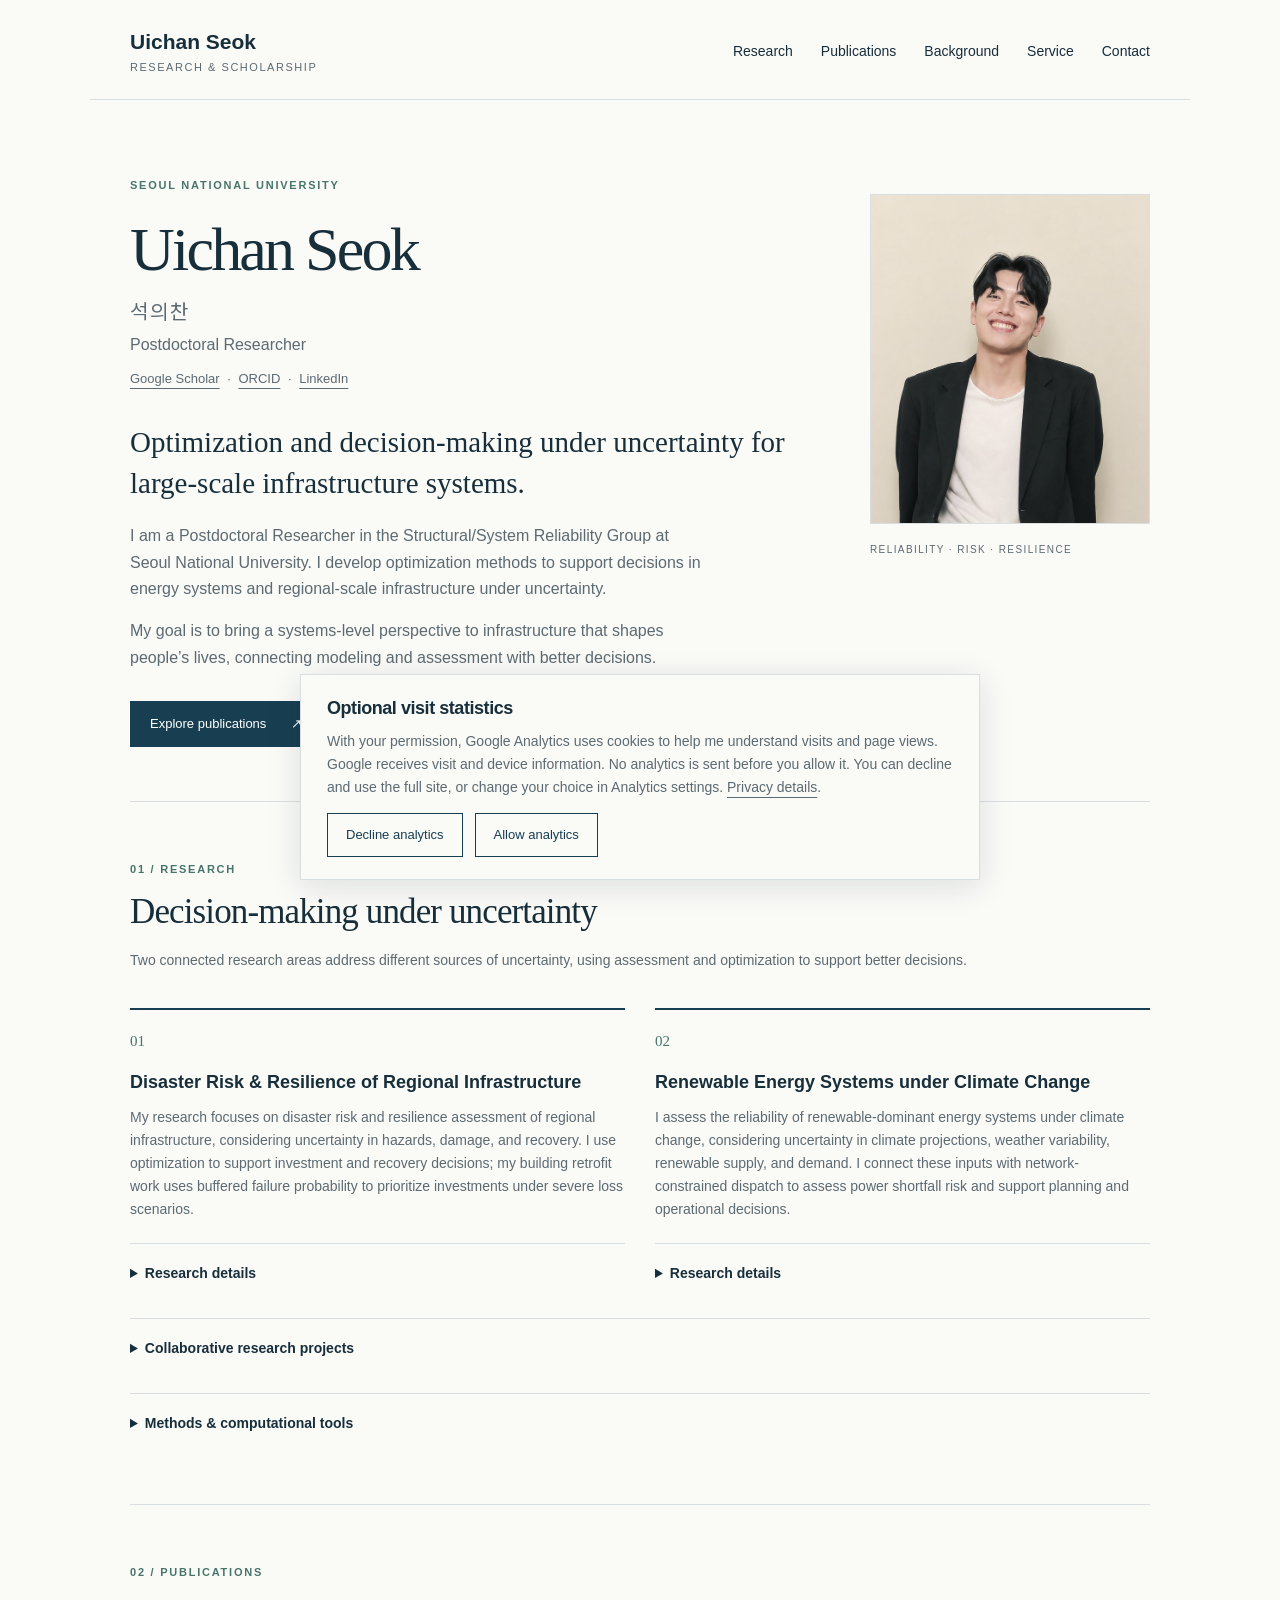
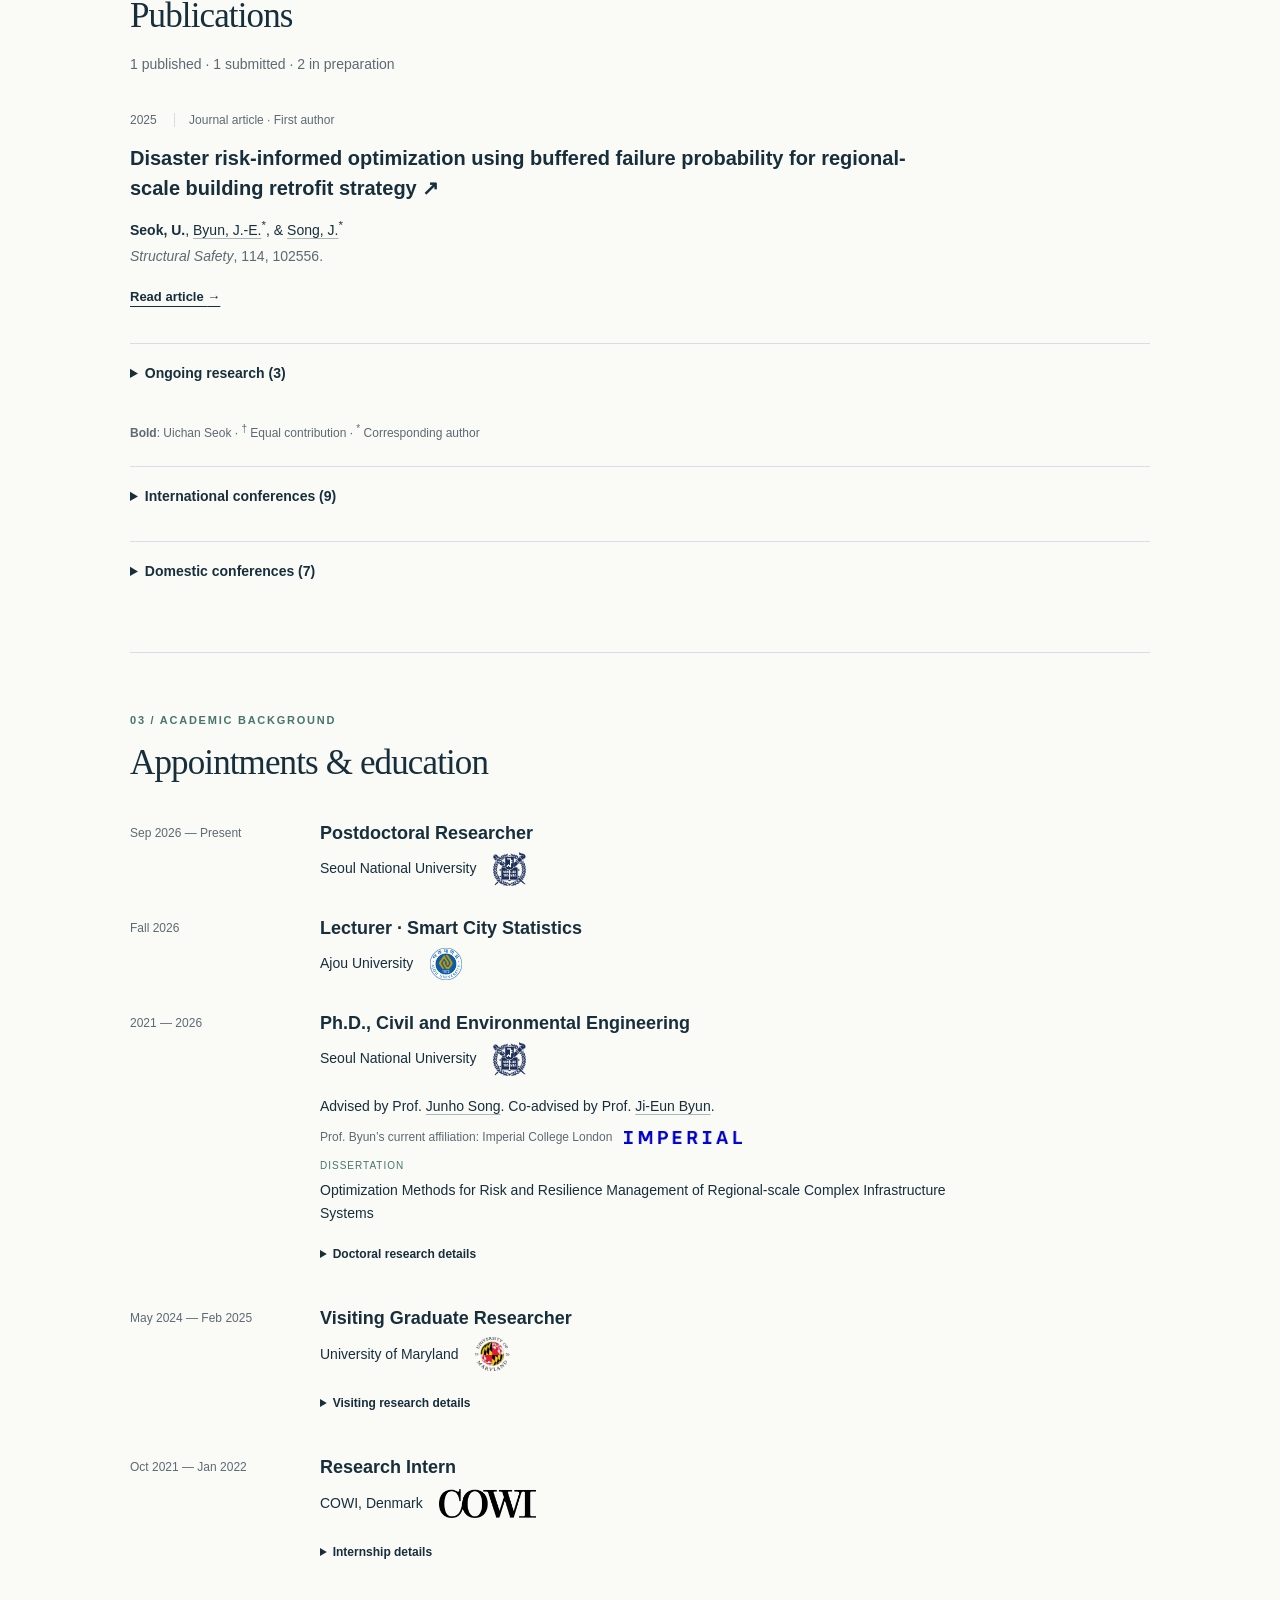
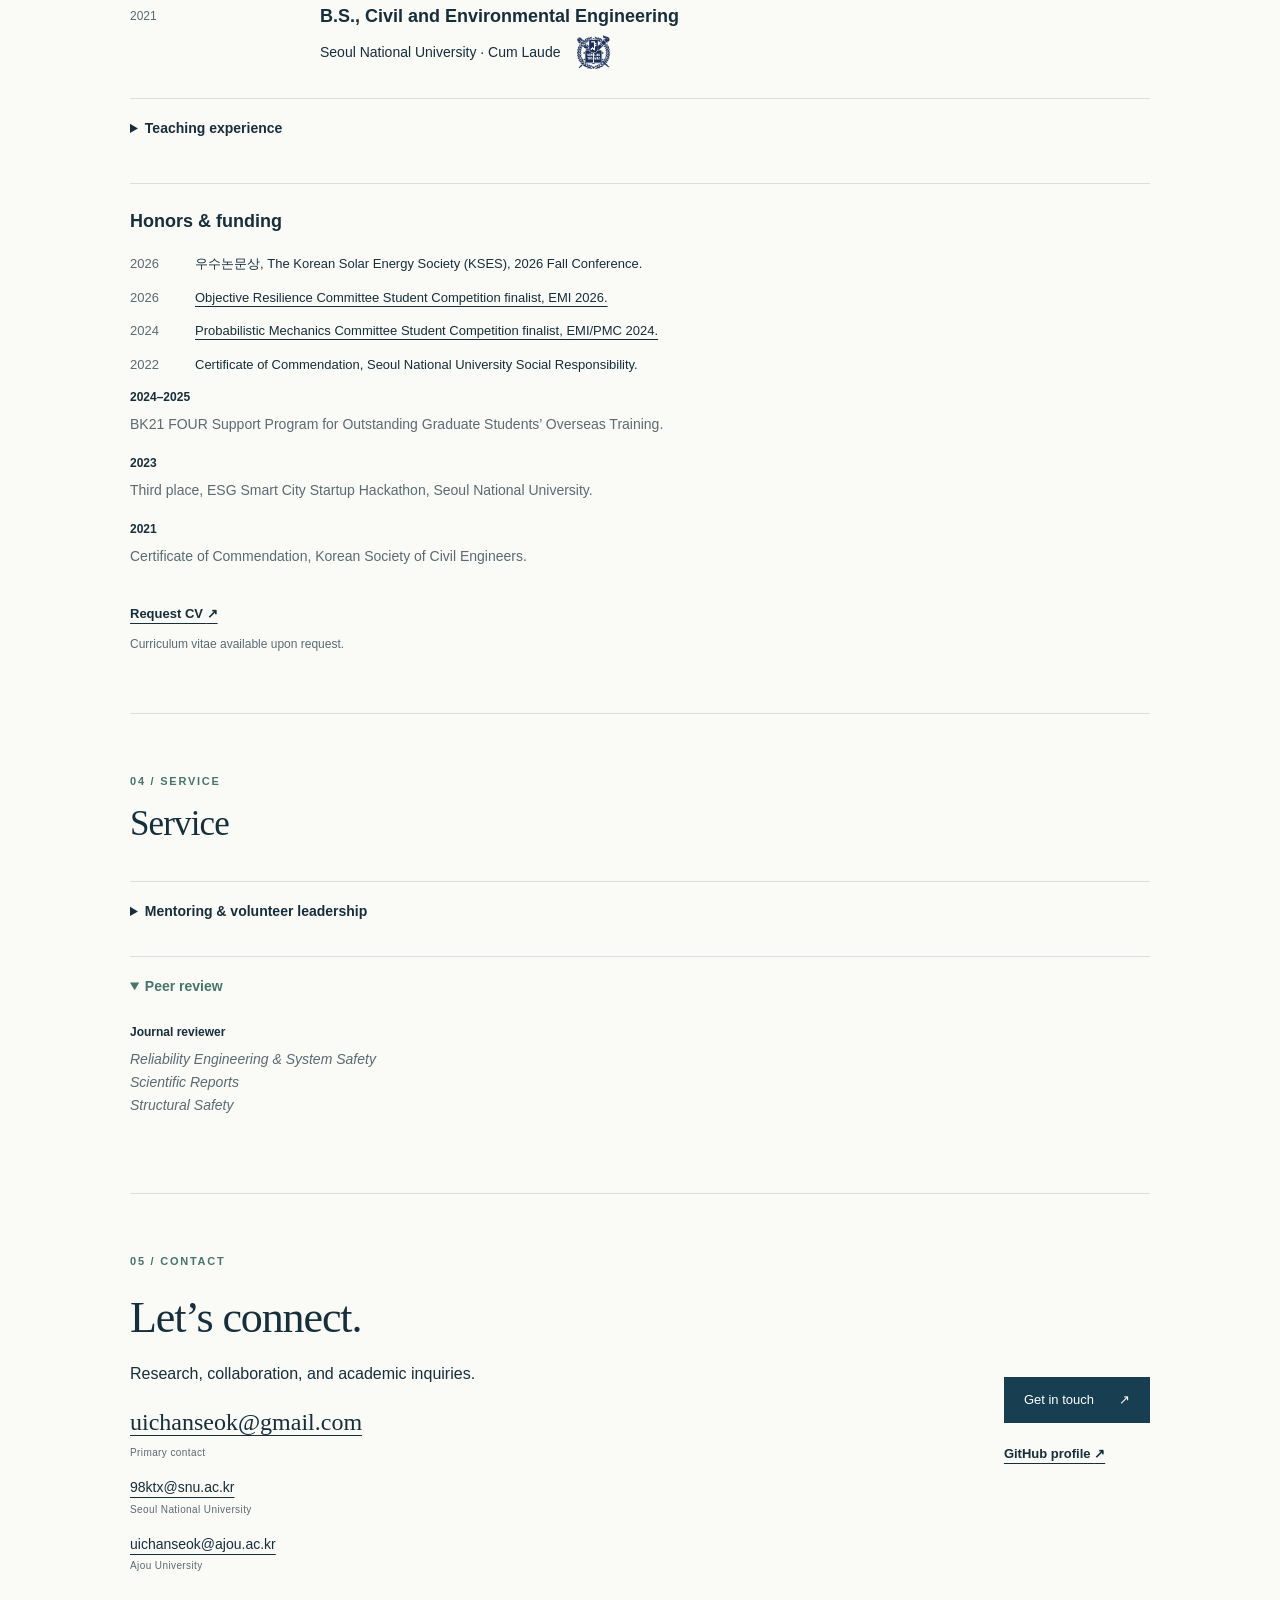
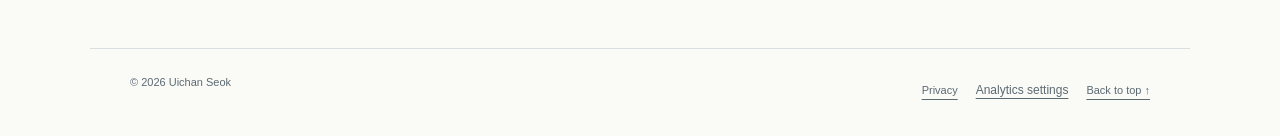
==== index.html @ c1a461fc "Show all honors and simplify recent conference locations" ====
<!doctype html>
<html lang="en">
<head>
  <meta charset="utf-8">
  <meta name="viewport" content="width=device-width, initial-scale=1">
  <meta name="description" content="Uichan Seok — research in structural reliability, disaster risk, and energy systems.">
  <meta name="theme-color" content="#183e52">
  <title>Uichan Seok | Postdoctoral Researcher</title>
  <link rel="preload" href="assets/fonts/PretendardVariable.woff2" as="font" type="font/woff2" crossorigin>
  <link rel="stylesheet" href="assets/style.css?v=20261007">
  <link rel="stylesheet" href="assets/privacy.css">
  <script defer src="assets/analytics.js"></script>
</head>
<body>
<a class="skip" href="#main">Skip to content</a>
<header class="header"><a class="brand" href="#about">Uichan Seok<span>Research &amp; scholarship</span></a><nav aria-label="Main navigation"><a href="#research">Research</a><a href="#publications">Publications</a><a href="#cv">Background</a><a href="#service">Service</a><a href="#contact">Contact</a></nav></header>
<main id="main">
<section id="about" class="hero">
  <div><p class="eyebrow">Seoul National University</p><h1>Uichan Seok<span lang="ko">석의찬</span></h1><p class="role">Postdoctoral Researcher</p><p class="profile-links" aria-label="Professional profiles"><a href="https://scholar.google.co.kr/citations?user=_xDyJpkAAAAJ&amp;hl=ko">Google Scholar</a><span aria-hidden="true"> · </span><a href="https://orcid.org/0009-0008-8930-8509">ORCID</a><span aria-hidden="true"> · </span><a href="https://www.linkedin.com/in/uichan-seok/">LinkedIn</a></p><p class="intro">Optimization and decision-making under uncertainty for large-scale infrastructure systems.</p><p class="bio">I am a Postdoctoral Researcher in the Structural/System Reliability Group at Seoul National University. I develop optimization methods to support decisions in energy systems and regional-scale infrastructure under uncertainty.</p><p class="bio vision">My goal is to bring a systems-level perspective to infrastructure that shapes people’s lives, connecting modeling and assessment with better decisions.</p><div class="actions"><a class="button" href="#publications">Explore publications <span aria-hidden="true">↗</span></a><a class="text-link" href="#cv">Academic background <span aria-hidden="true">→</span></a></div></div>
  <figure class="portrait"><div class="portrait-frame"><img src="assets/portrait.jpg?v=20261007" alt="Portrait of Uichan Seok" width="840" height="1120"></div><figcaption>Reliability · Risk · Resilience</figcaption></figure>
</section>
<section id="research" class="section"><div class="section-heading"><p class="eyebrow">01 / Research</p><h2>Decision-making under uncertainty</h2><p class="section-intro">Two connected research areas address different sources of uncertainty, using assessment and optimization to support better decisions.</p></div><div class="research-grid"><article><span class="number">01</span><h3>Disaster Risk &amp; Resilience of Regional Infrastructure</h3><p>My research focuses on disaster risk and resilience assessment of regional infrastructure, considering uncertainty in hazards, damage, and recovery. I use optimization to support investment and recovery decisions; my building retrofit work uses buffered failure probability to prioritize investments under severe loss scenarios.</p><details class="disclosure"><summary>Research details</summary><p>I formulated a mixed-integer regional retrofit model and led its numerical analysis and first-author manuscript preparation, linking probabilistic risk assessment to resilience-oriented decisions.</p></details></article><article><span class="number">02</span><h3>Renewable Energy Systems under Climate Change</h3><p>I assess the reliability of renewable-dominant energy systems under climate change, considering uncertainty in climate projections, weather variability, renewable supply, and demand. I connect these inputs with network-constrained dispatch to assess power shortfall risk and support planning and operational decisions.</p><details class="disclosure"><summary>Research details</summary><p>Climate-to-grid assessment integrates network-constrained DC-OPF for a reduced Great Britain transmission network, measuring daily shortfall probability and severity. Exploratory grid-planning research considers inherited storage conditions and investment decisions.</p></details></article></div><details class="disclosure"><summary>Collaborative research projects</summary><p class="muted">Seoul National University: doctoral research from March 2021, followed by postdoctoral research from September 2026.</p><ul class="detail-list"><li><strong>From 2026</strong>Translational Technologies for AI-driven Risk Intelligence of Infrastructures.</li><li><strong>From 2026</strong>Identification of PSHA Overestimation Mechanisms in South Korea and Development of Hierarchical Bayesian Ground Motion Simulation Models.</li><li><strong>From 2025</strong>GIS-based platform Utilized for seismic Resilience of Urban communities (GURU).</li><li><strong>From 2023</strong>Multi-purpose coastal floating infrastructure technology.</li><li><strong>From 2021</strong>Core technologies for risk intelligence of infrastructures.</li></ul></details><details class="disclosure"><summary>Methods &amp; computational tools</summary><p>Probabilistic system reliability; uncertainty propagation; Monte Carlo simulation; buffered failure probability and CVaR; mixed-integer optimization; network-constrained DC-OPF; climate-data processing; exploratory deep reinforcement learning.</p><p>Python, MATLAB, PyPSA, CPLEX, and HiGHS.</p></details></section>
<section id="publications" class="section"><div class="section-heading"><p class="eyebrow">02 / Publications</p><h2>Publications</h2><p class="section-intro">1 published · 1 submitted · 2 in preparation</p></div><ol class="publications"><li><div class="pub-meta">2025 <span>Journal article · First author</span></div><h3><a href="https://doi.org/10.1016/j.strusafe.2024.102556">Disaster risk-informed optimization using buffered failure probability for regional-scale building retrofit strategy <span aria-hidden="true">↗</span></a></h3><p><strong>Seok, U.</strong>, <a class="person-link" href="https://jieunbyun.github.io/jieunbyun.html">Byun, J.-E.</a><sup>*</sup>, &amp; <a class="person-link" href="https://systemreliability.wordpress.com/junhosong/">Song, J.</a><sup>*</sup></p><p class="venue"><em>Structural Safety</em>, 114, 102556.</p><a class="text-link" href="https://doi.org/10.1016/j.strusafe.2024.102556">Read article <span aria-hidden="true">→</span></a></li></ol><details class="disclosure ongoing-research"><summary>Ongoing research (3)</summary><ol class="publications"><li class="manuscript"><div class="pub-meta">Submitted <span>Manuscript · First author</span></div><h3>Climate-informed adequacy stress testing of renewable-dominant power systems using daily reliability dispatch across projection ensembles</h3><p><strong>Seok, U.</strong>, <a class="person-link" href="https://hcbloomfield19.github.io/">Bloomfield, H.</a>, <a class="person-link" href="https://jieunbyun.github.io/jieunbyun.html">Byun, J.-E.</a><sup>*</sup>, &amp; <a class="person-link" href="https://systemreliability.wordpress.com/junhosong/">Song, J.</a><sup>*</sup></p></li><li class="manuscript"><div class="pub-meta">In preparation <span>Manuscript · Co-first author</span></div><h3>Confidence ellipses and adaptive sample allocation for reliability–redundancy analysis</h3><p><strong>Seok, U.</strong><sup>†</sup>, <a class="person-link" href="https://systemreliability.wordpress.com/people/">Lim, S.</a><sup>†</sup>, &amp; <a class="person-link" href="https://systemreliability.wordpress.com/junhosong/">Song, J.</a><sup>*</sup></p></li><li class="manuscript"><div class="pub-meta">In preparation <span>Manuscript · First author</span></div><h3>Dynamic operational risk assessment of renewable-dominated power systems under climate uncertainty via diffusion-based spatiotemporal scenario generation</h3><p><strong>Seok, U.</strong>, <a class="person-link" href="https://jieunbyun.github.io/jieunbyun.html">Byun, J.-E.</a><sup>*</sup>, &amp; <a class="person-link" href="https://systemreliability.wordpress.com/junhosong/">Song, J.</a><sup>*</sup></p></li></ol></details><p class="authorship-note"><strong>Bold</strong>: Uichan Seok · <sup>†</sup> Equal contribution · <sup>*</sup> Corresponding author</p><details class="disclosure conference-details"><summary>International conferences (9)</summary><ol class="conference-list"><li>Seok, U., <a class="person-link" href="https://jieunbyun.github.io/jieunbyun.html">Byun, J.-E.</a>, and <a class="person-link" href="https://systemreliability.wordpress.com/junhosong/">Song, J.</a> (2026). Probabilistic stress testing of national-scale power grids under climate change with physically and operationally consistent dispatch. EMI 2026, Boulder, Colorado. Objective Resilience Committee Student Competition finalist.</li><li>Seok, U., <a class="person-link" href="https://jieunbyun.github.io/jieunbyun.html">Byun, J.-E.</a>, and <a class="person-link" href="https://systemreliability.wordpress.com/junhosong/">Song, J.</a> (2025). Assessing power shortfall risks in Great Britain under higher renewables and climate change. CECAR 10, Jeju, South Korea.</li><li>Seok, U., <a class="person-link" href="https://jieunbyun.github.io/jieunbyun.html">Byun, J.-E.</a>, and <a class="person-link" href="https://systemreliability.wordpress.com/junhosong/">Song, J.</a> (2025). Probabilistic weather modelling and system optimization for reliable renewable energy supply: A case study in Great Britain. ICOSSAR 2025, Los Angeles, California.</li><li>Seok, U., Mohammadi, A., <a class="person-link" href="https://eng.umd.edu/clark/faculty/802">Bensi, M.</a>, and <a class="person-link" href="https://systemreliability.wordpress.com/junhosong/">Song, J.</a> (2024). Uncertainty analysis of hurricane prediction models used in risk assessments: The role of surface roughness and impact on social vulnerability. AGU24, Washington, D.C.</li><li>Seok, U., <a class="person-link" href="https://jieunbyun.github.io/jieunbyun.html">Byun, J.-E.</a>, <a class="person-link" href="https://sae.usc.edu/directory/faculty/profile/?fname=Johannes&amp;lname=Royset">Royset, J. O.</a>, and <a class="person-link" href="https://systemreliability.wordpress.com/junhosong/">Song, J.</a> (2024). Risk-informed strategic power network planning for renewable energy transitions with DC-OPF. IFIP WG 7.5, Berkeley, California.</li><li>Seok, U., <a class="person-link" href="https://jieunbyun.github.io/jieunbyun.html">Byun, J.-E.</a>, and <a class="person-link" href="https://systemreliability.wordpress.com/junhosong/">Song, J.</a> (2024). Reliability-based optimization of regional building retrofit subsidy support strategy using buffered failure probability. ECCOMAS Congress, Lisbon, Portugal.</li><li>Seok, U., <a class="person-link" href="https://jieunbyun.github.io/jieunbyun.html">Byun, J.-E.</a>, and <a class="person-link" href="https://systemreliability.wordpress.com/junhosong/">Song, J.</a> (2024). Reliability-based optimization of regional building retrofit strategy using buffered failure probability. EMI/PMC 2024, Chicago, Illinois. Probabilistic Mechanics Committee Student Competition finalist.</li><li>Seok, U., <a class="person-link" href="https://dongkyu-lee.info/">Lee, D.</a>, and <a class="person-link" href="https://systemreliability.wordpress.com/junhosong/">Song, J.</a> (2024). Hierarchical matrix-based system reliability method for large-scale systems. SIAM Conference on Uncertainty Quantification, Trieste, Italy.</li><li>Seok, U., <a class="person-link" href="https://jieunbyun.github.io/jieunbyun.html">Byun, J.-E.</a>, and <a class="person-link" href="https://systemreliability.wordpress.com/junhosong/">Song, J.</a> (2023). Comparing conventional and buffered failure probability from the perspective of risk-based decision-making. ICASP14, Dublin, Ireland.</li></ol></details><details class="disclosure conference-details"><summary>Domestic conferences (7)</summary><ol class="conference-list"><li>Seok, U., Park, J., Jeong, J., and <a class="person-link" href="https://systemreliability.wordpress.com/junhosong/">Song, J.</a> (2026). Development of System-Reliability-based Disaster Resilience Assessment Framework for Urban Communities. KSCE 2026 Convention, Jeongseon, South Korea.</li><li>Seok, U., <a class="person-link" href="https://jieunbyun.github.io/jieunbyun.html">Byun, J.-E.</a>, and <a class="person-link" href="https://systemreliability.wordpress.com/junhosong/">Song, J.</a> (2026). Climate-informed Adequacy Stress Testing of Renewable-dominant Power Systems using Daily Reliability Dispatch across Projection Ensembles. 2026 Fall Conference, The Korean Solar Energy Society (KSES), Boryeong, South Korea.</li><li>Seok, U., <a class="person-link" href="https://jieunbyun.github.io/jieunbyun.html">Byun, J.-E.</a>, and <a class="person-link" href="https://systemreliability.wordpress.com/junhosong/">Song, J.</a> (2025). Disaster risk-informed optimization for regional-scale building retrofit strategy using buffered failure probability. KSCE 2025 Convention, Cheongju.</li><li>Seok, U., <a class="person-link" href="https://jieunbyun.github.io/jieunbyun.html">Byun, J.-E.</a>, and <a class="person-link" href="https://systemreliability.wordpress.com/junhosong/">Song, J.</a> (2024). Reliability-based optimization of regional building seismic retrofit strategy using buffered failure probability. Earthquake Engineering Society of Korea, Gyeongju.</li><li>Seok, U., <a class="person-link" href="https://dongkyu-lee.info/">Lee, D.</a>, and <a class="person-link" href="https://systemreliability.wordpress.com/junhosong/">Song, J.</a> (2023). Hierarchical matrix-based system reliability method for large-scale complex systems. KSCE 2023 Convention, Yeosu.</li><li>Seok, U., <a class="person-link" href="https://jieunbyun.github.io/jieunbyun.html">Byun, J.-E.</a>, and <a class="person-link" href="https://systemreliability.wordpress.com/junhosong/">Song, J.</a> (2022). Reliability-based optimization of complex systems using Bayesian network. KSCE 2022 Convention, Busan.</li><li>Seok, U., and <a class="person-link" href="https://systemreliability.wordpress.com/junhosong/">Song, J.</a> (2022). Fragility curve of power transmission tower using artificial seismic waves in Korea and application to reliability analysis of power systems. CSEIK Annual Conference, Jeju.</li></ol></details></section>
<section id="cv" class="section"><div class="section-heading"><p class="eyebrow">03 / Academic background</p><h2>Appointments &amp; education</h2></div><div class="timeline"><article><p class="date">Sep 2026 — Present</p><div><h3>Postdoctoral Researcher</h3><p class="institution"><span>Seoul National University</span><a class="institution-logo snu" href="https://www.snu.ac.kr/" aria-label="Seoul National University official website"><img src="assets/logos/snu.png" alt="" loading="lazy"></a></p></div></article><article><p class="date">Fall 2026</p><div><h3>Lecturer · Smart City Statistics</h3><p class="institution"><span>Ajou University</span><a class="institution-logo ajou" href="https://www.ajou.ac.kr/" aria-label="Ajou University official website"><img src="assets/logos/ajou.png" alt="" loading="lazy"></a></p></div></article><article><p class="date">2021 — 2026</p><div><h3>Ph.D., Civil and Environmental Engineering</h3><p class="institution"><span>Seoul National University</span><a class="institution-logo snu" href="https://www.snu.ac.kr/" aria-label="Seoul National University official website"><img src="assets/logos/snu.png" alt="" loading="lazy"></a></p><div class="doctoral-context"><p>Advised by Prof. <a class="person-link" href="https://systemreliability.wordpress.com/junhosong/">Junho Song</a>. Co-advised by Prof. <a class="person-link" href="https://jieunbyun.github.io/jieunbyun.html">Ji-Eun Byun</a>.</p><p class="byun-affiliation"><span>Prof. Byun’s current affiliation: Imperial College London</span><a class="imperial-logo" href="https://www.imperial.ac.uk/" aria-label="Imperial College London official website"><img src="assets/logos/imperial.png" alt="" loading="lazy"></a></p><p class="dissertation"><span>Dissertation</span>Optimization Methods for Risk and Resilience Management of Regional-scale Complex Infrastructure Systems</p></div><details class="disclosure compact"><summary>Doctoral research details</summary><p>Specialization: Structural and System Reliability Engineering.</p></details></div></article><article><p class="date">May 2024 — Feb 2025</p><div><h3>Visiting Graduate Researcher</h3><p class="institution"><span>University of Maryland</span><a class="institution-logo umd" href="https://umd.edu/" aria-label="University of Maryland official website"><img src="assets/logos/umd.png" alt="" loading="lazy"></a></p><details class="disclosure compact"><summary>Visiting research details</summary><p>Advisor: Prof. <a class="person-link" href="https://eng.umd.edu/clark/faculty/802">Michelle T. Bensi</a>.</p><p>BK21 FOUR overseas training support.</p></details></div></article><article><p class="date">Oct 2021 — Jan 2022</p><div><h3>Research Intern</h3><p class="institution"><span>COWI, Denmark</span><a class="institution-logo cowi" href="https://www.cowi.com/" aria-label="COWI, Denmark official website"><img src="assets/logos/cowi.png" alt="" loading="lazy"></a></p><details class="disclosure compact"><summary>Internship details</summary><p class="mentor-affiliation"><span>Mentor: Prof. <a class="person-link" href="https://www.liberty.edu/engineering/faculty/hyun-joong-kim/">Hyunjoong Kim</a> (currently at Liberty University).</span><a class="liberty-logo" href="https://www.liberty.edu/" aria-label="Liberty University official website"><img src="assets/logos/liberty.svg" alt="Liberty University" width="85" height="73" loading="lazy"></a></p><p>Online research internship (WTP), supported by the Ministry of Trade, Industry and Energy, Korea.</p></details></div></article><article><p class="date">2021</p><div><h3>B.S., Civil and Environmental Engineering</h3><p class="institution"><span>Seoul National University · Cum Laude</span><a class="institution-logo snu" href="https://www.snu.ac.kr/" aria-label="Seoul National University official website"><img src="assets/logos/snu.png" alt="" loading="lazy"></a></p></div></article></div><details class="disclosure"><summary>Teaching experience</summary><ul class="detail-list"><li><strong>Fall 2026 · Lecturer</strong>Smart City Statistics, Ajou University.</li><li><strong>December 2023 &amp; December 2022 · Teaching Assistant</strong>Statistical Analysis Techniques using R short courses, Seoul National University.</li><li><strong>Spring 2022 · Teaching Assistant</strong>Digital Design in Civil and Environmental Engineering, Seoul National University.</li><li><strong>Spring 2021 · Teaching Assistant</strong>Digital Computer Concept and Practice, Seoul National University.</li></ul></details><div class="honors"><h3>Honors &amp; funding</h3><ul><li><span>2026</span>우수논문상, The Korean Solar Energy Society (KSES), 2026 Fall Conference.</li><li><span>2026</span><span class="finalist-text">Objective Resilience Committee Student Competition finalist, EMI 2026.</span></li><li><span>2024</span><span class="finalist-text">Probabilistic Mechanics Committee Student Competition finalist, EMI/PMC 2024.</span></li><li><span>2022</span>Certificate of Commendation, Seoul National University Social Responsibility.</li></ul><ul class="detail-list"><li><strong>2024–2025</strong>BK21 FOUR Support Program for Outstanding Graduate Students’ Overseas Training.</li><li><strong>2023</strong>Third place, ESG Smart City Startup Hackathon, Seoul National University.</li><li><strong>2021</strong>Certificate of Commendation, Korean Society of Civil Engineers.</li></ul></div><div class="cv-request"><a class="text-link" href="mailto:uichanseok@gmail.com?subject=CV%20Request">Request CV <span aria-hidden="true">↗</span></a><p class="muted">Curriculum vitae available upon request.</p></div></section>
<section id="service" class="section service"><div class="section-heading"><p class="eyebrow">04 / Service</p><h2>Service</h2></div><details class="disclosure"><summary>Mentoring &amp; volunteer leadership</summary><div class="service-summary"><div><h3>Shanum Leaders Club · Gold Level</h3><p class="muted">Seoul National University Social Responsibility</p></div><a class="text-link" href="https://snusr.snu.ac.kr/network/leaders-club/gold">Official service profile <span aria-hidden="true">↗</span></a></div><ul class="detail-list"><li><strong>Winter 2021</strong>Activity team leader, Digital SNU online volunteering in Vietnam.</li><li><strong>Winter 2019</strong>Activity team leader, visiting mentoring in Ulsan.</li><li><strong>2020 &amp; 2021</strong>SNU Mentoring.</li></ul><p class="muted">2022 Certificate of Commendation, Seoul National University Social Responsibility.</p></details><details class="disclosure" open><summary>Peer review</summary><ul class="detail-list"><li><strong>Journal reviewer</strong><em>Reliability Engineering &amp; System Safety</em><br><em>Scientific Reports</em><br><em>Structural Safety</em></li></ul></details></section>
<section id="contact" class="section contact"><div><p class="eyebrow">05 / Contact</p><h2>Let’s connect.</h2><p>Research, collaboration, and academic inquiries.</p><div class="contact-emails"><a class="email" href="mailto:uichanseok@gmail.com">uichanseok@gmail.com</a><span class="contact-label">Primary contact</span><a href="mailto:98ktx@snu.ac.kr">98ktx@snu.ac.kr</a><span class="contact-label">Seoul National University</span><a href="mailto:uichanseok@ajou.ac.kr">uichanseok@ajou.ac.kr</a><span class="contact-label">Ajou University</span></div></div><div class="contact-actions"><a class="button" href="mailto:uichanseok@gmail.com">Get in touch <span aria-hidden="true">↗</span></a><a class="text-link" href="https://github.com/Uichan-Seok">GitHub profile <span aria-hidden="true">↗</span></a></div></section>
</main><footer><p>© 2026 Uichan Seok</p><div class="privacy-controls"><a href="privacy.html">Privacy</a><button id="analytics-settings" type="button">Analytics settings</button><a href="#about">Back to top ↑</a></div></footer>

<section id="analytics-consent" class="analytics-consent" aria-labelledby="analytics-consent-title" hidden>
  <h2 id="analytics-consent-title">Optional visit statistics</h2>
  <p>With your permission, Google Analytics uses cookies to help me understand visits and page views. Google receives visit and device information. No analytics is sent before you allow it. You can decline and use the full site, or change your choice in Analytics settings. <a href="privacy.html">Privacy details</a>.</p>
  <div class="consent-actions"><button id="analytics-decline" type="button">Decline analytics</button><button id="analytics-accept" type="button">Allow analytics</button></div>
</section>
<p id="analytics-status" class="visually-hidden" role="status"></p>
</body>
</html>
---- assets/style.css ----
:root{--ink:#172e3b;--blue:#183e52;--muted:#5c6a72;--line:#d9dfe1;--paper:#fafaf7;--accent:#48756b}*{box-sizing:border-box}html{scroll-behavior:smooth;scroll-padding-top:30px}body{margin:0;background:var(--paper);color:var(--ink);font-family:Arial,Helvetica,sans-serif;font-size:16px;line-height:1.65}a{color:inherit;text-decoration-thickness:1px;text-underline-offset:5px}a:hover{color:var(--accent)}a:focus-visible{outline:3px solid var(--accent);outline-offset:6px}.header,main,footer{max-width:1100px;margin:auto;padding-left:40px;padding-right:40px}.header{display:flex;justify-content:space-between;align-items:center;padding-top:28px;padding-bottom:24px;border-bottom:1px solid var(--line)}.brand{font-size:21px;font-weight:700;text-decoration:none;line-height:1.3}.brand span{display:block;font-size:11px;letter-spacing:.14em;text-transform:uppercase;color:var(--muted);font-weight:400;margin-top:5px}nav{display:flex;gap:28px}nav a{font-size:14px;text-decoration:none}h1,h2,h3,p{margin-top:0}h1,h2,.intro{font-family:Georgia,'Times New Roman',serif;font-weight:400}h1{font-size:62px;letter-spacing:-.045em;line-height:1.15;margin-bottom:8px}h1 span{display:block;font-family:Arial,sans-serif;font-size:21px;letter-spacing:.1em;margin-top:15px;color:var(--muted)}h2{font-size:35px;letter-spacing:-.025em;line-height:1.25;margin-bottom:0}h3{font-size:18px;line-height:1.5;font-weight:600}.eyebrow{font-size:11px;font-weight:700;letter-spacing:.16em;text-transform:uppercase;color:var(--accent);margin-bottom:20px}.hero{padding:76px 0 82px;display:grid;grid-template-columns:1fr 280px;gap:82px;align-items:center}.role{font-size:16px;color:var(--muted);margin-bottom:32px}.intro{font-size:29px;line-height:1.4;margin-bottom:20px}.bio{color:var(--muted);max-width:580px;font-size:16px}.portrait{margin:0;align-self:start;margin-top:18px}.portrait img{width:100%;height:330px;object-fit:cover;object-position:center 30%;display:block;border:1px solid var(--line);background:#fff}.portrait figcaption{font-size:10px;letter-spacing:.14em;text-transform:uppercase;margin-top:18px;color:var(--muted)}.actions{display:flex;align-items:center;gap:25px;margin-top:30px}.button{display:inline-flex;gap:25px;align-items:center;background:var(--blue);color:white;padding:12px 20px;font-size:13px;text-decoration:none}.button:hover{background:var(--accent);color:#fff}.text-link{font-size:13px;font-weight:600}.section{padding:58px 0;border-top:1px solid var(--line)}.section-heading{margin-bottom:35px}.section-heading .eyebrow{margin-bottom:12px}.research-grid{display:grid;grid-template-columns:repeat(3,1fr);gap:30px}.research-grid article{border-top:2px solid var(--blue);padding-top:18px}.number{font-family:Georgia,serif;color:var(--accent);font-size:15px}.research-grid h3{margin:15px 0 10px}.research-grid p{font-size:14px;color:var(--muted)}.status{display:inline-block;font-size:10px;letter-spacing:.1em;text-transform:uppercase;color:var(--accent)}.publications{padding:0;list-style:none;margin:0}.publications li{padding:0 0 12px}.pub-meta{font-size:12px;color:var(--muted);margin-bottom:12px}.pub-meta span{border-left:1px solid var(--line);padding-left:14px;margin-left:14px}.publications h3{max-width:820px;font-size:20px;margin-bottom:12px}.publications h3 a{text-decoration:none}.publications p{font-size:14px;margin-bottom:3px}.venue{color:var(--muted)}.publications .text-link{display:inline-block;margin-top:15px}.timeline article{display:grid;grid-template-columns:190px 1fr;margin-bottom:26px}.timeline h3{margin-bottom:2px}.timeline p{margin-bottom:0;font-size:14px}.timeline .date{color:var(--muted);padding-top:4px;font-size:12px}.muted{color:var(--muted)}.contact{display:flex;align-items:center;justify-content:space-between}.contact h2{font-size:44px;margin-bottom:16px}.contact p:last-child{color:var(--muted);font-size:14px}footer{display:flex;justify-content:space-between;padding-top:24px;padding-bottom:28px;border-top:1px solid var(--line);color:var(--muted);font-size:11px}footer p{margin:0}.skip{position:absolute;top:-80px;background:white;padding:10px;z-index:10}.skip:focus{top:10px}@media(max-width:760px){.header,main,footer{padding-left:24px;padding-right:24px}.header{align-items:flex-start;gap:25px}.brand{font-size:18px}.brand span{font-size:9px}nav{gap:12px;flex-wrap:wrap;justify-content:flex-end;max-width:180px}nav a{font-size:12px}.hero{grid-template-columns:1fr;gap:34px;padding:45px 0}h1{font-size:48px}.intro{font-size:26px}.portrait{grid-row:1;width:170px;margin-top:0}.portrait img{height:205px}.portrait figcaption{font-size:8px;letter-spacing:.07em;margin-top:10px}.hero .eyebrow{margin-bottom:16px}.actions{flex-wrap:wrap;gap:16px}.research-grid{grid-template-columns:1fr;gap:25px}.section{padding:40px 0}h2{font-size:30px}.timeline article{grid-template-columns:1fr;gap:6px}.contact{display:block}.contact .button{margin-top:10px}.publications h3{font-size:18px}}@media(prefers-reduced-motion:reduce){html{scroll-behavior:auto}}@media print{nav,.actions,.skip{display:none}.hero{padding:25px 0}.section{padding:20px 0}.button{background:none;color:var(--ink);padding:0}body{background:white}}

.manuscript{margin-top:32px;border-top:1px solid var(--line);padding-top:26px!important}.talks{margin-top:28px;font-size:14px}.talks summary{cursor:pointer;font-weight:600;padding:10px 0}.talks li{margin-bottom:16px;color:var(--muted)}.email{font-family:Georgia,serif;font-size:22px}

.portrait-frame{height:330px;overflow:hidden;border:1px solid var(--line)}.portrait-frame img{height:100%;border:0;transform:scale(1.3);transform-origin:50% 40%;object-position:50% 40%}@media(max-width:760px){.portrait-frame{height:205px}.portrait-frame img{height:100%}}

@font-face{font-family:"Pretendard Variable";src:url("fonts/PretendardVariable.woff2") format("woff2");font-weight:45 920;font-style:normal;font-display:swap}:lang(ko){font-family:"Pretendard Variable",Arial,sans-serif!important}.finalist-feature{display:grid;grid-template-columns:1.15fr 1fr 1fr;gap:30px;background:#edf2ef;padding:28px 30px;margin-bottom:54px;border-left:3px solid var(--accent)}.finalist-feature .eyebrow{margin-bottom:10px}.finalist-feature h2{font-size:23px;line-height:1.35}.feature-year{font-family:Georgia,serif;font-size:25px;color:var(--accent)}.feature-item h3{font-size:14px;margin:4px 0}.feature-item p{font-size:12px;color:var(--muted);margin:0}.institution{display:flex;align-items:center;gap:15px;min-height:40px}.institution-logo{display:flex;align-items:center;justify-content:center;width:94px;flex:0 0 94px;background:white;padding:5px}.institution-logo img{max-width:100%;height:auto;max-height:35px;object-fit:contain;display:block}.institution-logo.snu{width:45px;flex-basis:45px}.institution-logo.snu img{max-height:40px}.honors{border-top:1px solid var(--line);padding-top:24px;margin:32px 0}.honors ul{list-style:none;padding:0;font-size:13px}.honors li{display:grid;grid-template-columns:65px 1fr;margin-bottom:12px}.honors li span{color:var(--muted)}.service-grid{display:grid;grid-template-columns:1.1fr 1fr;gap:65px}.values-intro{font-family:Georgia,serif;font-size:22px;line-height:1.55}.service blockquote{margin:25px 0;padding-left:22px;border-left:2px solid var(--accent)}.service blockquote p:lang(ko){font-size:25px;letter-spacing:-.03em;margin-bottom:5px}.service blockquote p:last-child{font-size:13px;color:var(--muted)}.service .muted{font-size:14px}.service-record{border-top:2px solid #a68a4c;padding-top:20px}.service-record .eyebrow{font-size:10px;margin-bottom:12px}.service-record h3{font-size:20px;margin-bottom:4px}.gold-label{font-size:12px;color:#826b35}.service-record ul{padding:0;list-style:none;font-size:13px;color:var(--muted)}.service-record li{margin-bottom:15px}.service-record strong{display:block;color:var(--ink);font-weight:600;font-size:12px}.contact-emails{display:flex;flex-direction:column;align-items:flex-start;gap:0}.contact-label{font-size:10px;color:var(--muted);margin:2px 0 15px;letter-spacing:.04em}.contact-emails a:not(.email){font-size:14px}.contact-actions{display:flex;flex-direction:column;align-items:flex-start;gap:20px}.contact .contact-emails .email{font-size:24px}.hero{padding-bottom:54px}@media(max-width:900px){.hero{gap:35px;grid-template-columns:1fr 240px}.actions{flex-wrap:wrap;gap:16px}.header{gap:24px}nav{gap:18px;flex-wrap:wrap;justify-content:flex-end}.service-grid{gap:30px}.finalist-feature{gap:20px}.institution{flex-wrap:wrap;gap:8px}}@media(max-width:760px){.hero{grid-template-columns:1fr;gap:34px}.finalist-feature{grid-template-columns:1fr;padding:22px;margin-bottom:35px;gap:22px}.finalist-feature h2 br{display:none}.service-grid{grid-template-columns:1fr;gap:26px}.institution{flex-wrap:nowrap}.contact-emails{max-width:100%}.contact .contact-emails .email{font-size:22px}.contact-actions{margin-top:15px}nav{gap:12px}.values-intro{font-size:20px}}

.cv-request p{font-size:12px;margin-top:9px;margin-bottom:0}

.honors li .finalist-text{color:var(--ink);text-decoration:underline;text-decoration-thickness:1px;text-underline-offset:4px}

.institution-logo,.institution-logo.snu{width:35px;flex-basis:35px;height:35px;padding:0;background:transparent}.institution-logo img,.institution-logo.snu img{max-width:35px;max-height:35px}.institution-logo.cowi{width:75px;flex-basis:75px;height:25px}.institution-logo.cowi img{max-width:75px;max-height:25px}

.research-grid{grid-template-columns:repeat(2,minmax(0,1fr))}.section-intro{color:var(--muted);font-size:14px;margin:16px 0 0}.disclosure{font-size:14px;border-top:1px solid var(--line);margin-top:22px;padding-top:8px}.disclosure summary{cursor:pointer;font-weight:600;min-height:44px;padding:10px 0;line-height:1.6}.disclosure summary:focus-visible{outline:3px solid var(--accent);outline-offset:3px}.disclosure[open]>summary{color:var(--accent);margin-bottom:8px}.disclosure p{font-size:14px;color:var(--muted)}.disclosure.compact{margin-top:10px;border-top:0;padding-top:0}.disclosure.compact summary{font-size:12px}.timeline .disclosure p{font-size:13px;margin-bottom:8px}.detail-list{padding:0;list-style:none}.detail-list li{margin:0 0 18px;color:var(--muted);font-size:14px}.detail-list strong{display:block;color:var(--ink);font-size:12px;font-weight:600;margin-bottom:5px}.honors .detail-list li{display:block}.conference-list{padding-left:24px;color:var(--muted)}.conference-list li{margin-bottom:18px;line-height:1.7;padding-left:5px}.pipeline-note{color:var(--muted);font-size:13px;margin:20px 0 26px}.service-purpose{font-family:Georgia,'Times New Roman',serif;font-size:24px;line-height:1.55;max-width:780px;margin-bottom:30px}.service-summary{display:flex;justify-content:space-between;align-items:center;gap:25px;border-top:2px solid #a68a4c;padding-top:20px}.service-summary h3{font-size:18px;margin:0 0 6px}.service-summary p{font-size:13px;margin:0}@media(max-width:760px){.research-grid{grid-template-columns:1fr}.service-summary{align-items:flex-start;flex-direction:column;gap:15px}.service-purpose{font-size:21px}.conference-list{padding-left:20px}.section-heading h2{overflow-wrap:break-word}}

.ongoing-research .publications{margin-top:24px}.ongoing-research .publications>li:first-child{margin-top:0;border-top:0;padding-top:0!important}

.authorship-note{font-size:12px;color:var(--muted);margin-top:24px;line-height:1.7}

.person-link{text-decoration-color:#aab8bc;text-decoration-thickness:1px;text-underline-offset:3px}

.institution-logo,.institution-logo.snu{width:36px;flex-basis:36px;height:38px}.institution-logo img,.institution-logo.snu img{width:auto;height:32px;max-width:36px;max-height:none}.institution-logo.snu img{height:34px}.institution-logo.cowi{width:100px;flex-basis:100px;height:38px}.institution-logo.cowi img{width:auto;height:29px;max-width:100px;max-height:none}

.institution-logo.umd img{height:34px;max-width:38px}.institution-logo.umd{width:38px;flex-basis:38px}

.doctoral-context{margin-top:16px;max-width:660px}.timeline .doctoral-context p{margin-bottom:10px}.doctoral-context .byun-affiliation{font-size:12px;color:var(--muted)}.dissertation span{display:block;font-size:10px;letter-spacing:.1em;text-transform:uppercase;color:var(--accent);margin-bottom:5px}.byun-affiliation{display:flex;align-items:center;gap:12px;flex-wrap:wrap}

.imperial-logo{display:inline-flex;align-items:center;flex:0 0 auto}.imperial-logo img{width:118px;height:auto;display:block}

.hero .role{margin-bottom:8px}.profile-links{font-size:13px;color:var(--muted);margin-bottom:32px;line-height:1.8}.profile-links a{white-space:nowrap}.profile-links span{padding:0 4px}

/* Mentor’s current affiliation: subordinate to the COWI appointment. */
.mentor-affiliation{display:flex;align-items:center;flex-wrap:wrap;gap:8px 12px}.mentor-affiliation>span{flex:0 1 auto;min-width:0}.liberty-logo{display:inline-flex;align-items:center;justify-content:center;flex:0 0 auto;padding:5px 7px;background:#001c48;border-radius:2px;line-height:0}.liberty-logo img{display:block;width:23px;height:auto;max-width:100%}
---- assets/privacy.css ----
[hidden]{display:none!important}.privacy-controls{display:flex;gap:18px;align-items:center;flex-wrap:wrap}.privacy-controls button{font:inherit;font-size:12px;color:var(--muted);border:0;background:none;padding:8px 0;text-decoration:underline;text-underline-offset:4px;cursor:pointer}.analytics-consent{position:fixed;z-index:10;left:20px;right:20px;bottom:20px;max-width:680px;margin:0 auto;padding:22px 26px;border:1px solid var(--line);background:var(--paper);box-shadow:0 6px 30px #172e3b20;font-size:14px}.analytics-consent h2{font-family:Arial,Helvetica,sans-serif;font-size:18px;font-weight:600;margin-bottom:10px}.analytics-consent p{margin-bottom:14px;color:var(--muted)}.consent-actions{display:flex;gap:12px;flex-wrap:wrap}.consent-actions button{font:inherit;font-size:13px;min-height:44px;padding:10px 18px;border:1px solid var(--blue);background:transparent;color:var(--blue);cursor:pointer}.consent-actions button:hover{background:#edf2ef}.privacy-controls button:focus-visible,.consent-actions button:focus-visible{outline:3px solid var(--accent);outline-offset:3px}.privacy-document{max-width:760px;padding-top:50px;padding-bottom:60px}.privacy-document h1{font-size:42px}.privacy-document h2{font-size:26px;margin:32px 0 12px}.privacy-document p{font-size:15px}.privacy-document li{margin-bottom:10px}.visually-hidden{position:absolute;width:1px;height:1px;padding:0;margin:-1px;overflow:hidden;clip:rect(0,0,0,0);white-space:nowrap;border:0}@media(max-width:760px){.analytics-consent{left:12px;right:12px;bottom:12px;padding:18px;max-height:calc(100vh - 24px);overflow:auto}.privacy-document h1{font-size:34px}}
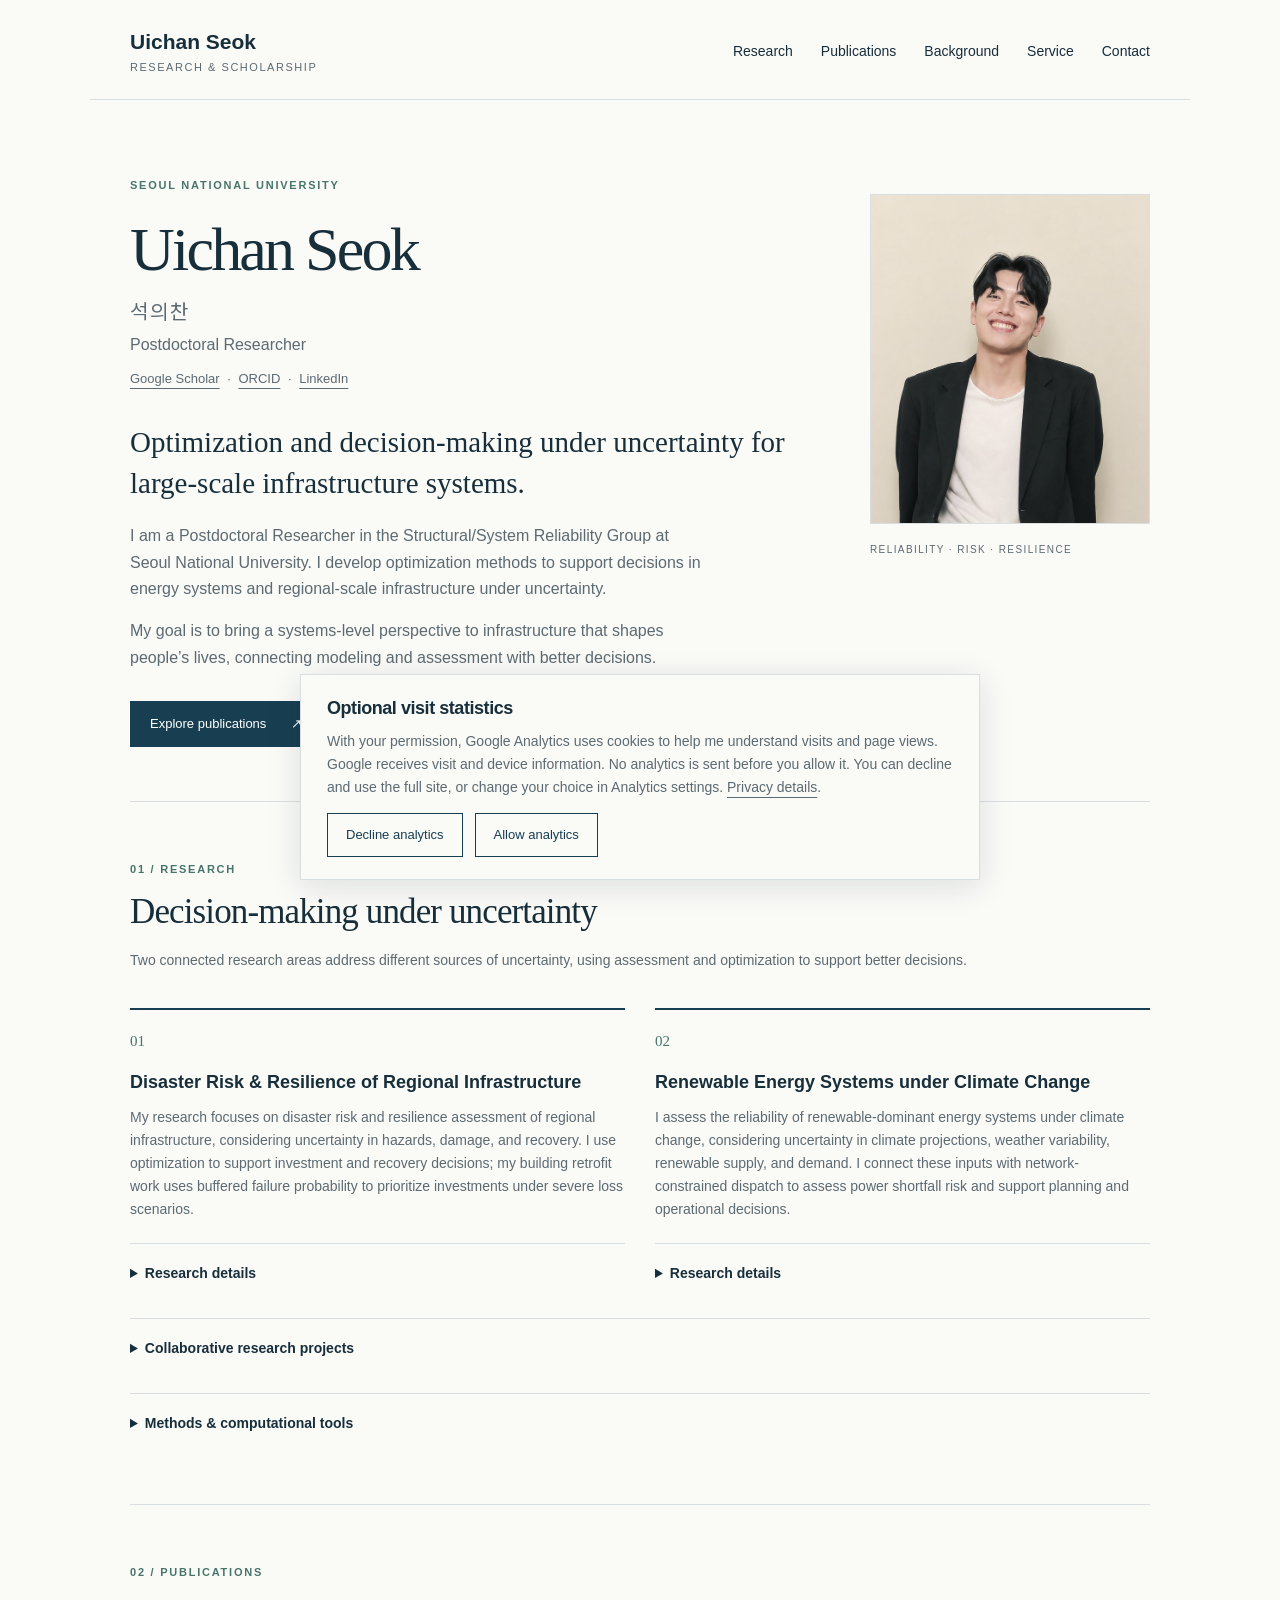
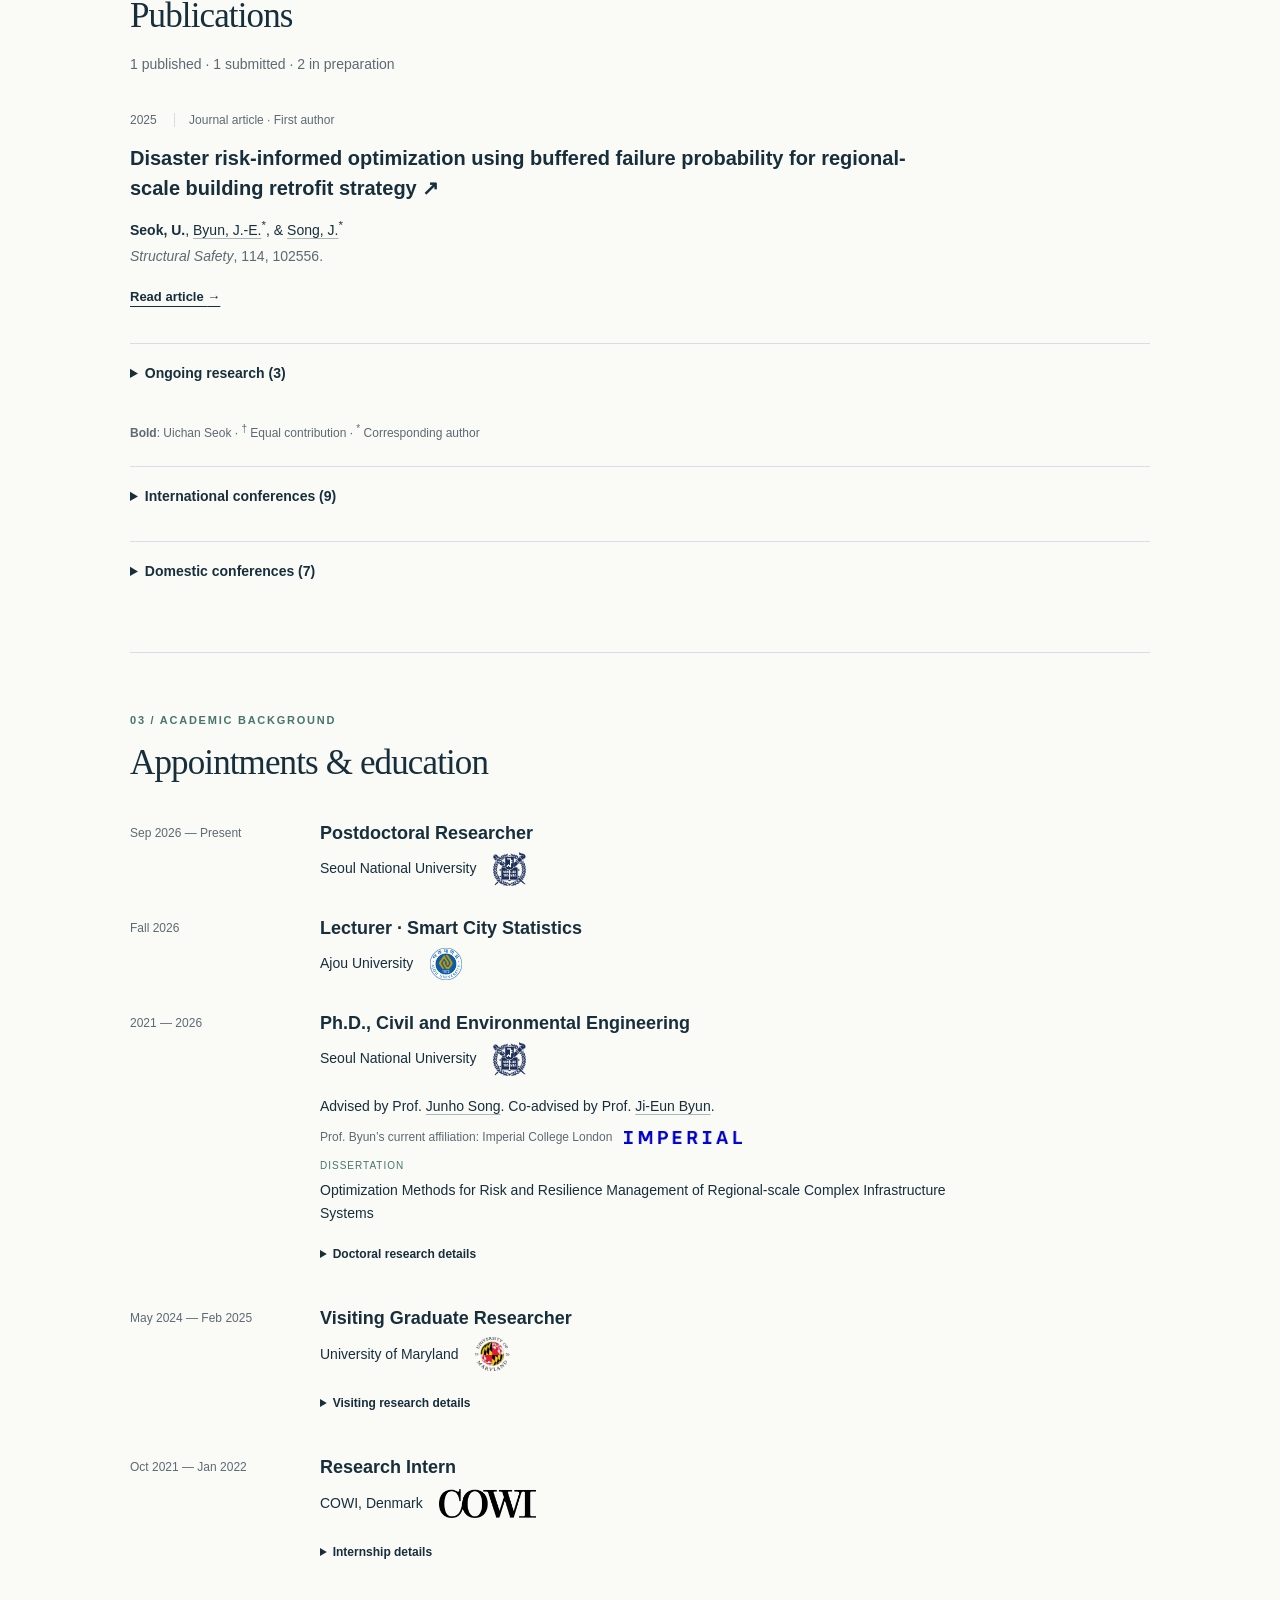
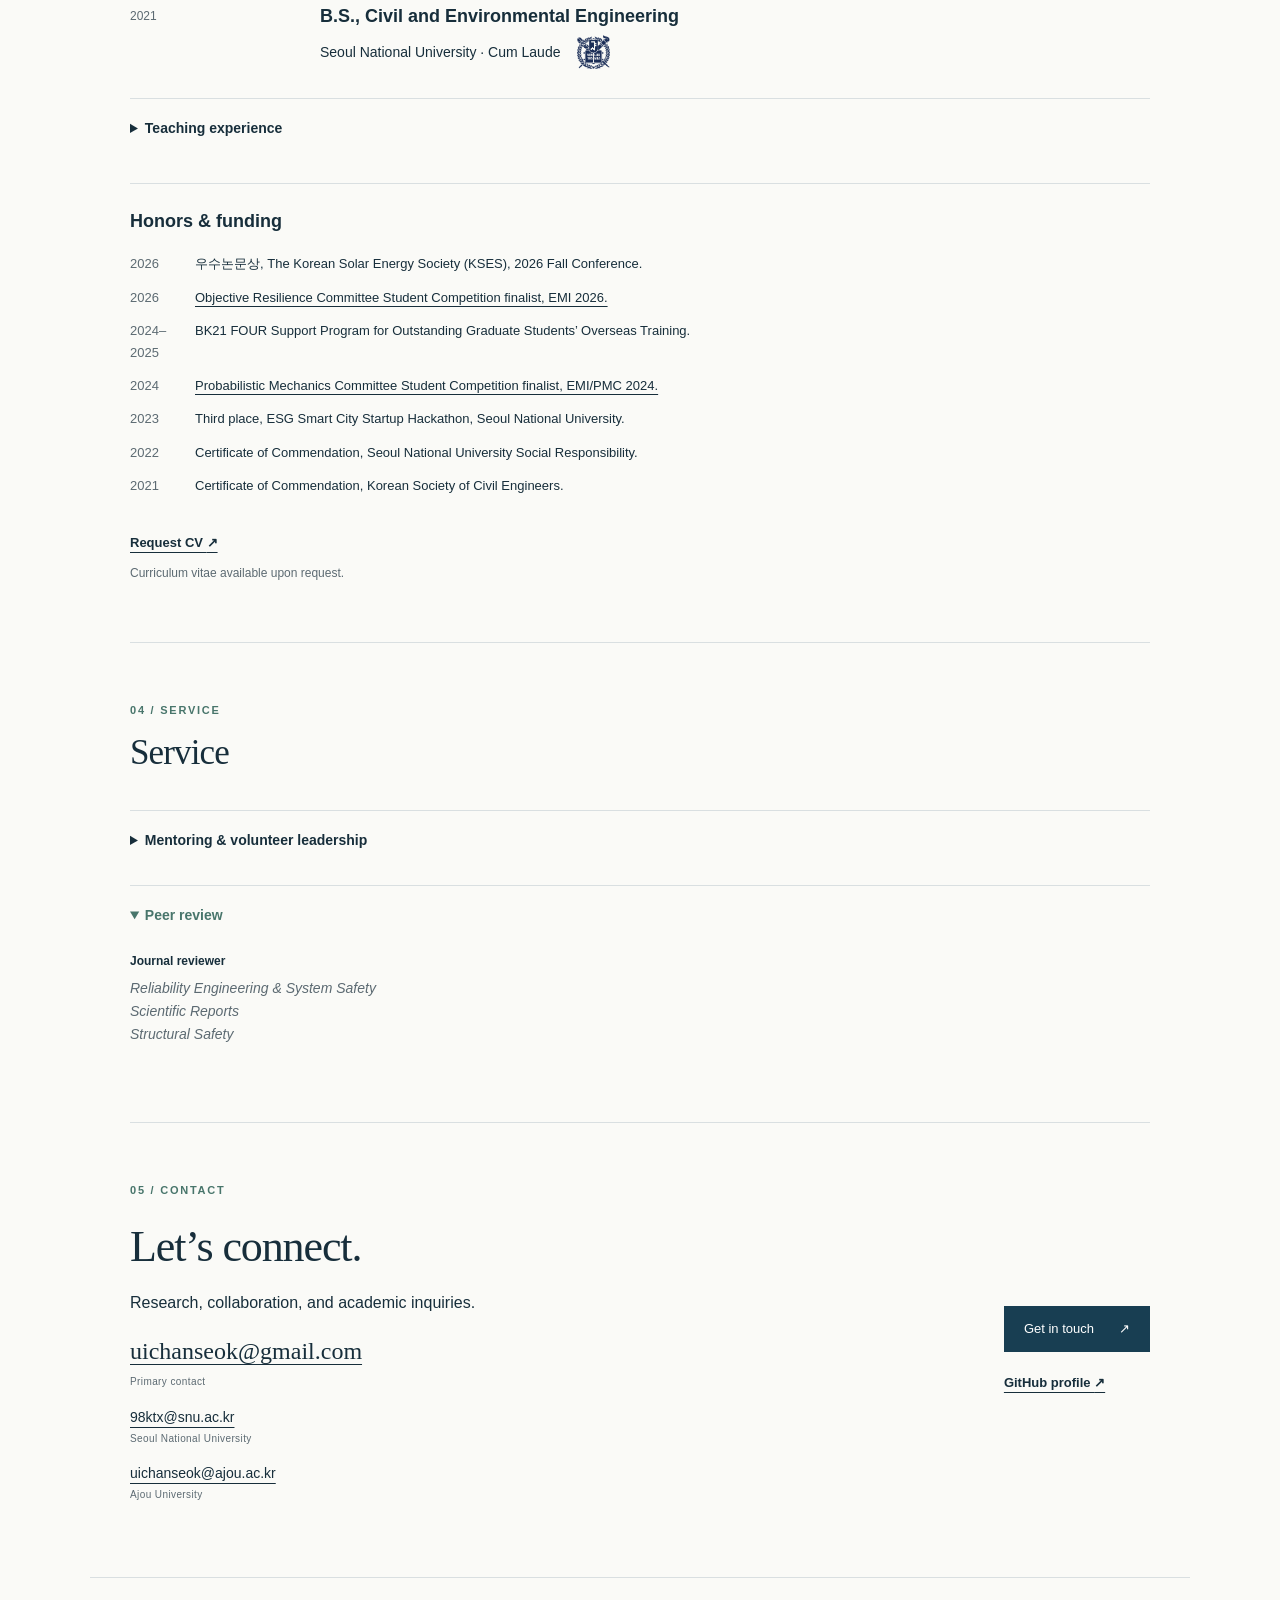
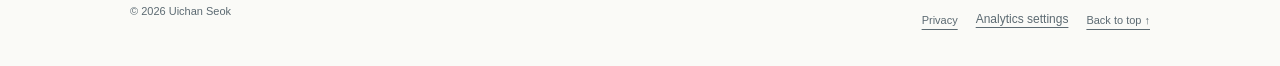
==== commit 7b0640a5: "Unify honors rows in reverse chronology and correct COSEIK acronym" ====
--- a/index.html
+++ b/index.html
@@ -20,8 +20,8 @@
   <figure class="portrait"><div class="portrait-frame"><img src="assets/portrait.jpg?v=20261007" alt="Portrait of Uichan Seok" width="840" height="1120"></div><figcaption>Reliability · Risk · Resilience</figcaption></figure>
 </section>
 <section id="research" class="section"><div class="section-heading"><p class="eyebrow">01 / Research</p><h2>Decision-making under uncertainty</h2><p class="section-intro">Two connected research areas address different sources of uncertainty, using assessment and optimization to support better decisions.</p></div><div class="research-grid"><article><span class="number">01</span><h3>Disaster Risk &amp; Resilience of Regional Infrastructure</h3><p>My research focuses on disaster risk and resilience assessment of regional infrastructure, considering uncertainty in hazards, damage, and recovery. I use optimization to support investment and recovery decisions; my building retrofit work uses buffered failure probability to prioritize investments under severe loss scenarios.</p><details class="disclosure"><summary>Research details</summary><p>I formulated a mixed-integer regional retrofit model and led its numerical analysis and first-author manuscript preparation, linking probabilistic risk assessment to resilience-oriented decisions.</p></details></article><article><span class="number">02</span><h3>Renewable Energy Systems under Climate Change</h3><p>I assess the reliability of renewable-dominant energy systems under climate change, considering uncertainty in climate projections, weather variability, renewable supply, and demand. I connect these inputs with network-constrained dispatch to assess power shortfall risk and support planning and operational decisions.</p><details class="disclosure"><summary>Research details</summary><p>Climate-to-grid assessment integrates network-constrained DC-OPF for a reduced Great Britain transmission network, measuring daily shortfall probability and severity. Exploratory grid-planning research considers inherited storage conditions and investment decisions.</p></details></article></div><details class="disclosure"><summary>Collaborative research projects</summary><p class="muted">Seoul National University: doctoral research from March 2021, followed by postdoctoral research from September 2026.</p><ul class="detail-list"><li><strong>From 2026</strong>Translational Technologies for AI-driven Risk Intelligence of Infrastructures.</li><li><strong>From 2026</strong>Identification of PSHA Overestimation Mechanisms in South Korea and Development of Hierarchical Bayesian Ground Motion Simulation Models.</li><li><strong>From 2025</strong>GIS-based platform Utilized for seismic Resilience of Urban communities (GURU).</li><li><strong>From 2023</strong>Multi-purpose coastal floating infrastructure technology.</li><li><strong>From 2021</strong>Core technologies for risk intelligence of infrastructures.</li></ul></details><details class="disclosure"><summary>Methods &amp; computational tools</summary><p>Probabilistic system reliability; uncertainty propagation; Monte Carlo simulation; buffered failure probability and CVaR; mixed-integer optimization; network-constrained DC-OPF; climate-data processing; exploratory deep reinforcement learning.</p><p>Python, MATLAB, PyPSA, CPLEX, and HiGHS.</p></details></section>
-<section id="publications" class="section"><div class="section-heading"><p class="eyebrow">02 / Publications</p><h2>Publications</h2><p class="section-intro">1 published · 1 submitted · 2 in preparation</p></div><ol class="publications"><li><div class="pub-meta">2025 <span>Journal article · First author</span></div><h3><a href="https://doi.org/10.1016/j.strusafe.2024.102556">Disaster risk-informed optimization using buffered failure probability for regional-scale building retrofit strategy <span aria-hidden="true">↗</span></a></h3><p><strong>Seok, U.</strong>, <a class="person-link" href="https://jieunbyun.github.io/jieunbyun.html">Byun, J.-E.</a><sup>*</sup>, &amp; <a class="person-link" href="https://systemreliability.wordpress.com/junhosong/">Song, J.</a><sup>*</sup></p><p class="venue"><em>Structural Safety</em>, 114, 102556.</p><a class="text-link" href="https://doi.org/10.1016/j.strusafe.2024.102556">Read article <span aria-hidden="true">→</span></a></li></ol><details class="disclosure ongoing-research"><summary>Ongoing research (3)</summary><ol class="publications"><li class="manuscript"><div class="pub-meta">Submitted <span>Manuscript · First author</span></div><h3>Climate-informed adequacy stress testing of renewable-dominant power systems using daily reliability dispatch across projection ensembles</h3><p><strong>Seok, U.</strong>, <a class="person-link" href="https://hcbloomfield19.github.io/">Bloomfield, H.</a>, <a class="person-link" href="https://jieunbyun.github.io/jieunbyun.html">Byun, J.-E.</a><sup>*</sup>, &amp; <a class="person-link" href="https://systemreliability.wordpress.com/junhosong/">Song, J.</a><sup>*</sup></p></li><li class="manuscript"><div class="pub-meta">In preparation <span>Manuscript · Co-first author</span></div><h3>Confidence ellipses and adaptive sample allocation for reliability–redundancy analysis</h3><p><strong>Seok, U.</strong><sup>†</sup>, <a class="person-link" href="https://systemreliability.wordpress.com/people/">Lim, S.</a><sup>†</sup>, &amp; <a class="person-link" href="https://systemreliability.wordpress.com/junhosong/">Song, J.</a><sup>*</sup></p></li><li class="manuscript"><div class="pub-meta">In preparation <span>Manuscript · First author</span></div><h3>Dynamic operational risk assessment of renewable-dominated power systems under climate uncertainty via diffusion-based spatiotemporal scenario generation</h3><p><strong>Seok, U.</strong>, <a class="person-link" href="https://jieunbyun.github.io/jieunbyun.html">Byun, J.-E.</a><sup>*</sup>, &amp; <a class="person-link" href="https://systemreliability.wordpress.com/junhosong/">Song, J.</a><sup>*</sup></p></li></ol></details><p class="authorship-note"><strong>Bold</strong>: Uichan Seok · <sup>†</sup> Equal contribution · <sup>*</sup> Corresponding author</p><details class="disclosure conference-details"><summary>International conferences (9)</summary><ol class="conference-list"><li>Seok, U., <a class="person-link" href="https://jieunbyun.github.io/jieunbyun.html">Byun, J.-E.</a>, and <a class="person-link" href="https://systemreliability.wordpress.com/junhosong/">Song, J.</a> (2026). Probabilistic stress testing of national-scale power grids under climate change with physically and operationally consistent dispatch. EMI 2026, Boulder, Colorado. Objective Resilience Committee Student Competition finalist.</li><li>Seok, U., <a class="person-link" href="https://jieunbyun.github.io/jieunbyun.html">Byun, J.-E.</a>, and <a class="person-link" href="https://systemreliability.wordpress.com/junhosong/">Song, J.</a> (2025). Assessing power shortfall risks in Great Britain under higher renewables and climate change. CECAR 10, Jeju, South Korea.</li><li>Seok, U., <a class="person-link" href="https://jieunbyun.github.io/jieunbyun.html">Byun, J.-E.</a>, and <a class="person-link" href="https://systemreliability.wordpress.com/junhosong/">Song, J.</a> (2025). Probabilistic weather modelling and system optimization for reliable renewable energy supply: A case study in Great Britain. ICOSSAR 2025, Los Angeles, California.</li><li>Seok, U., Mohammadi, A., <a class="person-link" href="https://eng.umd.edu/clark/faculty/802">Bensi, M.</a>, and <a class="person-link" href="https://systemreliability.wordpress.com/junhosong/">Song, J.</a> (2024). Uncertainty analysis of hurricane prediction models used in risk assessments: The role of surface roughness and impact on social vulnerability. AGU24, Washington, D.C.</li><li>Seok, U., <a class="person-link" href="https://jieunbyun.github.io/jieunbyun.html">Byun, J.-E.</a>, <a class="person-link" href="https://sae.usc.edu/directory/faculty/profile/?fname=Johannes&amp;lname=Royset">Royset, J. O.</a>, and <a class="person-link" href="https://systemreliability.wordpress.com/junhosong/">Song, J.</a> (2024). Risk-informed strategic power network planning for renewable energy transitions with DC-OPF. IFIP WG 7.5, Berkeley, California.</li><li>Seok, U., <a class="person-link" href="https://jieunbyun.github.io/jieunbyun.html">Byun, J.-E.</a>, and <a class="person-link" href="https://systemreliability.wordpress.com/junhosong/">Song, J.</a> (2024). Reliability-based optimization of regional building retrofit subsidy support strategy using buffered failure probability. ECCOMAS Congress, Lisbon, Portugal.</li><li>Seok, U., <a class="person-link" href="https://jieunbyun.github.io/jieunbyun.html">Byun, J.-E.</a>, and <a class="person-link" href="https://systemreliability.wordpress.com/junhosong/">Song, J.</a> (2024). Reliability-based optimization of regional building retrofit strategy using buffered failure probability. EMI/PMC 2024, Chicago, Illinois. Probabilistic Mechanics Committee Student Competition finalist.</li><li>Seok, U., <a class="person-link" href="https://dongkyu-lee.info/">Lee, D.</a>, and <a class="person-link" href="https://systemreliability.wordpress.com/junhosong/">Song, J.</a> (2024). Hierarchical matrix-based system reliability method for large-scale systems. SIAM Conference on Uncertainty Quantification, Trieste, Italy.</li><li>Seok, U., <a class="person-link" href="https://jieunbyun.github.io/jieunbyun.html">Byun, J.-E.</a>, and <a class="person-link" href="https://systemreliability.wordpress.com/junhosong/">Song, J.</a> (2023). Comparing conventional and buffered failure probability from the perspective of risk-based decision-making. ICASP14, Dublin, Ireland.</li></ol></details><details class="disclosure conference-details"><summary>Domestic conferences (7)</summary><ol class="conference-list"><li>Seok, U., Park, J., Jeong, J., and <a class="person-link" href="https://systemreliability.wordpress.com/junhosong/">Song, J.</a> (2026). Development of System-Reliability-based Disaster Resilience Assessment Framework for Urban Communities. KSCE 2026 Convention, Jeongseon, South Korea.</li><li>Seok, U., <a class="person-link" href="https://jieunbyun.github.io/jieunbyun.html">Byun, J.-E.</a>, and <a class="person-link" href="https://systemreliability.wordpress.com/junhosong/">Song, J.</a> (2026). Climate-informed Adequacy Stress Testing of Renewable-dominant Power Systems using Daily Reliability Dispatch across Projection Ensembles. 2026 Fall Conference, The Korean Solar Energy Society (KSES), Boryeong, South Korea.</li><li>Seok, U., <a class="person-link" href="https://jieunbyun.github.io/jieunbyun.html">Byun, J.-E.</a>, and <a class="person-link" href="https://systemreliability.wordpress.com/junhosong/">Song, J.</a> (2025). Disaster risk-informed optimization for regional-scale building retrofit strategy using buffered failure probability. KSCE 2025 Convention, Cheongju.</li><li>Seok, U., <a class="person-link" href="https://jieunbyun.github.io/jieunbyun.html">Byun, J.-E.</a>, and <a class="person-link" href="https://systemreliability.wordpress.com/junhosong/">Song, J.</a> (2024). Reliability-based optimization of regional building seismic retrofit strategy using buffered failure probability. Earthquake Engineering Society of Korea, Gyeongju.</li><li>Seok, U., <a class="person-link" href="https://dongkyu-lee.info/">Lee, D.</a>, and <a class="person-link" href="https://systemreliability.wordpress.com/junhosong/">Song, J.</a> (2023). Hierarchical matrix-based system reliability method for large-scale complex systems. KSCE 2023 Convention, Yeosu.</li><li>Seok, U., <a class="person-link" href="https://jieunbyun.github.io/jieunbyun.html">Byun, J.-E.</a>, and <a class="person-link" href="https://systemreliability.wordpress.com/junhosong/">Song, J.</a> (2022). Reliability-based optimization of complex systems using Bayesian network. KSCE 2022 Convention, Busan.</li><li>Seok, U., and <a class="person-link" href="https://systemreliability.wordpress.com/junhosong/">Song, J.</a> (2022). Fragility curve of power transmission tower using artificial seismic waves in Korea and application to reliability analysis of power systems. CSEIK Annual Conference, Jeju.</li></ol></details></section>
-<section id="cv" class="section"><div class="section-heading"><p class="eyebrow">03 / Academic background</p><h2>Appointments &amp; education</h2></div><div class="timeline"><article><p class="date">Sep 2026 — Present</p><div><h3>Postdoctoral Researcher</h3><p class="institution"><span>Seoul National University</span><a class="institution-logo snu" href="https://www.snu.ac.kr/" aria-label="Seoul National University official website"><img src="assets/logos/snu.png" alt="" loading="lazy"></a></p></div></article><article><p class="date">Fall 2026</p><div><h3>Lecturer · Smart City Statistics</h3><p class="institution"><span>Ajou University</span><a class="institution-logo ajou" href="https://www.ajou.ac.kr/" aria-label="Ajou University official website"><img src="assets/logos/ajou.png" alt="" loading="lazy"></a></p></div></article><article><p class="date">2021 — 2026</p><div><h3>Ph.D., Civil and Environmental Engineering</h3><p class="institution"><span>Seoul National University</span><a class="institution-logo snu" href="https://www.snu.ac.kr/" aria-label="Seoul National University official website"><img src="assets/logos/snu.png" alt="" loading="lazy"></a></p><div class="doctoral-context"><p>Advised by Prof. <a class="person-link" href="https://systemreliability.wordpress.com/junhosong/">Junho Song</a>. Co-advised by Prof. <a class="person-link" href="https://jieunbyun.github.io/jieunbyun.html">Ji-Eun Byun</a>.</p><p class="byun-affiliation"><span>Prof. Byun’s current affiliation: Imperial College London</span><a class="imperial-logo" href="https://www.imperial.ac.uk/" aria-label="Imperial College London official website"><img src="assets/logos/imperial.png" alt="" loading="lazy"></a></p><p class="dissertation"><span>Dissertation</span>Optimization Methods for Risk and Resilience Management of Regional-scale Complex Infrastructure Systems</p></div><details class="disclosure compact"><summary>Doctoral research details</summary><p>Specialization: Structural and System Reliability Engineering.</p></details></div></article><article><p class="date">May 2024 — Feb 2025</p><div><h3>Visiting Graduate Researcher</h3><p class="institution"><span>University of Maryland</span><a class="institution-logo umd" href="https://umd.edu/" aria-label="University of Maryland official website"><img src="assets/logos/umd.png" alt="" loading="lazy"></a></p><details class="disclosure compact"><summary>Visiting research details</summary><p>Advisor: Prof. <a class="person-link" href="https://eng.umd.edu/clark/faculty/802">Michelle T. Bensi</a>.</p><p>BK21 FOUR overseas training support.</p></details></div></article><article><p class="date">Oct 2021 — Jan 2022</p><div><h3>Research Intern</h3><p class="institution"><span>COWI, Denmark</span><a class="institution-logo cowi" href="https://www.cowi.com/" aria-label="COWI, Denmark official website"><img src="assets/logos/cowi.png" alt="" loading="lazy"></a></p><details class="disclosure compact"><summary>Internship details</summary><p class="mentor-affiliation"><span>Mentor: Prof. <a class="person-link" href="https://www.liberty.edu/engineering/faculty/hyun-joong-kim/">Hyunjoong Kim</a> (currently at Liberty University).</span><a class="liberty-logo" href="https://www.liberty.edu/" aria-label="Liberty University official website"><img src="assets/logos/liberty.svg" alt="Liberty University" width="85" height="73" loading="lazy"></a></p><p>Online research internship (WTP), supported by the Ministry of Trade, Industry and Energy, Korea.</p></details></div></article><article><p class="date">2021</p><div><h3>B.S., Civil and Environmental Engineering</h3><p class="institution"><span>Seoul National University · Cum Laude</span><a class="institution-logo snu" href="https://www.snu.ac.kr/" aria-label="Seoul National University official website"><img src="assets/logos/snu.png" alt="" loading="lazy"></a></p></div></article></div><details class="disclosure"><summary>Teaching experience</summary><ul class="detail-list"><li><strong>Fall 2026 · Lecturer</strong>Smart City Statistics, Ajou University.</li><li><strong>December 2023 &amp; December 2022 · Teaching Assistant</strong>Statistical Analysis Techniques using R short courses, Seoul National University.</li><li><strong>Spring 2022 · Teaching Assistant</strong>Digital Design in Civil and Environmental Engineering, Seoul National University.</li><li><strong>Spring 2021 · Teaching Assistant</strong>Digital Computer Concept and Practice, Seoul National University.</li></ul></details><div class="honors"><h3>Honors &amp; funding</h3><ul><li><span>2026</span>우수논문상, The Korean Solar Energy Society (KSES), 2026 Fall Conference.</li><li><span>2026</span><span class="finalist-text">Objective Resilience Committee Student Competition finalist, EMI 2026.</span></li><li><span>2024</span><span class="finalist-text">Probabilistic Mechanics Committee Student Competition finalist, EMI/PMC 2024.</span></li><li><span>2022</span>Certificate of Commendation, Seoul National University Social Responsibility.</li></ul><ul class="detail-list"><li><strong>2024–2025</strong>BK21 FOUR Support Program for Outstanding Graduate Students’ Overseas Training.</li><li><strong>2023</strong>Third place, ESG Smart City Startup Hackathon, Seoul National University.</li><li><strong>2021</strong>Certificate of Commendation, Korean Society of Civil Engineers.</li></ul></div><div class="cv-request"><a class="text-link" href="mailto:uichanseok@gmail.com?subject=CV%20Request">Request CV <span aria-hidden="true">↗</span></a><p class="muted">Curriculum vitae available upon request.</p></div></section>
+<section id="publications" class="section"><div class="section-heading"><p class="eyebrow">02 / Publications</p><h2>Publications</h2><p class="section-intro">1 published · 1 submitted · 2 in preparation</p></div><ol class="publications"><li><div class="pub-meta">2025 <span>Journal article · First author</span></div><h3><a href="https://doi.org/10.1016/j.strusafe.2024.102556">Disaster risk-informed optimization using buffered failure probability for regional-scale building retrofit strategy <span aria-hidden="true">↗</span></a></h3><p><strong>Seok, U.</strong>, <a class="person-link" href="https://jieunbyun.github.io/jieunbyun.html">Byun, J.-E.</a><sup>*</sup>, &amp; <a class="person-link" href="https://systemreliability.wordpress.com/junhosong/">Song, J.</a><sup>*</sup></p><p class="venue"><em>Structural Safety</em>, 114, 102556.</p><a class="text-link" href="https://doi.org/10.1016/j.strusafe.2024.102556">Read article <span aria-hidden="true">→</span></a></li></ol><details class="disclosure ongoing-research"><summary>Ongoing research (3)</summary><ol class="publications"><li class="manuscript"><div class="pub-meta">Submitted <span>Manuscript · First author</span></div><h3>Climate-informed adequacy stress testing of renewable-dominant power systems using daily reliability dispatch across projection ensembles</h3><p><strong>Seok, U.</strong>, <a class="person-link" href="https://hcbloomfield19.github.io/">Bloomfield, H.</a>, <a class="person-link" href="https://jieunbyun.github.io/jieunbyun.html">Byun, J.-E.</a><sup>*</sup>, &amp; <a class="person-link" href="https://systemreliability.wordpress.com/junhosong/">Song, J.</a><sup>*</sup></p></li><li class="manuscript"><div class="pub-meta">In preparation <span>Manuscript · Co-first author</span></div><h3>Confidence ellipses and adaptive sample allocation for reliability–redundancy analysis</h3><p><strong>Seok, U.</strong><sup>†</sup>, <a class="person-link" href="https://systemreliability.wordpress.com/people/">Lim, S.</a><sup>†</sup>, &amp; <a class="person-link" href="https://systemreliability.wordpress.com/junhosong/">Song, J.</a><sup>*</sup></p></li><li class="manuscript"><div class="pub-meta">In preparation <span>Manuscript · First author</span></div><h3>Dynamic operational risk assessment of renewable-dominated power systems under climate uncertainty via diffusion-based spatiotemporal scenario generation</h3><p><strong>Seok, U.</strong>, <a class="person-link" href="https://jieunbyun.github.io/jieunbyun.html">Byun, J.-E.</a><sup>*</sup>, &amp; <a class="person-link" href="https://systemreliability.wordpress.com/junhosong/">Song, J.</a><sup>*</sup></p></li></ol></details><p class="authorship-note"><strong>Bold</strong>: Uichan Seok · <sup>†</sup> Equal contribution · <sup>*</sup> Corresponding author</p><details class="disclosure conference-details"><summary>International conferences (9)</summary><ol class="conference-list"><li>Seok, U., <a class="person-link" href="https://jieunbyun.github.io/jieunbyun.html">Byun, J.-E.</a>, and <a class="person-link" href="https://systemreliability.wordpress.com/junhosong/">Song, J.</a> (2026). Probabilistic stress testing of national-scale power grids under climate change with physically and operationally consistent dispatch. EMI 2026, Boulder, Colorado. Objective Resilience Committee Student Competition finalist.</li><li>Seok, U., <a class="person-link" href="https://jieunbyun.github.io/jieunbyun.html">Byun, J.-E.</a>, and <a class="person-link" href="https://systemreliability.wordpress.com/junhosong/">Song, J.</a> (2025). Assessing power shortfall risks in Great Britain under higher renewables and climate change. CECAR 10, Jeju, South Korea.</li><li>Seok, U., <a class="person-link" href="https://jieunbyun.github.io/jieunbyun.html">Byun, J.-E.</a>, and <a class="person-link" href="https://systemreliability.wordpress.com/junhosong/">Song, J.</a> (2025). Probabilistic weather modelling and system optimization for reliable renewable energy supply: A case study in Great Britain. ICOSSAR 2025, Los Angeles, California.</li><li>Seok, U., Mohammadi, A., <a class="person-link" href="https://eng.umd.edu/clark/faculty/802">Bensi, M.</a>, and <a class="person-link" href="https://systemreliability.wordpress.com/junhosong/">Song, J.</a> (2024). Uncertainty analysis of hurricane prediction models used in risk assessments: The role of surface roughness and impact on social vulnerability. AGU24, Washington, D.C.</li><li>Seok, U., <a class="person-link" href="https://jieunbyun.github.io/jieunbyun.html">Byun, J.-E.</a>, <a class="person-link" href="https://sae.usc.edu/directory/faculty/profile/?fname=Johannes&amp;lname=Royset">Royset, J. O.</a>, and <a class="person-link" href="https://systemreliability.wordpress.com/junhosong/">Song, J.</a> (2024). Risk-informed strategic power network planning for renewable energy transitions with DC-OPF. IFIP WG 7.5, Berkeley, California.</li><li>Seok, U., <a class="person-link" href="https://jieunbyun.github.io/jieunbyun.html">Byun, J.-E.</a>, and <a class="person-link" href="https://systemreliability.wordpress.com/junhosong/">Song, J.</a> (2024). Reliability-based optimization of regional building retrofit subsidy support strategy using buffered failure probability. ECCOMAS Congress, Lisbon, Portugal.</li><li>Seok, U., <a class="person-link" href="https://jieunbyun.github.io/jieunbyun.html">Byun, J.-E.</a>, and <a class="person-link" href="https://systemreliability.wordpress.com/junhosong/">Song, J.</a> (2024). Reliability-based optimization of regional building retrofit strategy using buffered failure probability. EMI/PMC 2024, Chicago, Illinois. Probabilistic Mechanics Committee Student Competition finalist.</li><li>Seok, U., <a class="person-link" href="https://dongkyu-lee.info/">Lee, D.</a>, and <a class="person-link" href="https://systemreliability.wordpress.com/junhosong/">Song, J.</a> (2024). Hierarchical matrix-based system reliability method for large-scale systems. SIAM Conference on Uncertainty Quantification, Trieste, Italy.</li><li>Seok, U., <a class="person-link" href="https://jieunbyun.github.io/jieunbyun.html">Byun, J.-E.</a>, and <a class="person-link" href="https://systemreliability.wordpress.com/junhosong/">Song, J.</a> (2023). Comparing conventional and buffered failure probability from the perspective of risk-based decision-making. ICASP14, Dublin, Ireland.</li></ol></details><details class="disclosure conference-details"><summary>Domestic conferences (7)</summary><ol class="conference-list"><li>Seok, U., Park, J., Jeong, J., and <a class="person-link" href="https://systemreliability.wordpress.com/junhosong/">Song, J.</a> (2026). Development of System-Reliability-based Disaster Resilience Assessment Framework for Urban Communities. KSCE 2026 Convention, Jeongseon, South Korea.</li><li>Seok, U., <a class="person-link" href="https://jieunbyun.github.io/jieunbyun.html">Byun, J.-E.</a>, and <a class="person-link" href="https://systemreliability.wordpress.com/junhosong/">Song, J.</a> (2026). Climate-informed Adequacy Stress Testing of Renewable-dominant Power Systems using Daily Reliability Dispatch across Projection Ensembles. 2026 Fall Conference, The Korean Solar Energy Society (KSES), Boryeong, South Korea.</li><li>Seok, U., <a class="person-link" href="https://jieunbyun.github.io/jieunbyun.html">Byun, J.-E.</a>, and <a class="person-link" href="https://systemreliability.wordpress.com/junhosong/">Song, J.</a> (2025). Disaster risk-informed optimization for regional-scale building retrofit strategy using buffered failure probability. KSCE 2025 Convention, Cheongju.</li><li>Seok, U., <a class="person-link" href="https://jieunbyun.github.io/jieunbyun.html">Byun, J.-E.</a>, and <a class="person-link" href="https://systemreliability.wordpress.com/junhosong/">Song, J.</a> (2024). Reliability-based optimization of regional building seismic retrofit strategy using buffered failure probability. Earthquake Engineering Society of Korea, Gyeongju.</li><li>Seok, U., <a class="person-link" href="https://dongkyu-lee.info/">Lee, D.</a>, and <a class="person-link" href="https://systemreliability.wordpress.com/junhosong/">Song, J.</a> (2023). Hierarchical matrix-based system reliability method for large-scale complex systems. KSCE 2023 Convention, Yeosu.</li><li>Seok, U., <a class="person-link" href="https://jieunbyun.github.io/jieunbyun.html">Byun, J.-E.</a>, and <a class="person-link" href="https://systemreliability.wordpress.com/junhosong/">Song, J.</a> (2022). Reliability-based optimization of complex systems using Bayesian network. KSCE 2022 Convention, Busan.</li><li>Seok, U., and <a class="person-link" href="https://systemreliability.wordpress.com/junhosong/">Song, J.</a> (2022). Fragility curve of power transmission tower using artificial seismic waves in Korea and application to reliability analysis of power systems. COSEIK Annual Conference, Jeju.</li></ol></details></section>
+<section id="cv" class="section"><div class="section-heading"><p class="eyebrow">03 / Academic background</p><h2>Appointments &amp; education</h2></div><div class="timeline"><article><p class="date">Sep 2026 — Present</p><div><h3>Postdoctoral Researcher</h3><p class="institution"><span>Seoul National University</span><a class="institution-logo snu" href="https://www.snu.ac.kr/" aria-label="Seoul National University official website"><img src="assets/logos/snu.png" alt="" loading="lazy"></a></p></div></article><article><p class="date">Fall 2026</p><div><h3>Lecturer · Smart City Statistics</h3><p class="institution"><span>Ajou University</span><a class="institution-logo ajou" href="https://www.ajou.ac.kr/" aria-label="Ajou University official website"><img src="assets/logos/ajou.png" alt="" loading="lazy"></a></p></div></article><article><p class="date">2021 — 2026</p><div><h3>Ph.D., Civil and Environmental Engineering</h3><p class="institution"><span>Seoul National University</span><a class="institution-logo snu" href="https://www.snu.ac.kr/" aria-label="Seoul National University official website"><img src="assets/logos/snu.png" alt="" loading="lazy"></a></p><div class="doctoral-context"><p>Advised by Prof. <a class="person-link" href="https://systemreliability.wordpress.com/junhosong/">Junho Song</a>. Co-advised by Prof. <a class="person-link" href="https://jieunbyun.github.io/jieunbyun.html">Ji-Eun Byun</a>.</p><p class="byun-affiliation"><span>Prof. Byun’s current affiliation: Imperial College London</span><a class="imperial-logo" href="https://www.imperial.ac.uk/" aria-label="Imperial College London official website"><img src="assets/logos/imperial.png" alt="" loading="lazy"></a></p><p class="dissertation"><span>Dissertation</span>Optimization Methods for Risk and Resilience Management of Regional-scale Complex Infrastructure Systems</p></div><details class="disclosure compact"><summary>Doctoral research details</summary><p>Specialization: Structural and System Reliability Engineering.</p></details></div></article><article><p class="date">May 2024 — Feb 2025</p><div><h3>Visiting Graduate Researcher</h3><p class="institution"><span>University of Maryland</span><a class="institution-logo umd" href="https://umd.edu/" aria-label="University of Maryland official website"><img src="assets/logos/umd.png" alt="" loading="lazy"></a></p><details class="disclosure compact"><summary>Visiting research details</summary><p>Advisor: Prof. <a class="person-link" href="https://eng.umd.edu/clark/faculty/802">Michelle T. Bensi</a>.</p><p>BK21 FOUR overseas training support.</p></details></div></article><article><p class="date">Oct 2021 — Jan 2022</p><div><h3>Research Intern</h3><p class="institution"><span>COWI, Denmark</span><a class="institution-logo cowi" href="https://www.cowi.com/" aria-label="COWI, Denmark official website"><img src="assets/logos/cowi.png" alt="" loading="lazy"></a></p><details class="disclosure compact"><summary>Internship details</summary><p class="mentor-affiliation"><span>Mentor: Prof. <a class="person-link" href="https://www.liberty.edu/engineering/faculty/hyun-joong-kim/">Hyunjoong Kim</a> (currently at Liberty University).</span><a class="liberty-logo" href="https://www.liberty.edu/" aria-label="Liberty University official website"><img src="assets/logos/liberty.svg" alt="Liberty University" width="85" height="73" loading="lazy"></a></p><p>Online research internship (WTP), supported by the Ministry of Trade, Industry and Energy, Korea.</p></details></div></article><article><p class="date">2021</p><div><h3>B.S., Civil and Environmental Engineering</h3><p class="institution"><span>Seoul National University · Cum Laude</span><a class="institution-logo snu" href="https://www.snu.ac.kr/" aria-label="Seoul National University official website"><img src="assets/logos/snu.png" alt="" loading="lazy"></a></p></div></article></div><details class="disclosure"><summary>Teaching experience</summary><ul class="detail-list"><li><strong>Fall 2026 · Lecturer</strong>Smart City Statistics, Ajou University.</li><li><strong>December 2023 &amp; December 2022 · Teaching Assistant</strong>Statistical Analysis Techniques using R short courses, Seoul National University.</li><li><strong>Spring 2022 · Teaching Assistant</strong>Digital Design in Civil and Environmental Engineering, Seoul National University.</li><li><strong>Spring 2021 · Teaching Assistant</strong>Digital Computer Concept and Practice, Seoul National University.</li></ul></details><div class="honors"><h3>Honors &amp; funding</h3><ul><li><span>2026</span><div>우수논문상, The Korean Solar Energy Society (KSES), 2026 Fall Conference.</div></li><li><span>2026</span><div><span class="finalist-text">Objective Resilience Committee Student Competition finalist, EMI 2026.</span></div></li><li><span>2024–2025</span><div>BK21 FOUR Support Program for Outstanding Graduate Students’ Overseas Training.</div></li><li><span>2024</span><div><span class="finalist-text">Probabilistic Mechanics Committee Student Competition finalist, EMI/PMC 2024.</span></div></li><li><span>2023</span><div>Third place, ESG Smart City Startup Hackathon, Seoul National University.</div></li><li><span>2022</span><div>Certificate of Commendation, Seoul National University Social Responsibility.</div></li><li><span>2021</span><div>Certificate of Commendation, Korean Society of Civil Engineers.</div></li></ul></div><div class="cv-request"><a class="text-link" href="mailto:uichanseok@gmail.com?subject=CV%20Request">Request CV <span aria-hidden="true">↗</span></a><p class="muted">Curriculum vitae available upon request.</p></div></section>
 <section id="service" class="section service"><div class="section-heading"><p class="eyebrow">04 / Service</p><h2>Service</h2></div><details class="disclosure"><summary>Mentoring &amp; volunteer leadership</summary><div class="service-summary"><div><h3>Shanum Leaders Club · Gold Level</h3><p class="muted">Seoul National University Social Responsibility</p></div><a class="text-link" href="https://snusr.snu.ac.kr/network/leaders-club/gold">Official service profile <span aria-hidden="true">↗</span></a></div><ul class="detail-list"><li><strong>Winter 2021</strong>Activity team leader, Digital SNU online volunteering in Vietnam.</li><li><strong>Winter 2019</strong>Activity team leader, visiting mentoring in Ulsan.</li><li><strong>2020 &amp; 2021</strong>SNU Mentoring.</li></ul><p class="muted">2022 Certificate of Commendation, Seoul National University Social Responsibility.</p></details><details class="disclosure" open><summary>Peer review</summary><ul class="detail-list"><li><strong>Journal reviewer</strong><em>Reliability Engineering &amp; System Safety</em><br><em>Scientific Reports</em><br><em>Structural Safety</em></li></ul></details></section>
 <section id="contact" class="section contact"><div><p class="eyebrow">05 / Contact</p><h2>Let’s connect.</h2><p>Research, collaboration, and academic inquiries.</p><div class="contact-emails"><a class="email" href="mailto:uichanseok@gmail.com">uichanseok@gmail.com</a><span class="contact-label">Primary contact</span><a href="mailto:98ktx@snu.ac.kr">98ktx@snu.ac.kr</a><span class="contact-label">Seoul National University</span><a href="mailto:uichanseok@ajou.ac.kr">uichanseok@ajou.ac.kr</a><span class="contact-label">Ajou University</span></div></div><div class="contact-actions"><a class="button" href="mailto:uichanseok@gmail.com">Get in touch <span aria-hidden="true">↗</span></a><a class="text-link" href="https://github.com/Uichan-Seok">GitHub profile <span aria-hidden="true">↗</span></a></div></section>
 </main><footer><p>© 2026 Uichan Seok</p><div class="privacy-controls"><a href="privacy.html">Privacy</a><button id="analytics-settings" type="button">Analytics settings</button><a href="#about">Back to top ↑</a></div></footer>
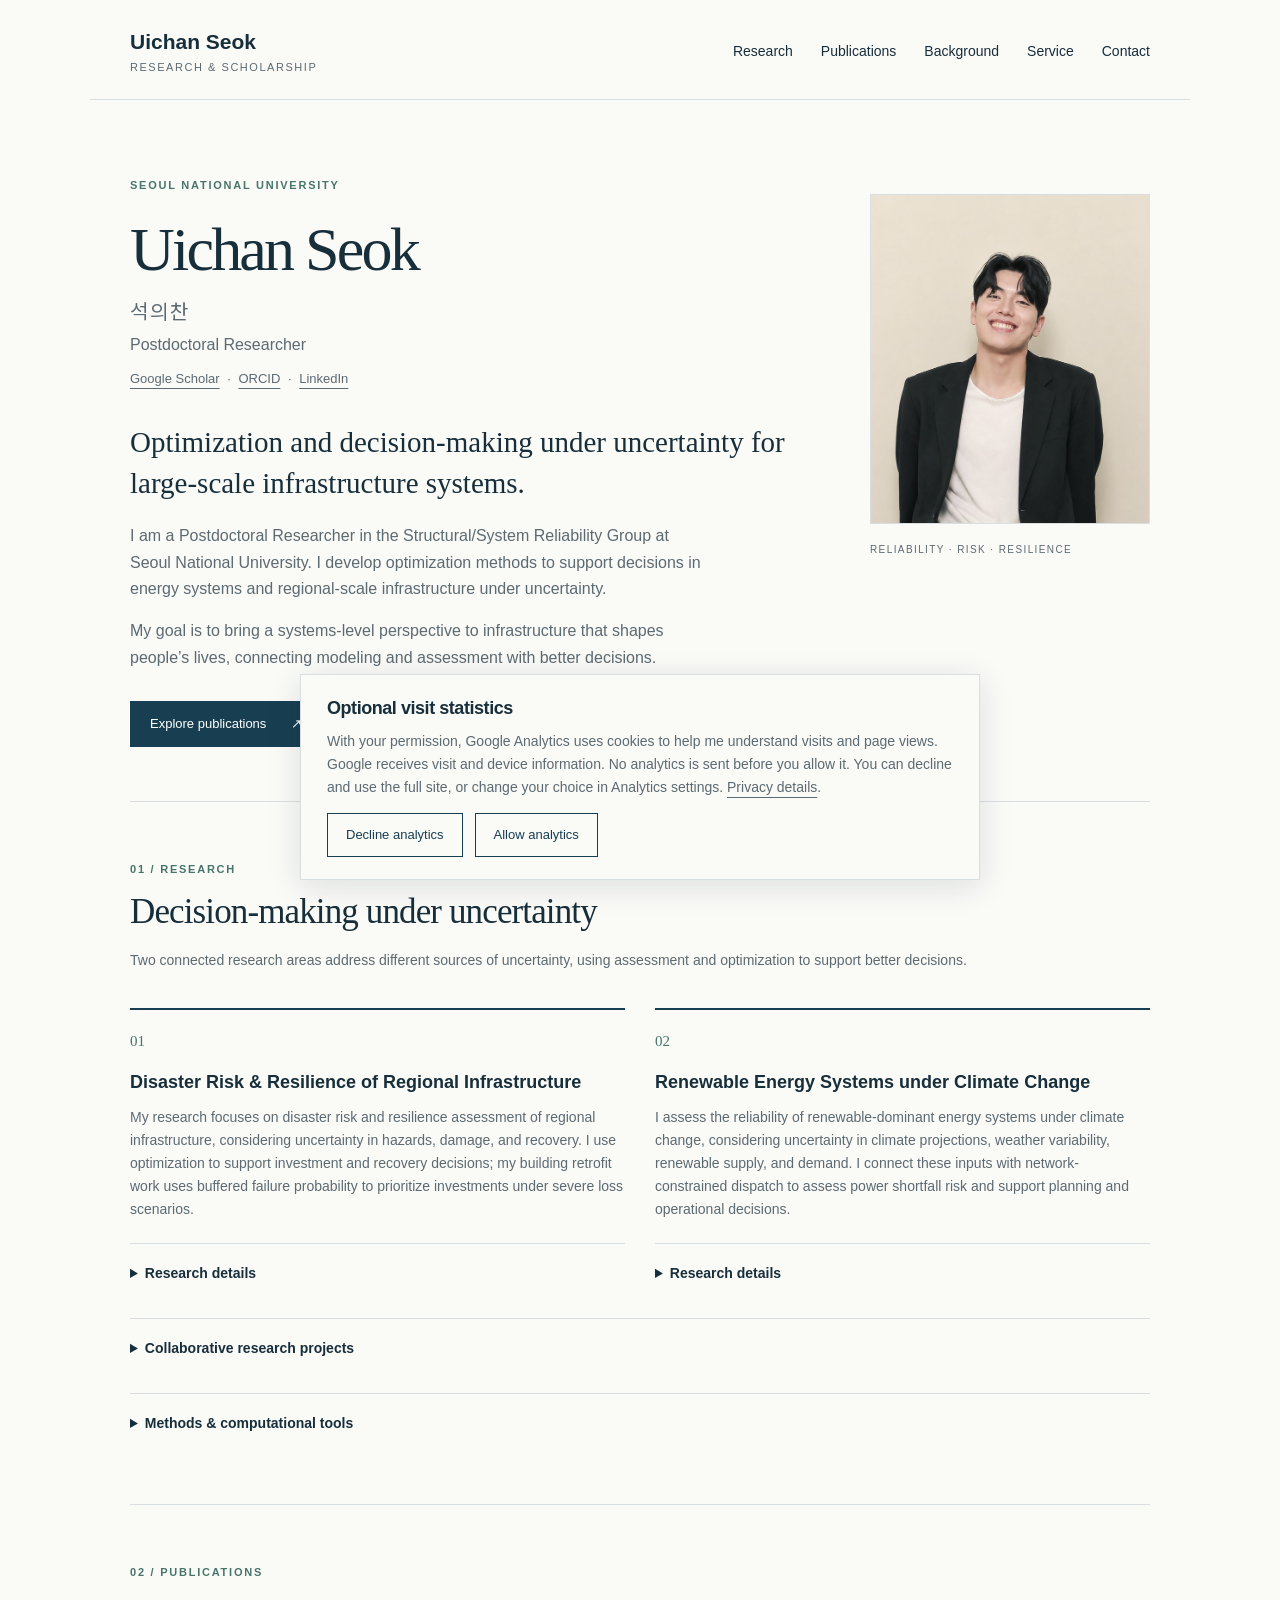
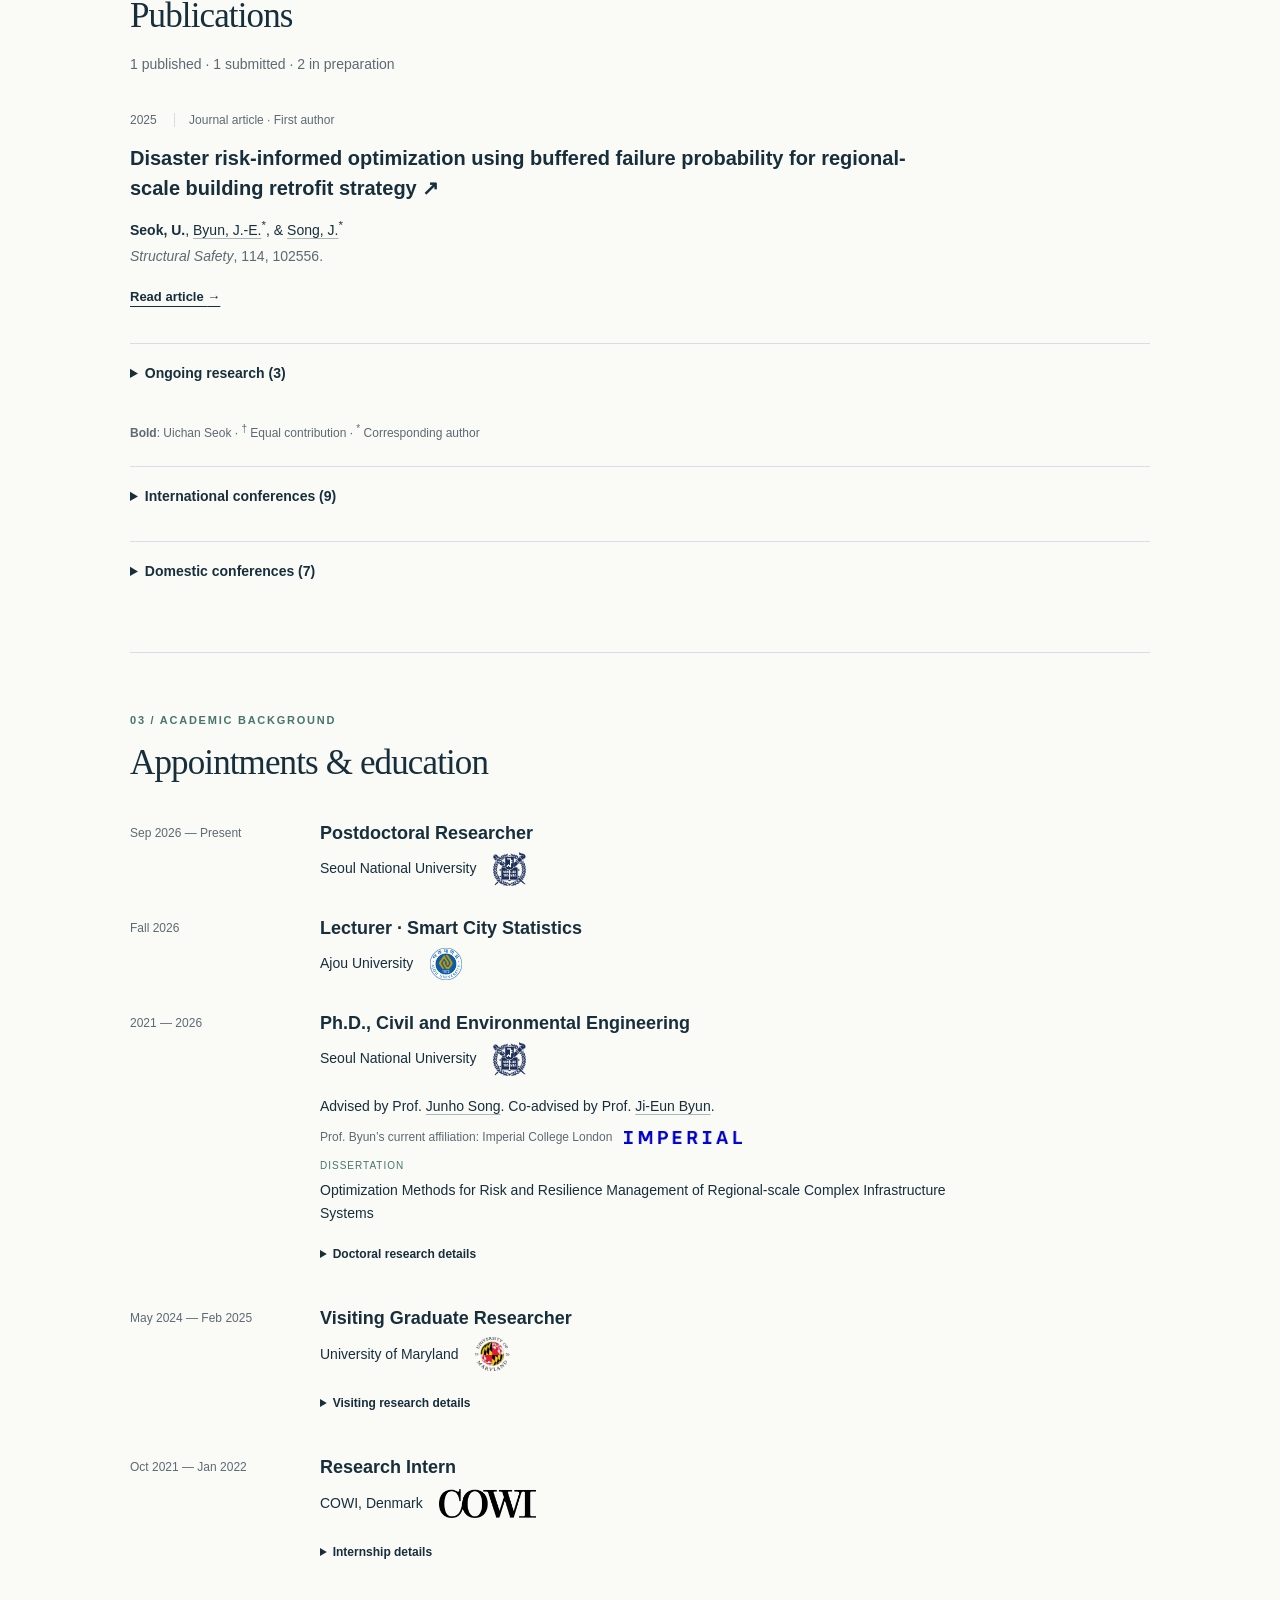
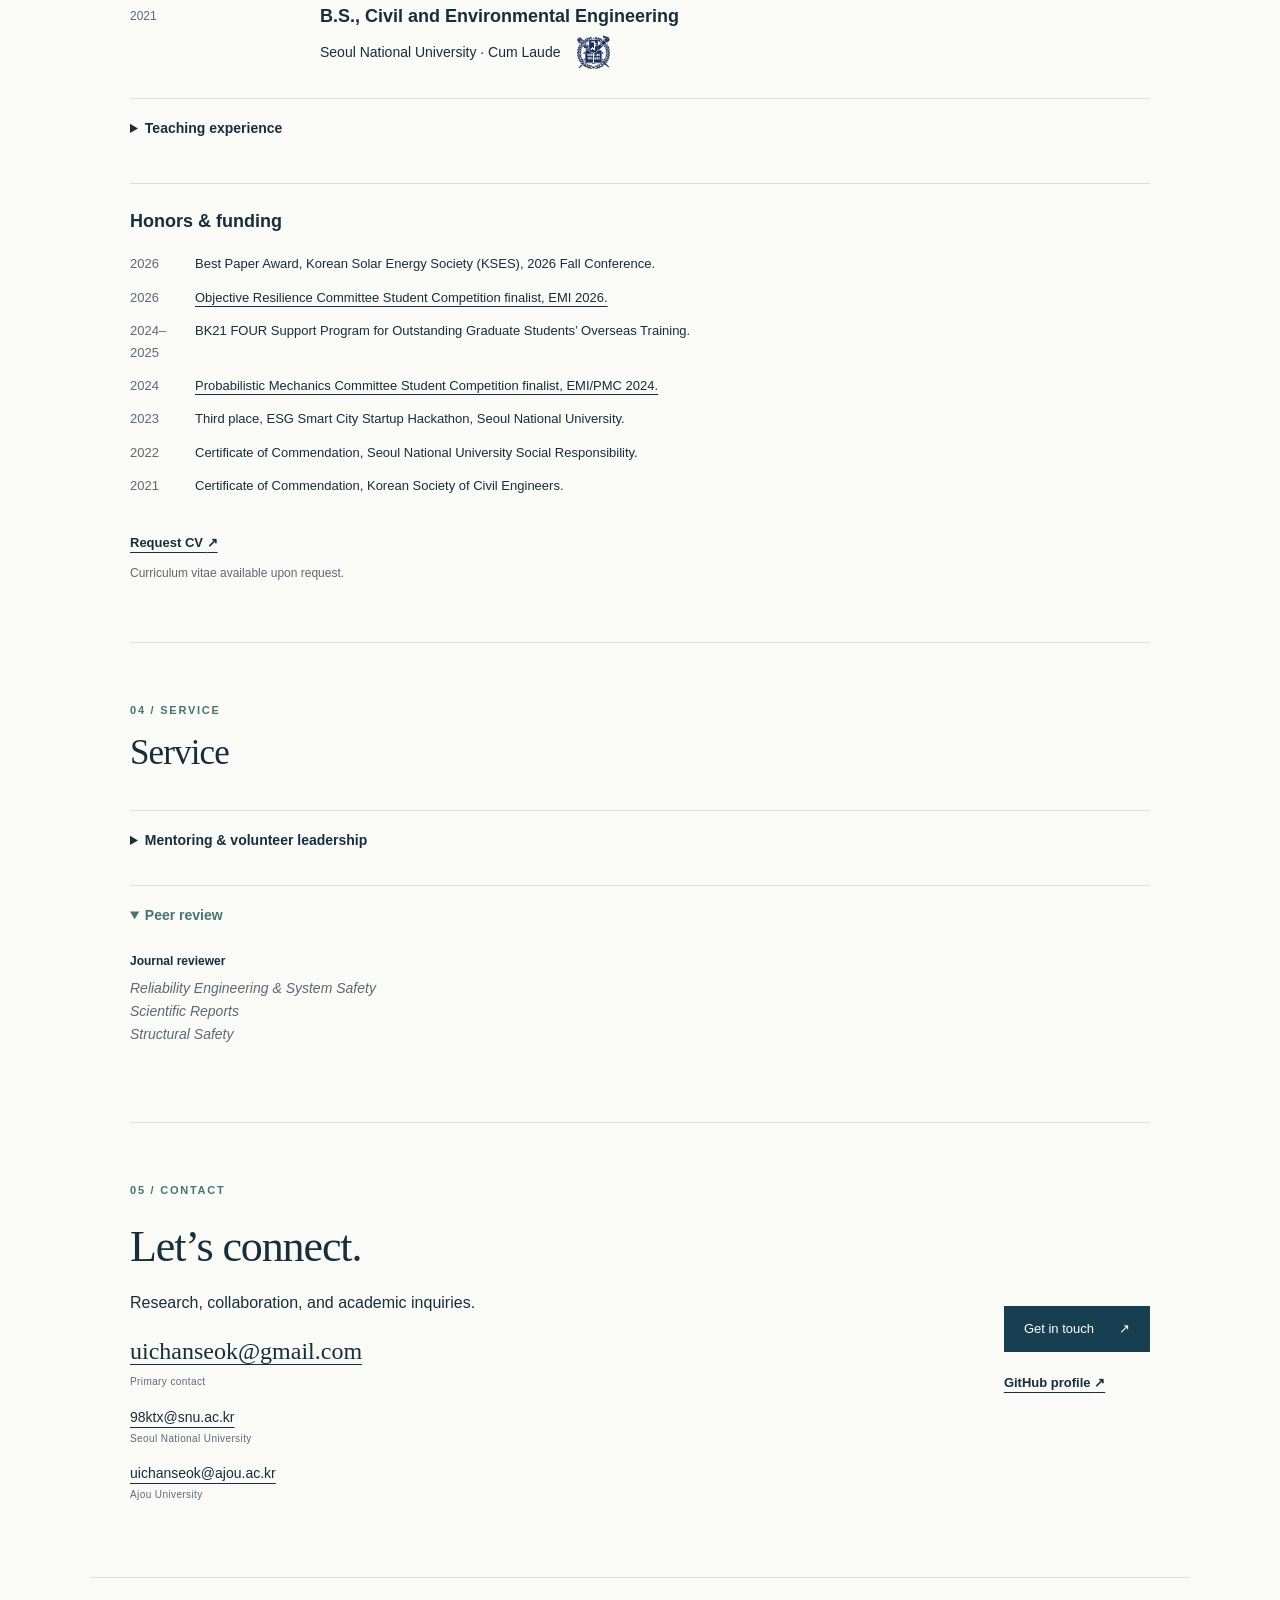
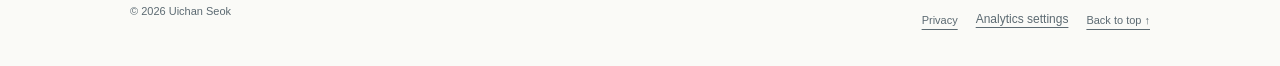
==== commit f826214e: "Translate KSES award label to Best Paper Award" ====
--- a/index.html
+++ b/index.html
@@ -21,7 +21,7 @@
 </section>
 <section id="research" class="section"><div class="section-heading"><p class="eyebrow">01 / Research</p><h2>Decision-making under uncertainty</h2><p class="section-intro">Two connected research areas address different sources of uncertainty, using assessment and optimization to support better decisions.</p></div><div class="research-grid"><article><span class="number">01</span><h3>Disaster Risk &amp; Resilience of Regional Infrastructure</h3><p>My research focuses on disaster risk and resilience assessment of regional infrastructure, considering uncertainty in hazards, damage, and recovery. I use optimization to support investment and recovery decisions; my building retrofit work uses buffered failure probability to prioritize investments under severe loss scenarios.</p><details class="disclosure"><summary>Research details</summary><p>I formulated a mixed-integer regional retrofit model and led its numerical analysis and first-author manuscript preparation, linking probabilistic risk assessment to resilience-oriented decisions.</p></details></article><article><span class="number">02</span><h3>Renewable Energy Systems under Climate Change</h3><p>I assess the reliability of renewable-dominant energy systems under climate change, considering uncertainty in climate projections, weather variability, renewable supply, and demand. I connect these inputs with network-constrained dispatch to assess power shortfall risk and support planning and operational decisions.</p><details class="disclosure"><summary>Research details</summary><p>Climate-to-grid assessment integrates network-constrained DC-OPF for a reduced Great Britain transmission network, measuring daily shortfall probability and severity. Exploratory grid-planning research considers inherited storage conditions and investment decisions.</p></details></article></div><details class="disclosure"><summary>Collaborative research projects</summary><p class="muted">Seoul National University: doctoral research from March 2021, followed by postdoctoral research from September 2026.</p><ul class="detail-list"><li><strong>From 2026</strong>Translational Technologies for AI-driven Risk Intelligence of Infrastructures.</li><li><strong>From 2026</strong>Identification of PSHA Overestimation Mechanisms in South Korea and Development of Hierarchical Bayesian Ground Motion Simulation Models.</li><li><strong>From 2025</strong>GIS-based platform Utilized for seismic Resilience of Urban communities (GURU).</li><li><strong>From 2023</strong>Multi-purpose coastal floating infrastructure technology.</li><li><strong>From 2021</strong>Core technologies for risk intelligence of infrastructures.</li></ul></details><details class="disclosure"><summary>Methods &amp; computational tools</summary><p>Probabilistic system reliability; uncertainty propagation; Monte Carlo simulation; buffered failure probability and CVaR; mixed-integer optimization; network-constrained DC-OPF; climate-data processing; exploratory deep reinforcement learning.</p><p>Python, MATLAB, PyPSA, CPLEX, and HiGHS.</p></details></section>
 <section id="publications" class="section"><div class="section-heading"><p class="eyebrow">02 / Publications</p><h2>Publications</h2><p class="section-intro">1 published · 1 submitted · 2 in preparation</p></div><ol class="publications"><li><div class="pub-meta">2025 <span>Journal article · First author</span></div><h3><a href="https://doi.org/10.1016/j.strusafe.2024.102556">Disaster risk-informed optimization using buffered failure probability for regional-scale building retrofit strategy <span aria-hidden="true">↗</span></a></h3><p><strong>Seok, U.</strong>, <a class="person-link" href="https://jieunbyun.github.io/jieunbyun.html">Byun, J.-E.</a><sup>*</sup>, &amp; <a class="person-link" href="https://systemreliability.wordpress.com/junhosong/">Song, J.</a><sup>*</sup></p><p class="venue"><em>Structural Safety</em>, 114, 102556.</p><a class="text-link" href="https://doi.org/10.1016/j.strusafe.2024.102556">Read article <span aria-hidden="true">→</span></a></li></ol><details class="disclosure ongoing-research"><summary>Ongoing research (3)</summary><ol class="publications"><li class="manuscript"><div class="pub-meta">Submitted <span>Manuscript · First author</span></div><h3>Climate-informed adequacy stress testing of renewable-dominant power systems using daily reliability dispatch across projection ensembles</h3><p><strong>Seok, U.</strong>, <a class="person-link" href="https://hcbloomfield19.github.io/">Bloomfield, H.</a>, <a class="person-link" href="https://jieunbyun.github.io/jieunbyun.html">Byun, J.-E.</a><sup>*</sup>, &amp; <a class="person-link" href="https://systemreliability.wordpress.com/junhosong/">Song, J.</a><sup>*</sup></p></li><li class="manuscript"><div class="pub-meta">In preparation <span>Manuscript · Co-first author</span></div><h3>Confidence ellipses and adaptive sample allocation for reliability–redundancy analysis</h3><p><strong>Seok, U.</strong><sup>†</sup>, <a class="person-link" href="https://systemreliability.wordpress.com/people/">Lim, S.</a><sup>†</sup>, &amp; <a class="person-link" href="https://systemreliability.wordpress.com/junhosong/">Song, J.</a><sup>*</sup></p></li><li class="manuscript"><div class="pub-meta">In preparation <span>Manuscript · First author</span></div><h3>Dynamic operational risk assessment of renewable-dominated power systems under climate uncertainty via diffusion-based spatiotemporal scenario generation</h3><p><strong>Seok, U.</strong>, <a class="person-link" href="https://jieunbyun.github.io/jieunbyun.html">Byun, J.-E.</a><sup>*</sup>, &amp; <a class="person-link" href="https://systemreliability.wordpress.com/junhosong/">Song, J.</a><sup>*</sup></p></li></ol></details><p class="authorship-note"><strong>Bold</strong>: Uichan Seok · <sup>†</sup> Equal contribution · <sup>*</sup> Corresponding author</p><details class="disclosure conference-details"><summary>International conferences (9)</summary><ol class="conference-list"><li>Seok, U., <a class="person-link" href="https://jieunbyun.github.io/jieunbyun.html">Byun, J.-E.</a>, and <a class="person-link" href="https://systemreliability.wordpress.com/junhosong/">Song, J.</a> (2026). Probabilistic stress testing of national-scale power grids under climate change with physically and operationally consistent dispatch. EMI 2026, Boulder, Colorado. Objective Resilience Committee Student Competition finalist.</li><li>Seok, U., <a class="person-link" href="https://jieunbyun.github.io/jieunbyun.html">Byun, J.-E.</a>, and <a class="person-link" href="https://systemreliability.wordpress.com/junhosong/">Song, J.</a> (2025). Assessing power shortfall risks in Great Britain under higher renewables and climate change. CECAR 10, Jeju, South Korea.</li><li>Seok, U., <a class="person-link" href="https://jieunbyun.github.io/jieunbyun.html">Byun, J.-E.</a>, and <a class="person-link" href="https://systemreliability.wordpress.com/junhosong/">Song, J.</a> (2025). Probabilistic weather modelling and system optimization for reliable renewable energy supply: A case study in Great Britain. ICOSSAR 2025, Los Angeles, California.</li><li>Seok, U., Mohammadi, A., <a class="person-link" href="https://eng.umd.edu/clark/faculty/802">Bensi, M.</a>, and <a class="person-link" href="https://systemreliability.wordpress.com/junhosong/">Song, J.</a> (2024). Uncertainty analysis of hurricane prediction models used in risk assessments: The role of surface roughness and impact on social vulnerability. AGU24, Washington, D.C.</li><li>Seok, U., <a class="person-link" href="https://jieunbyun.github.io/jieunbyun.html">Byun, J.-E.</a>, <a class="person-link" href="https://sae.usc.edu/directory/faculty/profile/?fname=Johannes&amp;lname=Royset">Royset, J. O.</a>, and <a class="person-link" href="https://systemreliability.wordpress.com/junhosong/">Song, J.</a> (2024). Risk-informed strategic power network planning for renewable energy transitions with DC-OPF. IFIP WG 7.5, Berkeley, California.</li><li>Seok, U., <a class="person-link" href="https://jieunbyun.github.io/jieunbyun.html">Byun, J.-E.</a>, and <a class="person-link" href="https://systemreliability.wordpress.com/junhosong/">Song, J.</a> (2024). Reliability-based optimization of regional building retrofit subsidy support strategy using buffered failure probability. ECCOMAS Congress, Lisbon, Portugal.</li><li>Seok, U., <a class="person-link" href="https://jieunbyun.github.io/jieunbyun.html">Byun, J.-E.</a>, and <a class="person-link" href="https://systemreliability.wordpress.com/junhosong/">Song, J.</a> (2024). Reliability-based optimization of regional building retrofit strategy using buffered failure probability. EMI/PMC 2024, Chicago, Illinois. Probabilistic Mechanics Committee Student Competition finalist.</li><li>Seok, U., <a class="person-link" href="https://dongkyu-lee.info/">Lee, D.</a>, and <a class="person-link" href="https://systemreliability.wordpress.com/junhosong/">Song, J.</a> (2024). Hierarchical matrix-based system reliability method for large-scale systems. SIAM Conference on Uncertainty Quantification, Trieste, Italy.</li><li>Seok, U., <a class="person-link" href="https://jieunbyun.github.io/jieunbyun.html">Byun, J.-E.</a>, and <a class="person-link" href="https://systemreliability.wordpress.com/junhosong/">Song, J.</a> (2023). Comparing conventional and buffered failure probability from the perspective of risk-based decision-making. ICASP14, Dublin, Ireland.</li></ol></details><details class="disclosure conference-details"><summary>Domestic conferences (7)</summary><ol class="conference-list"><li>Seok, U., Park, J., Jeong, J., and <a class="person-link" href="https://systemreliability.wordpress.com/junhosong/">Song, J.</a> (2026). Development of System-Reliability-based Disaster Resilience Assessment Framework for Urban Communities. KSCE 2026 Convention, Jeongseon, South Korea.</li><li>Seok, U., <a class="person-link" href="https://jieunbyun.github.io/jieunbyun.html">Byun, J.-E.</a>, and <a class="person-link" href="https://systemreliability.wordpress.com/junhosong/">Song, J.</a> (2026). Climate-informed Adequacy Stress Testing of Renewable-dominant Power Systems using Daily Reliability Dispatch across Projection Ensembles. 2026 Fall Conference, The Korean Solar Energy Society (KSES), Boryeong, South Korea.</li><li>Seok, U., <a class="person-link" href="https://jieunbyun.github.io/jieunbyun.html">Byun, J.-E.</a>, and <a class="person-link" href="https://systemreliability.wordpress.com/junhosong/">Song, J.</a> (2025). Disaster risk-informed optimization for regional-scale building retrofit strategy using buffered failure probability. KSCE 2025 Convention, Cheongju.</li><li>Seok, U., <a class="person-link" href="https://jieunbyun.github.io/jieunbyun.html">Byun, J.-E.</a>, and <a class="person-link" href="https://systemreliability.wordpress.com/junhosong/">Song, J.</a> (2024). Reliability-based optimization of regional building seismic retrofit strategy using buffered failure probability. Earthquake Engineering Society of Korea, Gyeongju.</li><li>Seok, U., <a class="person-link" href="https://dongkyu-lee.info/">Lee, D.</a>, and <a class="person-link" href="https://systemreliability.wordpress.com/junhosong/">Song, J.</a> (2023). Hierarchical matrix-based system reliability method for large-scale complex systems. KSCE 2023 Convention, Yeosu.</li><li>Seok, U., <a class="person-link" href="https://jieunbyun.github.io/jieunbyun.html">Byun, J.-E.</a>, and <a class="person-link" href="https://systemreliability.wordpress.com/junhosong/">Song, J.</a> (2022). Reliability-based optimization of complex systems using Bayesian network. KSCE 2022 Convention, Busan.</li><li>Seok, U., and <a class="person-link" href="https://systemreliability.wordpress.com/junhosong/">Song, J.</a> (2022). Fragility curve of power transmission tower using artificial seismic waves in Korea and application to reliability analysis of power systems. COSEIK Annual Conference, Jeju.</li></ol></details></section>
-<section id="cv" class="section"><div class="section-heading"><p class="eyebrow">03 / Academic background</p><h2>Appointments &amp; education</h2></div><div class="timeline"><article><p class="date">Sep 2026 — Present</p><div><h3>Postdoctoral Researcher</h3><p class="institution"><span>Seoul National University</span><a class="institution-logo snu" href="https://www.snu.ac.kr/" aria-label="Seoul National University official website"><img src="assets/logos/snu.png" alt="" loading="lazy"></a></p></div></article><article><p class="date">Fall 2026</p><div><h3>Lecturer · Smart City Statistics</h3><p class="institution"><span>Ajou University</span><a class="institution-logo ajou" href="https://www.ajou.ac.kr/" aria-label="Ajou University official website"><img src="assets/logos/ajou.png" alt="" loading="lazy"></a></p></div></article><article><p class="date">2021 — 2026</p><div><h3>Ph.D., Civil and Environmental Engineering</h3><p class="institution"><span>Seoul National University</span><a class="institution-logo snu" href="https://www.snu.ac.kr/" aria-label="Seoul National University official website"><img src="assets/logos/snu.png" alt="" loading="lazy"></a></p><div class="doctoral-context"><p>Advised by Prof. <a class="person-link" href="https://systemreliability.wordpress.com/junhosong/">Junho Song</a>. Co-advised by Prof. <a class="person-link" href="https://jieunbyun.github.io/jieunbyun.html">Ji-Eun Byun</a>.</p><p class="byun-affiliation"><span>Prof. Byun’s current affiliation: Imperial College London</span><a class="imperial-logo" href="https://www.imperial.ac.uk/" aria-label="Imperial College London official website"><img src="assets/logos/imperial.png" alt="" loading="lazy"></a></p><p class="dissertation"><span>Dissertation</span>Optimization Methods for Risk and Resilience Management of Regional-scale Complex Infrastructure Systems</p></div><details class="disclosure compact"><summary>Doctoral research details</summary><p>Specialization: Structural and System Reliability Engineering.</p></details></div></article><article><p class="date">May 2024 — Feb 2025</p><div><h3>Visiting Graduate Researcher</h3><p class="institution"><span>University of Maryland</span><a class="institution-logo umd" href="https://umd.edu/" aria-label="University of Maryland official website"><img src="assets/logos/umd.png" alt="" loading="lazy"></a></p><details class="disclosure compact"><summary>Visiting research details</summary><p>Advisor: Prof. <a class="person-link" href="https://eng.umd.edu/clark/faculty/802">Michelle T. Bensi</a>.</p><p>BK21 FOUR overseas training support.</p></details></div></article><article><p class="date">Oct 2021 — Jan 2022</p><div><h3>Research Intern</h3><p class="institution"><span>COWI, Denmark</span><a class="institution-logo cowi" href="https://www.cowi.com/" aria-label="COWI, Denmark official website"><img src="assets/logos/cowi.png" alt="" loading="lazy"></a></p><details class="disclosure compact"><summary>Internship details</summary><p class="mentor-affiliation"><span>Mentor: Prof. <a class="person-link" href="https://www.liberty.edu/engineering/faculty/hyun-joong-kim/">Hyunjoong Kim</a> (currently at Liberty University).</span><a class="liberty-logo" href="https://www.liberty.edu/" aria-label="Liberty University official website"><img src="assets/logos/liberty.svg" alt="Liberty University" width="85" height="73" loading="lazy"></a></p><p>Online research internship (WTP), supported by the Ministry of Trade, Industry and Energy, Korea.</p></details></div></article><article><p class="date">2021</p><div><h3>B.S., Civil and Environmental Engineering</h3><p class="institution"><span>Seoul National University · Cum Laude</span><a class="institution-logo snu" href="https://www.snu.ac.kr/" aria-label="Seoul National University official website"><img src="assets/logos/snu.png" alt="" loading="lazy"></a></p></div></article></div><details class="disclosure"><summary>Teaching experience</summary><ul class="detail-list"><li><strong>Fall 2026 · Lecturer</strong>Smart City Statistics, Ajou University.</li><li><strong>December 2023 &amp; December 2022 · Teaching Assistant</strong>Statistical Analysis Techniques using R short courses, Seoul National University.</li><li><strong>Spring 2022 · Teaching Assistant</strong>Digital Design in Civil and Environmental Engineering, Seoul National University.</li><li><strong>Spring 2021 · Teaching Assistant</strong>Digital Computer Concept and Practice, Seoul National University.</li></ul></details><div class="honors"><h3>Honors &amp; funding</h3><ul><li><span>2026</span><div>우수논문상, The Korean Solar Energy Society (KSES), 2026 Fall Conference.</div></li><li><span>2026</span><div><span class="finalist-text">Objective Resilience Committee Student Competition finalist, EMI 2026.</span></div></li><li><span>2024–2025</span><div>BK21 FOUR Support Program for Outstanding Graduate Students’ Overseas Training.</div></li><li><span>2024</span><div><span class="finalist-text">Probabilistic Mechanics Committee Student Competition finalist, EMI/PMC 2024.</span></div></li><li><span>2023</span><div>Third place, ESG Smart City Startup Hackathon, Seoul National University.</div></li><li><span>2022</span><div>Certificate of Commendation, Seoul National University Social Responsibility.</div></li><li><span>2021</span><div>Certificate of Commendation, Korean Society of Civil Engineers.</div></li></ul></div><div class="cv-request"><a class="text-link" href="mailto:uichanseok@gmail.com?subject=CV%20Request">Request CV <span aria-hidden="true">↗</span></a><p class="muted">Curriculum vitae available upon request.</p></div></section>
+<section id="cv" class="section"><div class="section-heading"><p class="eyebrow">03 / Academic background</p><h2>Appointments &amp; education</h2></div><div class="timeline"><article><p class="date">Sep 2026 — Present</p><div><h3>Postdoctoral Researcher</h3><p class="institution"><span>Seoul National University</span><a class="institution-logo snu" href="https://www.snu.ac.kr/" aria-label="Seoul National University official website"><img src="assets/logos/snu.png" alt="" loading="lazy"></a></p></div></article><article><p class="date">Fall 2026</p><div><h3>Lecturer · Smart City Statistics</h3><p class="institution"><span>Ajou University</span><a class="institution-logo ajou" href="https://www.ajou.ac.kr/" aria-label="Ajou University official website"><img src="assets/logos/ajou.png" alt="" loading="lazy"></a></p></div></article><article><p class="date">2021 — 2026</p><div><h3>Ph.D., Civil and Environmental Engineering</h3><p class="institution"><span>Seoul National University</span><a class="institution-logo snu" href="https://www.snu.ac.kr/" aria-label="Seoul National University official website"><img src="assets/logos/snu.png" alt="" loading="lazy"></a></p><div class="doctoral-context"><p>Advised by Prof. <a class="person-link" href="https://systemreliability.wordpress.com/junhosong/">Junho Song</a>. Co-advised by Prof. <a class="person-link" href="https://jieunbyun.github.io/jieunbyun.html">Ji-Eun Byun</a>.</p><p class="byun-affiliation"><span>Prof. Byun’s current affiliation: Imperial College London</span><a class="imperial-logo" href="https://www.imperial.ac.uk/" aria-label="Imperial College London official website"><img src="assets/logos/imperial.png" alt="" loading="lazy"></a></p><p class="dissertation"><span>Dissertation</span>Optimization Methods for Risk and Resilience Management of Regional-scale Complex Infrastructure Systems</p></div><details class="disclosure compact"><summary>Doctoral research details</summary><p>Specialization: Structural and System Reliability Engineering.</p></details></div></article><article><p class="date">May 2024 — Feb 2025</p><div><h3>Visiting Graduate Researcher</h3><p class="institution"><span>University of Maryland</span><a class="institution-logo umd" href="https://umd.edu/" aria-label="University of Maryland official website"><img src="assets/logos/umd.png" alt="" loading="lazy"></a></p><details class="disclosure compact"><summary>Visiting research details</summary><p>Advisor: Prof. <a class="person-link" href="https://eng.umd.edu/clark/faculty/802">Michelle T. Bensi</a>.</p><p>BK21 FOUR overseas training support.</p></details></div></article><article><p class="date">Oct 2021 — Jan 2022</p><div><h3>Research Intern</h3><p class="institution"><span>COWI, Denmark</span><a class="institution-logo cowi" href="https://www.cowi.com/" aria-label="COWI, Denmark official website"><img src="assets/logos/cowi.png" alt="" loading="lazy"></a></p><details class="disclosure compact"><summary>Internship details</summary><p class="mentor-affiliation"><span>Mentor: Prof. <a class="person-link" href="https://www.liberty.edu/engineering/faculty/hyun-joong-kim/">Hyunjoong Kim</a> (currently at Liberty University).</span><a class="liberty-logo" href="https://www.liberty.edu/" aria-label="Liberty University official website"><img src="assets/logos/liberty.svg" alt="Liberty University" width="85" height="73" loading="lazy"></a></p><p>Online research internship (WTP), supported by the Ministry of Trade, Industry and Energy, Korea.</p></details></div></article><article><p class="date">2021</p><div><h3>B.S., Civil and Environmental Engineering</h3><p class="institution"><span>Seoul National University · Cum Laude</span><a class="institution-logo snu" href="https://www.snu.ac.kr/" aria-label="Seoul National University official website"><img src="assets/logos/snu.png" alt="" loading="lazy"></a></p></div></article></div><details class="disclosure"><summary>Teaching experience</summary><ul class="detail-list"><li><strong>Fall 2026 · Lecturer</strong>Smart City Statistics, Ajou University.</li><li><strong>December 2023 &amp; December 2022 · Teaching Assistant</strong>Statistical Analysis Techniques using R short courses, Seoul National University.</li><li><strong>Spring 2022 · Teaching Assistant</strong>Digital Design in Civil and Environmental Engineering, Seoul National University.</li><li><strong>Spring 2021 · Teaching Assistant</strong>Digital Computer Concept and Practice, Seoul National University.</li></ul></details><div class="honors"><h3>Honors &amp; funding</h3><ul><li><span>2026</span><div>Best Paper Award, Korean Solar Energy Society (KSES), 2026 Fall Conference.</div></li><li><span>2026</span><div><span class="finalist-text">Objective Resilience Committee Student Competition finalist, EMI 2026.</span></div></li><li><span>2024–2025</span><div>BK21 FOUR Support Program for Outstanding Graduate Students’ Overseas Training.</div></li><li><span>2024</span><div><span class="finalist-text">Probabilistic Mechanics Committee Student Competition finalist, EMI/PMC 2024.</span></div></li><li><span>2023</span><div>Third place, ESG Smart City Startup Hackathon, Seoul National University.</div></li><li><span>2022</span><div>Certificate of Commendation, Seoul National University Social Responsibility.</div></li><li><span>2021</span><div>Certificate of Commendation, Korean Society of Civil Engineers.</div></li></ul></div><div class="cv-request"><a class="text-link" href="mailto:uichanseok@gmail.com?subject=CV%20Request">Request CV <span aria-hidden="true">↗</span></a><p class="muted">Curriculum vitae available upon request.</p></div></section>
 <section id="service" class="section service"><div class="section-heading"><p class="eyebrow">04 / Service</p><h2>Service</h2></div><details class="disclosure"><summary>Mentoring &amp; volunteer leadership</summary><div class="service-summary"><div><h3>Shanum Leaders Club · Gold Level</h3><p class="muted">Seoul National University Social Responsibility</p></div><a class="text-link" href="https://snusr.snu.ac.kr/network/leaders-club/gold">Official service profile <span aria-hidden="true">↗</span></a></div><ul class="detail-list"><li><strong>Winter 2021</strong>Activity team leader, Digital SNU online volunteering in Vietnam.</li><li><strong>Winter 2019</strong>Activity team leader, visiting mentoring in Ulsan.</li><li><strong>2020 &amp; 2021</strong>SNU Mentoring.</li></ul><p class="muted">2022 Certificate of Commendation, Seoul National University Social Responsibility.</p></details><details class="disclosure" open><summary>Peer review</summary><ul class="detail-list"><li><strong>Journal reviewer</strong><em>Reliability Engineering &amp; System Safety</em><br><em>Scientific Reports</em><br><em>Structural Safety</em></li></ul></details></section>
 <section id="contact" class="section contact"><div><p class="eyebrow">05 / Contact</p><h2>Let’s connect.</h2><p>Research, collaboration, and academic inquiries.</p><div class="contact-emails"><a class="email" href="mailto:uichanseok@gmail.com">uichanseok@gmail.com</a><span class="contact-label">Primary contact</span><a href="mailto:98ktx@snu.ac.kr">98ktx@snu.ac.kr</a><span class="contact-label">Seoul National University</span><a href="mailto:uichanseok@ajou.ac.kr">uichanseok@ajou.ac.kr</a><span class="contact-label">Ajou University</span></div></div><div class="contact-actions"><a class="button" href="mailto:uichanseok@gmail.com">Get in touch <span aria-hidden="true">↗</span></a><a class="text-link" href="https://github.com/Uichan-Seok">GitHub profile <span aria-hidden="true">↗</span></a></div></section>
 </main><footer><p>© 2026 Uichan Seok</p><div class="privacy-controls"><a href="privacy.html">Privacy</a><button id="analytics-settings" type="button">Analytics settings</button><a href="#about">Back to top ↑</a></div></footer>
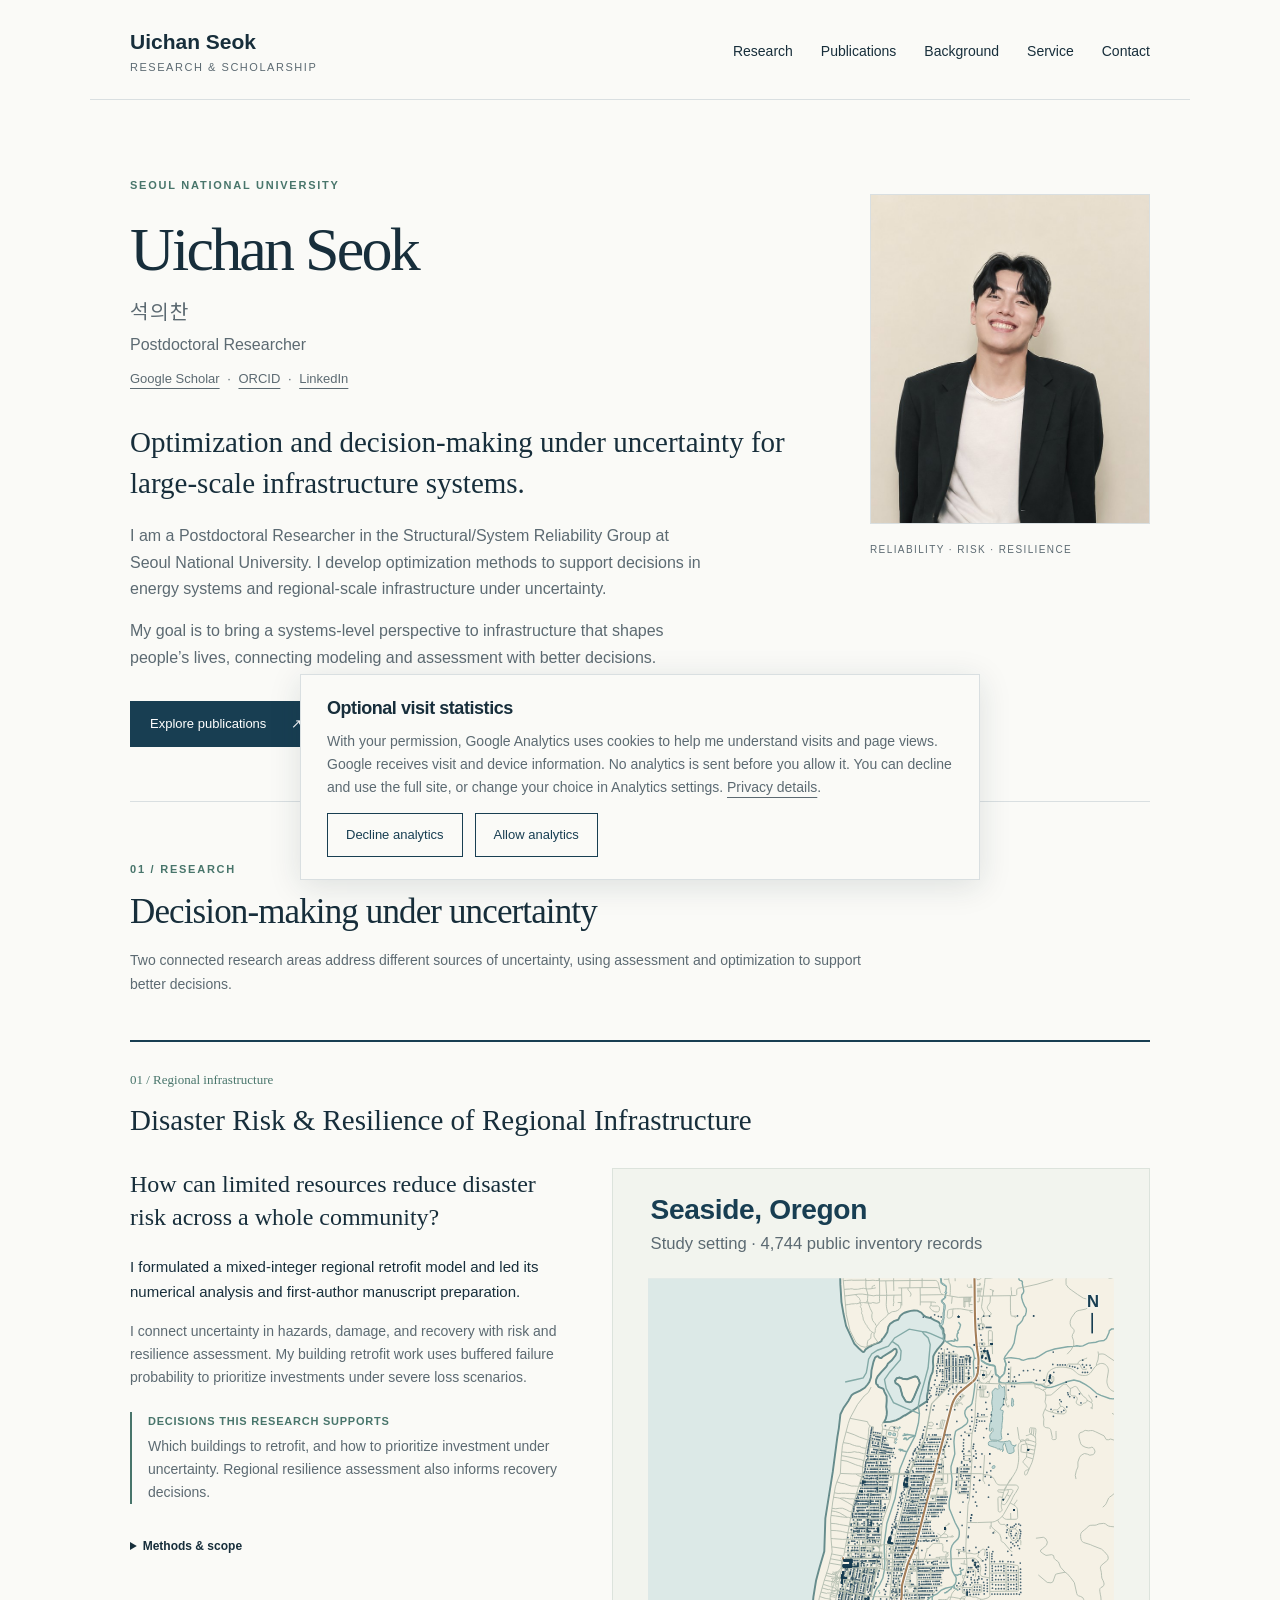
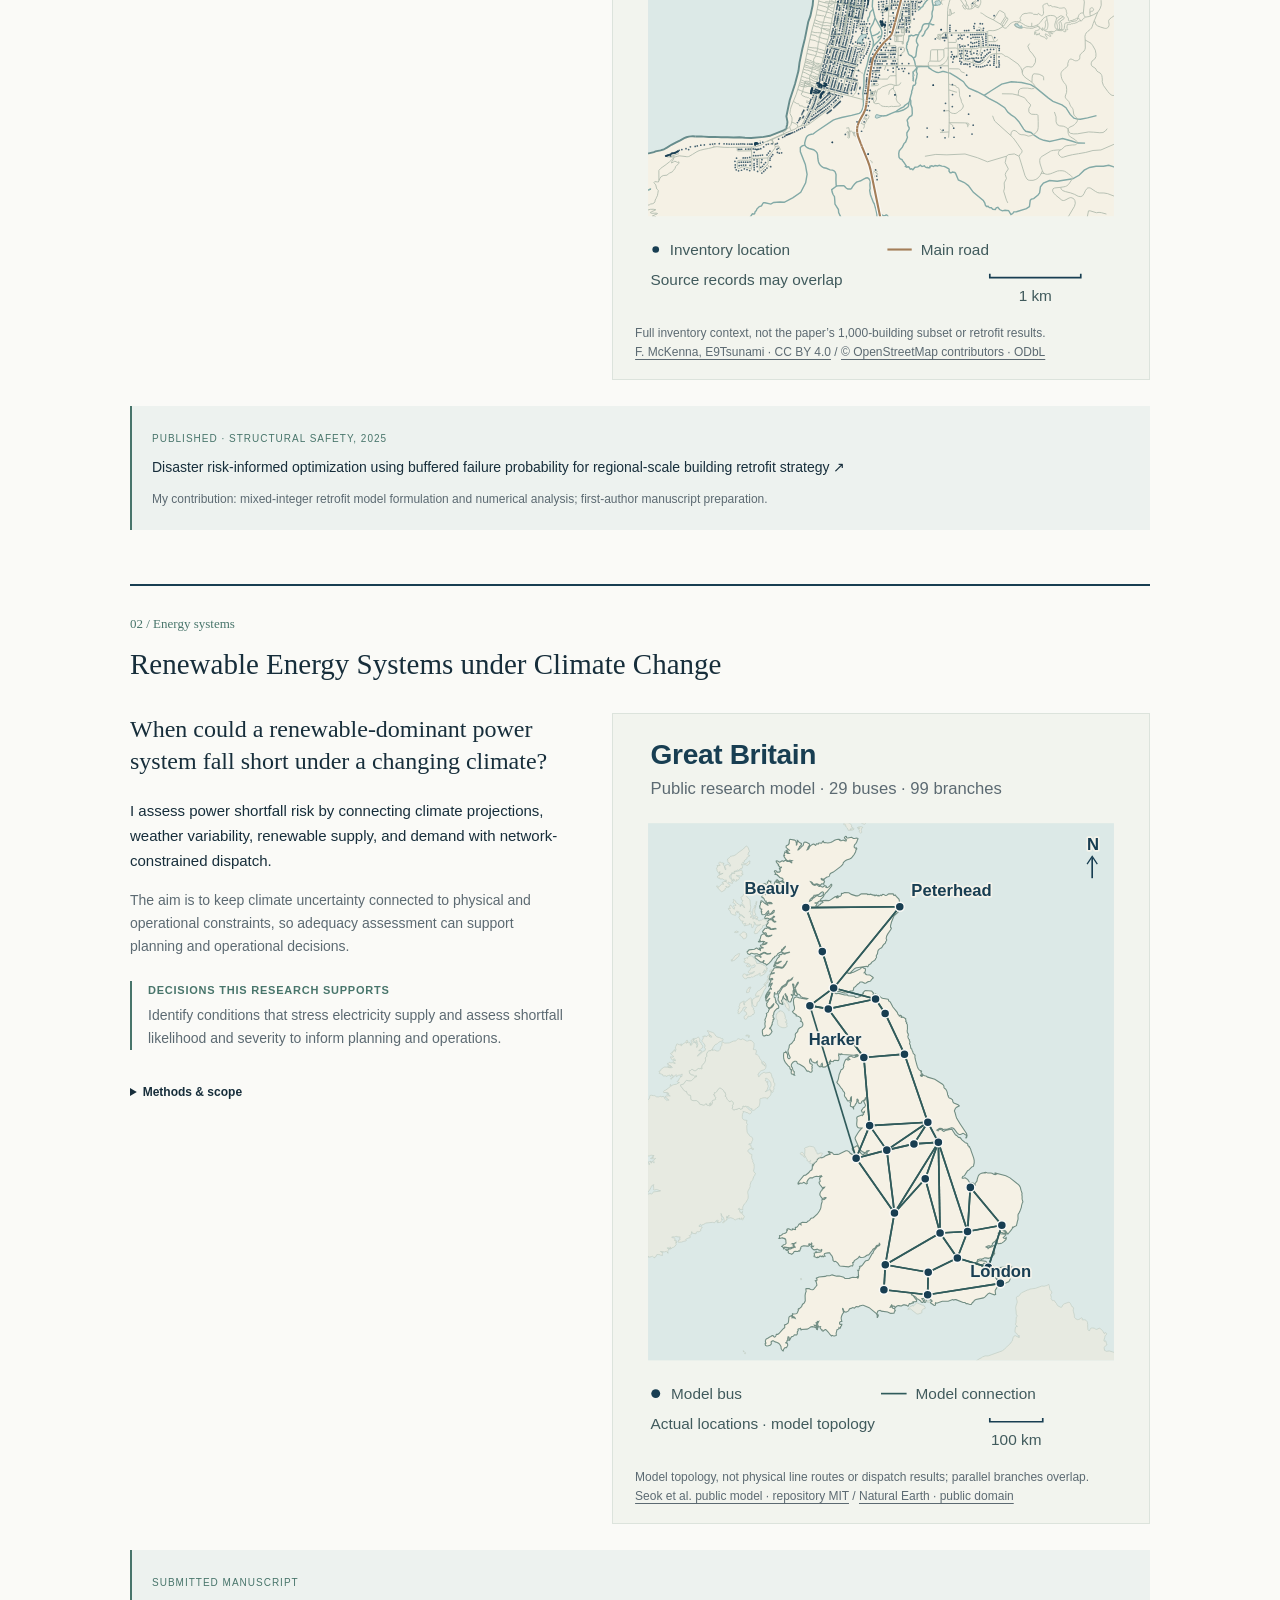
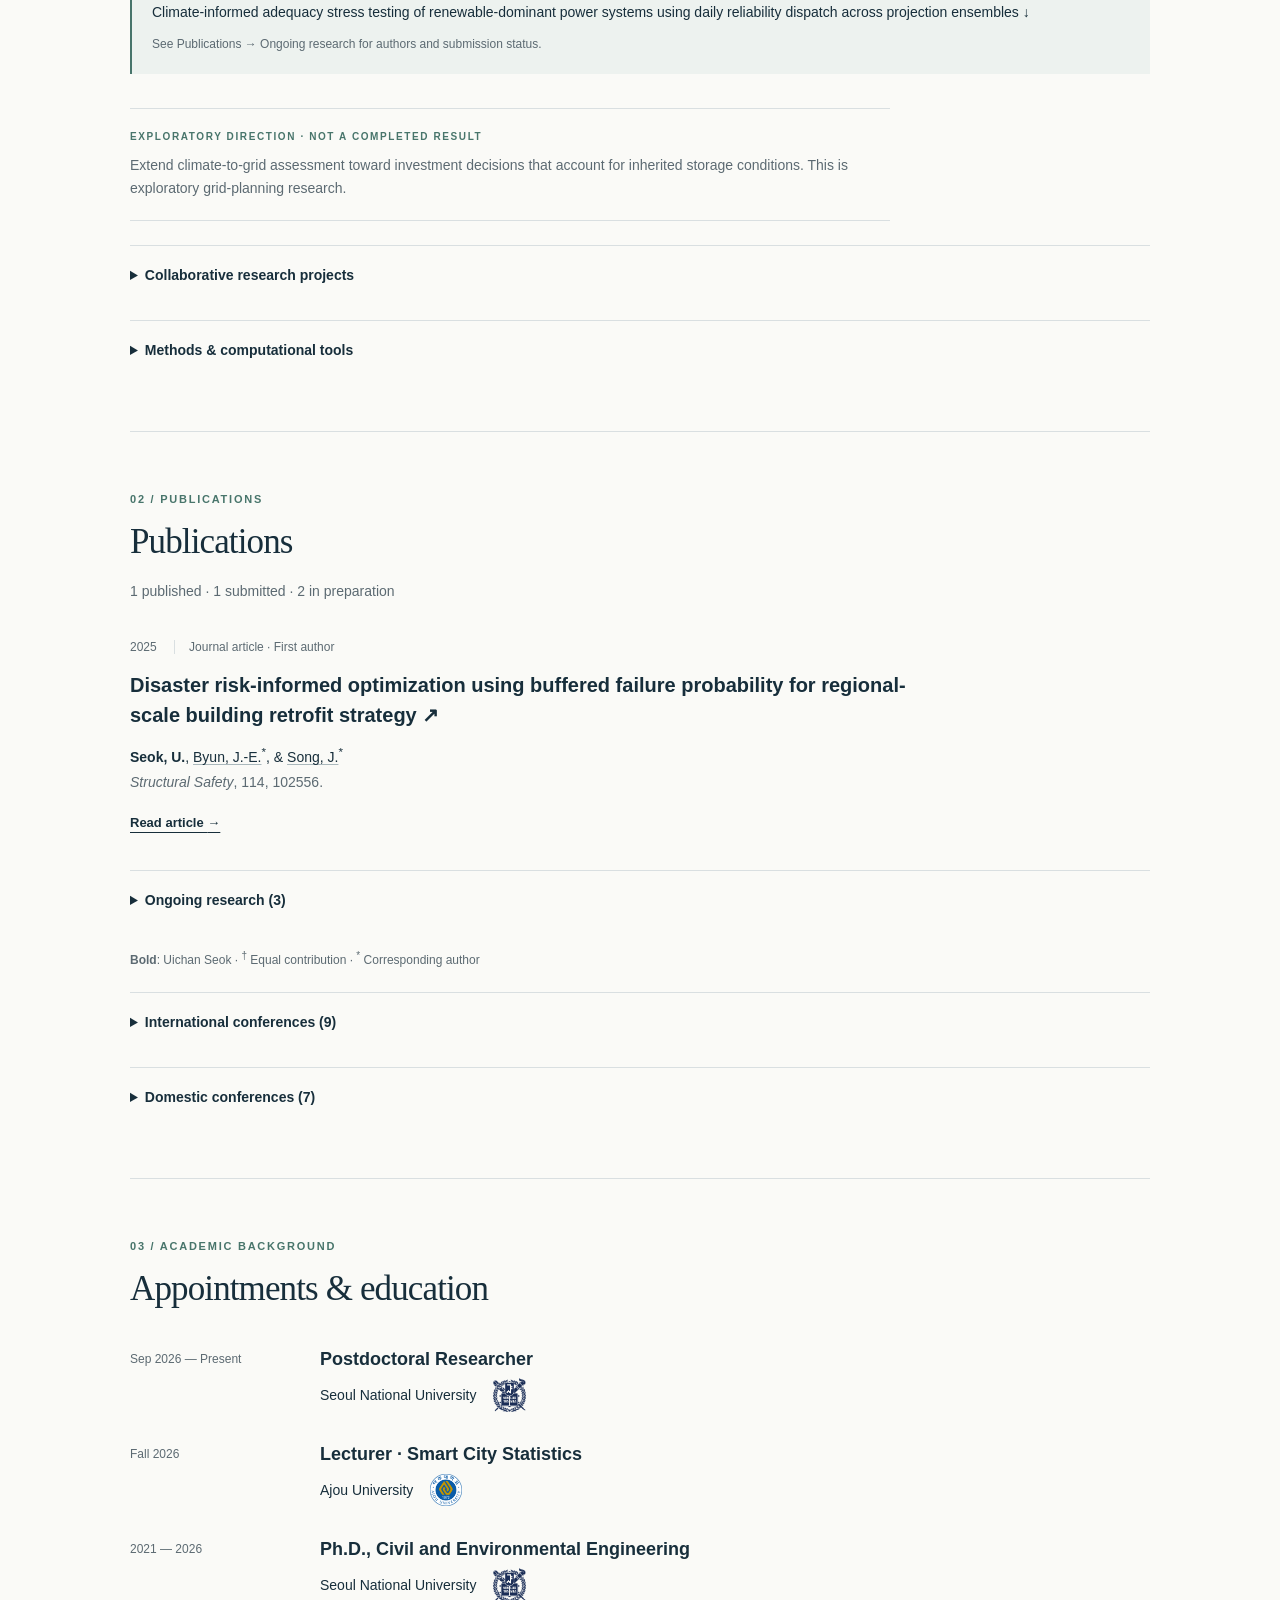
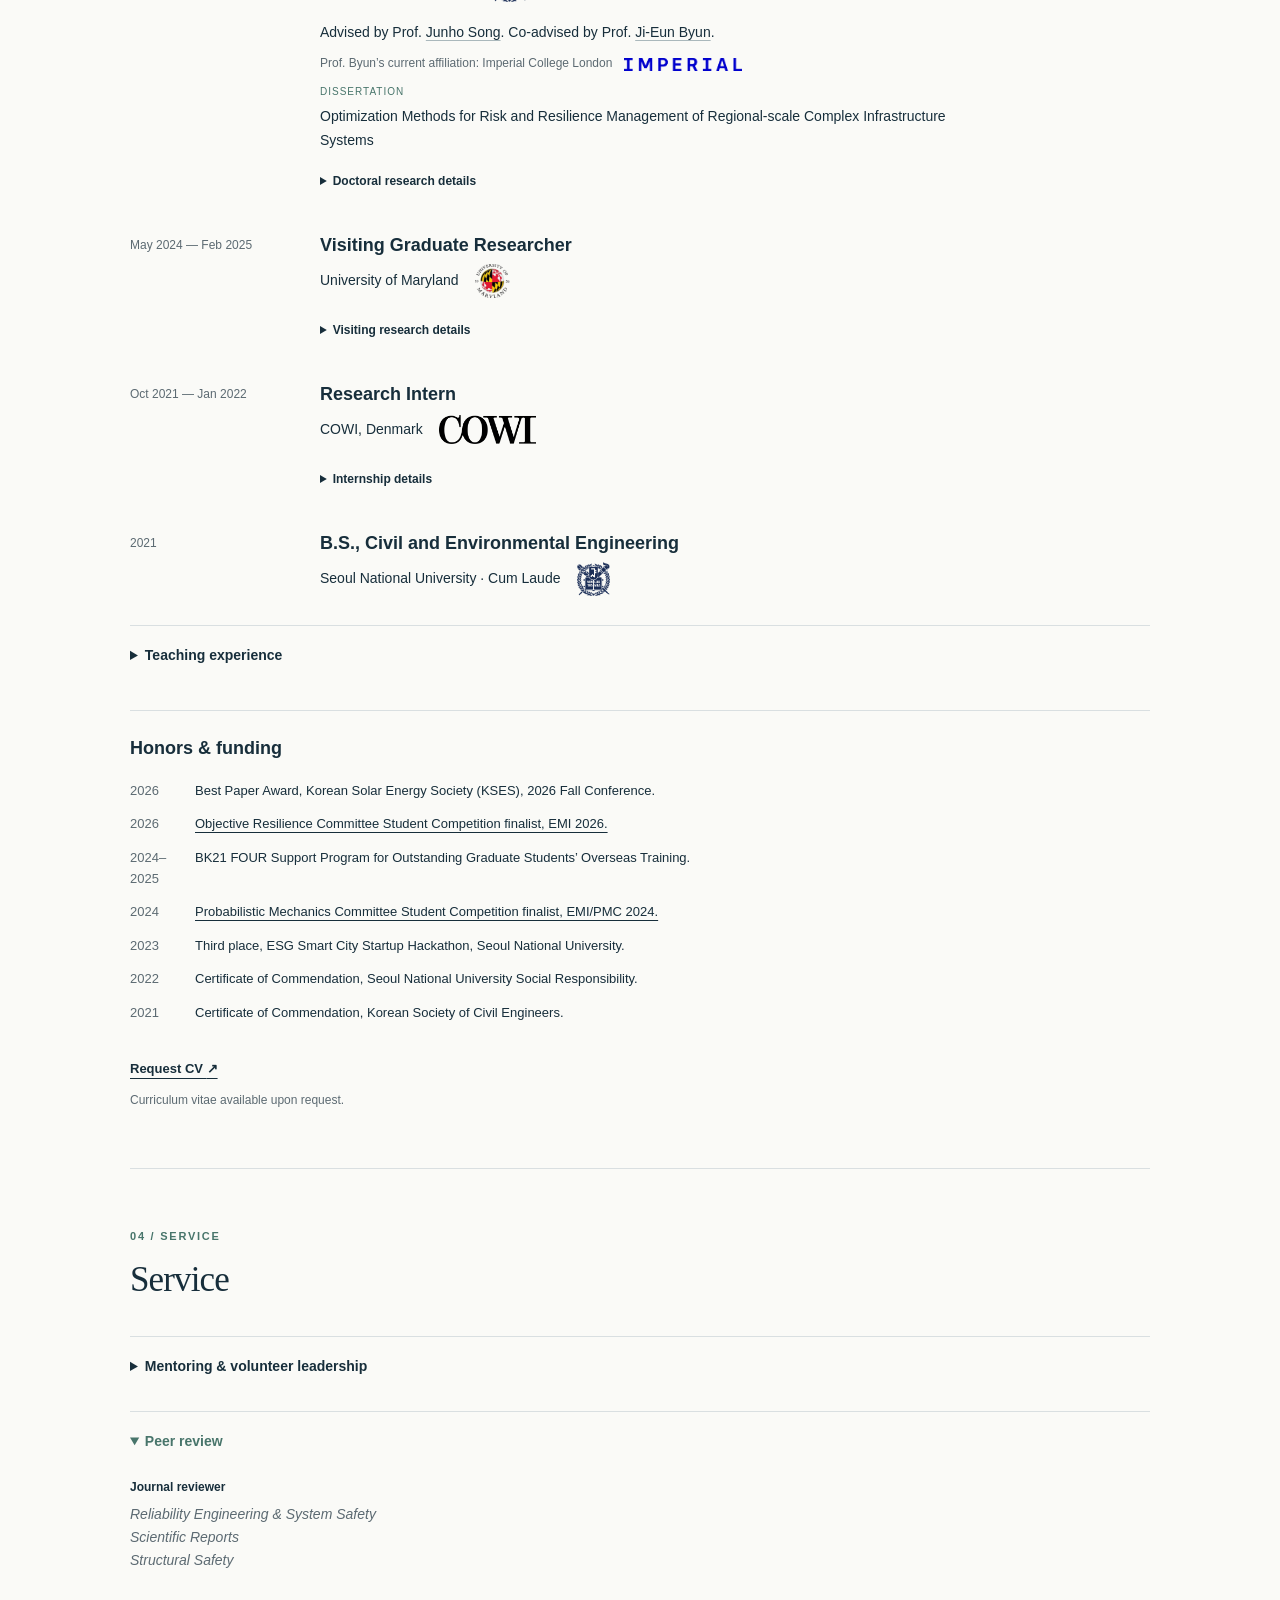
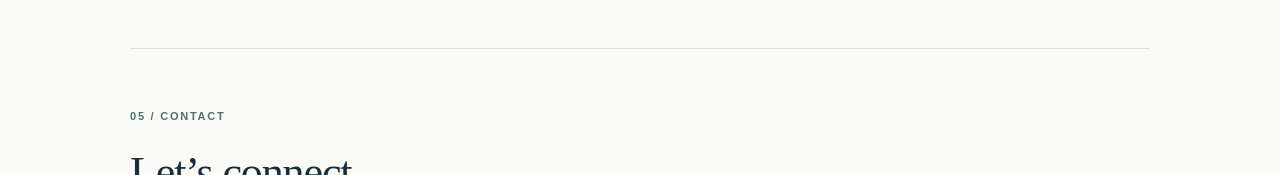
==== commit f4f47ef4: "Clarify research contributions with sourced Seaside and GB maps" ====
--- a/index.html
+++ b/index.html
@@ -10,6 +10,7 @@
   <link rel="stylesheet" href="assets/style.css?v=20261007">
   <link rel="stylesheet" href="assets/privacy.css">
   <script defer src="assets/analytics.js"></script>
+<link rel="stylesheet" href="assets/research-review.css">
 </head>
 <body>
 <a class="skip" href="#main">Skip to content</a>
@@ -19,7 +20,16 @@
   <div><p class="eyebrow">Seoul National University</p><h1>Uichan Seok<span lang="ko">석의찬</span></h1><p class="role">Postdoctoral Researcher</p><p class="profile-links" aria-label="Professional profiles"><a href="https://scholar.google.co.kr/citations?user=_xDyJpkAAAAJ&amp;hl=ko">Google Scholar</a><span aria-hidden="true"> · </span><a href="https://orcid.org/0009-0008-8930-8509">ORCID</a><span aria-hidden="true"> · </span><a href="https://www.linkedin.com/in/uichan-seok/">LinkedIn</a></p><p class="intro">Optimization and decision-making under uncertainty for large-scale infrastructure systems.</p><p class="bio">I am a Postdoctoral Researcher in the Structural/System Reliability Group at Seoul National University. I develop optimization methods to support decisions in energy systems and regional-scale infrastructure under uncertainty.</p><p class="bio vision">My goal is to bring a systems-level perspective to infrastructure that shapes people’s lives, connecting modeling and assessment with better decisions.</p><div class="actions"><a class="button" href="#publications">Explore publications <span aria-hidden="true">↗</span></a><a class="text-link" href="#cv">Academic background <span aria-hidden="true">→</span></a></div></div>
   <figure class="portrait"><div class="portrait-frame"><img src="assets/portrait.jpg?v=20261007" alt="Portrait of Uichan Seok" width="840" height="1120"></div><figcaption>Reliability · Risk · Resilience</figcaption></figure>
 </section>
-<section id="research" class="section"><div class="section-heading"><p class="eyebrow">01 / Research</p><h2>Decision-making under uncertainty</h2><p class="section-intro">Two connected research areas address different sources of uncertainty, using assessment and optimization to support better decisions.</p></div><div class="research-grid"><article><span class="number">01</span><h3>Disaster Risk &amp; Resilience of Regional Infrastructure</h3><p>My research focuses on disaster risk and resilience assessment of regional infrastructure, considering uncertainty in hazards, damage, and recovery. I use optimization to support investment and recovery decisions; my building retrofit work uses buffered failure probability to prioritize investments under severe loss scenarios.</p><details class="disclosure"><summary>Research details</summary><p>I formulated a mixed-integer regional retrofit model and led its numerical analysis and first-author manuscript preparation, linking probabilistic risk assessment to resilience-oriented decisions.</p></details></article><article><span class="number">02</span><h3>Renewable Energy Systems under Climate Change</h3><p>I assess the reliability of renewable-dominant energy systems under climate change, considering uncertainty in climate projections, weather variability, renewable supply, and demand. I connect these inputs with network-constrained dispatch to assess power shortfall risk and support planning and operational decisions.</p><details class="disclosure"><summary>Research details</summary><p>Climate-to-grid assessment integrates network-constrained DC-OPF for a reduced Great Britain transmission network, measuring daily shortfall probability and severity. Exploratory grid-planning research considers inherited storage conditions and investment decisions.</p></details></article></div><details class="disclosure"><summary>Collaborative research projects</summary><p class="muted">Seoul National University: doctoral research from March 2021, followed by postdoctoral research from September 2026.</p><ul class="detail-list"><li><strong>From 2026</strong>Translational Technologies for AI-driven Risk Intelligence of Infrastructures.</li><li><strong>From 2026</strong>Identification of PSHA Overestimation Mechanisms in South Korea and Development of Hierarchical Bayesian Ground Motion Simulation Models.</li><li><strong>From 2025</strong>GIS-based platform Utilized for seismic Resilience of Urban communities (GURU).</li><li><strong>From 2023</strong>Multi-purpose coastal floating infrastructure technology.</li><li><strong>From 2021</strong>Core technologies for risk intelligence of infrastructures.</li></ul></details><details class="disclosure"><summary>Methods &amp; computational tools</summary><p>Probabilistic system reliability; uncertainty propagation; Monte Carlo simulation; buffered failure probability and CVaR; mixed-integer optimization; network-constrained DC-OPF; climate-data processing; exploratory deep reinforcement learning.</p><p>Python, MATLAB, PyPSA, CPLEX, and HiGHS.</p></details></section>
+<section id="research" class="section research-review"><div class="section-heading"><p class="eyebrow">01 / Research</p><h2>Decision-making under uncertainty</h2><p class="section-intro">Two connected research areas address different sources of uncertainty, using assessment and optimization to support better decisions.</p></div>
+<div class="research-stories">
+<article class="research-story" aria-labelledby="regional-title"><div class="story-heading"><span class="number">01 / Regional infrastructure</span><h3 id="regional-title">Disaster Risk &amp; Resilience of Regional Infrastructure</h3></div><div class="story-columns"><div class="story-copy"><p class="research-question">How can limited resources reduce disaster risk across a whole community?</p><p class="contribution">I formulated a mixed-integer regional retrofit model and led its numerical analysis and first-author manuscript preparation.</p><p>I connect uncertainty in hazards, damage, and recovery with risk and resilience assessment. My building retrofit work uses buffered failure probability to prioritize investments under severe loss scenarios.</p><div class="decision-note"><h4>Decisions this research supports</h4><p>Which buildings to retrofit, and how to prioritize investment under uncertainty. Regional resilience assessment also informs recovery decisions.</p></div><details class="disclosure compact"><summary>Methods &amp; scope</summary><p>Probabilistic risk assessment, mixed-integer optimization, and buffered failure probability connect regional building losses with retrofit priorities. Community resilience assessment extends the research scope to damage, system performance, and recovery.</p></details></div>
+<figure class="research-figure"><picture><source media="(max-width: 760px)" srcset="assets/regional-decisions-mobile.svg"><img src="assets/regional-decisions.svg" width="560" height="430" alt="Actual Seaside inventory record locations on an OpenStreetMap basemap; not the paper’s selected subset or retrofit results."></picture><figcaption>Full inventory context, not the paper’s 1,000-building subset or retrofit results.<br><a href="https://zenodo.org/records/16851419">F. McKenna, E9Tsunami · CC BY 4.0</a> / <a href="https://www.openstreetmap.org/copyright">© OpenStreetMap contributors · ODbL</a></figcaption></figure></div>
+<div class="evidence-strip"><span class="status">Published · Structural Safety, 2025</span><p><a href="https://doi.org/10.1016/j.strusafe.2024.102556">Disaster risk-informed optimization using buffered failure probability for regional-scale building retrofit strategy <span aria-hidden="true">↗</span></a></p><small>My contribution: mixed-integer retrofit model formulation and numerical analysis; first-author manuscript preparation.</small></div></article>
+<article class="research-story" aria-labelledby="energy-title"><div class="story-heading"><span class="number">02 / Energy systems</span><h3 id="energy-title">Renewable Energy Systems under Climate Change</h3></div><div class="story-columns"><div class="story-copy"><p class="research-question">When could a renewable-dominant power system fall short under a changing climate?</p><p class="contribution">I assess power shortfall risk by connecting climate projections, weather variability, renewable supply, and demand with network-constrained dispatch.</p><p>The aim is to keep climate uncertainty connected to physical and operational constraints, so adequacy assessment can support planning and operational decisions.</p><div class="decision-note"><h4>Decisions this research supports</h4><p>Identify conditions that stress electricity supply and assess shortfall likelihood and severity to inform planning and operations.</p></div><details class="disclosure compact"><summary>Methods &amp; scope</summary><p>Climate-to-grid assessment integrates network-constrained DC-OPF for a reduced Great Britain transmission network, measuring daily shortfall probability and severity.</p></details></div>
+<figure class="research-figure"><picture><source media="(max-width: 760px)" srcset="assets/climate-adequacy-mobile.svg"><img src="assets/climate-adequacy.svg" width="560" height="430" alt="Actual Great Britain geography with 29 buses and 99 model branches from the public research code; no dispatch results."></picture><figcaption>Model topology, not physical line routes or dispatch results; parallel branches overlap.<br><a href="https://github.com/Uichan-Seok/climate-informed-reliability-dispatch">Seok et al. public model · repository MIT</a> / <a href="https://www.naturalearthdata.com/about/terms-of-use/">Natural Earth · public domain</a></figcaption></figure></div>
+<div class="evidence-strip"><span class="status">Submitted manuscript</span><p><a href="#publications">Climate-informed adequacy stress testing of renewable-dominant power systems using daily reliability dispatch across projection ensembles <span aria-hidden="true">↓</span></a></p><small>See Publications → Ongoing research for authors and submission status.</small></div></article></div>
+<aside class="research-next"><p class="eyebrow">Exploratory direction · not a completed result</p><p>Extend climate-to-grid assessment toward investment decisions that account for inherited storage conditions. This is exploratory grid-planning research.</p></aside>
+<details class="disclosure"><summary>Collaborative research projects</summary><p class="muted">Seoul National University: doctoral research from March 2021, followed by postdoctoral research from September 2026.</p><ul class="detail-list"><li><strong>From 2026</strong>Translational Technologies for AI-driven Risk Intelligence of Infrastructures.</li><li><strong>From 2026</strong>Identification of PSHA Overestimation Mechanisms in South Korea and Development of Hierarchical Bayesian Ground Motion Simulation Models.</li><li><strong>From 2025</strong>GIS-based platform Utilized for seismic Resilience of Urban communities (GURU).</li><li><strong>From 2023</strong>Multi-purpose coastal floating infrastructure technology.</li><li><strong>From 2021</strong>Core technologies for risk intelligence of infrastructures.</li></ul></details><details class="disclosure"><summary>Methods &amp; computational tools</summary><p>Probabilistic system reliability; uncertainty propagation; Monte Carlo simulation; buffered failure probability and CVaR; mixed-integer optimization; network-constrained DC-OPF; climate-data processing; exploratory deep reinforcement learning.</p><p>Python, MATLAB, PyPSA, CPLEX, and HiGHS.</p></details></section>
 <section id="publications" class="section"><div class="section-heading"><p class="eyebrow">02 / Publications</p><h2>Publications</h2><p class="section-intro">1 published · 1 submitted · 2 in preparation</p></div><ol class="publications"><li><div class="pub-meta">2025 <span>Journal article · First author</span></div><h3><a href="https://doi.org/10.1016/j.strusafe.2024.102556">Disaster risk-informed optimization using buffered failure probability for regional-scale building retrofit strategy <span aria-hidden="true">↗</span></a></h3><p><strong>Seok, U.</strong>, <a class="person-link" href="https://jieunbyun.github.io/jieunbyun.html">Byun, J.-E.</a><sup>*</sup>, &amp; <a class="person-link" href="https://systemreliability.wordpress.com/junhosong/">Song, J.</a><sup>*</sup></p><p class="venue"><em>Structural Safety</em>, 114, 102556.</p><a class="text-link" href="https://doi.org/10.1016/j.strusafe.2024.102556">Read article <span aria-hidden="true">→</span></a></li></ol><details class="disclosure ongoing-research"><summary>Ongoing research (3)</summary><ol class="publications"><li class="manuscript"><div class="pub-meta">Submitted <span>Manuscript · First author</span></div><h3>Climate-informed adequacy stress testing of renewable-dominant power systems using daily reliability dispatch across projection ensembles</h3><p><strong>Seok, U.</strong>, <a class="person-link" href="https://hcbloomfield19.github.io/">Bloomfield, H.</a>, <a class="person-link" href="https://jieunbyun.github.io/jieunbyun.html">Byun, J.-E.</a><sup>*</sup>, &amp; <a class="person-link" href="https://systemreliability.wordpress.com/junhosong/">Song, J.</a><sup>*</sup></p></li><li class="manuscript"><div class="pub-meta">In preparation <span>Manuscript · Co-first author</span></div><h3>Confidence ellipses and adaptive sample allocation for reliability–redundancy analysis</h3><p><strong>Seok, U.</strong><sup>†</sup>, <a class="person-link" href="https://systemreliability.wordpress.com/people/">Lim, S.</a><sup>†</sup>, &amp; <a class="person-link" href="https://systemreliability.wordpress.com/junhosong/">Song, J.</a><sup>*</sup></p></li><li class="manuscript"><div class="pub-meta">In preparation <span>Manuscript · First author</span></div><h3>Dynamic operational risk assessment of renewable-dominated power systems under climate uncertainty via diffusion-based spatiotemporal scenario generation</h3><p><strong>Seok, U.</strong>, <a class="person-link" href="https://jieunbyun.github.io/jieunbyun.html">Byun, J.-E.</a><sup>*</sup>, &amp; <a class="person-link" href="https://systemreliability.wordpress.com/junhosong/">Song, J.</a><sup>*</sup></p></li></ol></details><p class="authorship-note"><strong>Bold</strong>: Uichan Seok · <sup>†</sup> Equal contribution · <sup>*</sup> Corresponding author</p><details class="disclosure conference-details"><summary>International conferences (9)</summary><ol class="conference-list"><li>Seok, U., <a class="person-link" href="https://jieunbyun.github.io/jieunbyun.html">Byun, J.-E.</a>, and <a class="person-link" href="https://systemreliability.wordpress.com/junhosong/">Song, J.</a> (2026). Probabilistic stress testing of national-scale power grids under climate change with physically and operationally consistent dispatch. EMI 2026, Boulder, Colorado. Objective Resilience Committee Student Competition finalist.</li><li>Seok, U., <a class="person-link" href="https://jieunbyun.github.io/jieunbyun.html">Byun, J.-E.</a>, and <a class="person-link" href="https://systemreliability.wordpress.com/junhosong/">Song, J.</a> (2025). Assessing power shortfall risks in Great Britain under higher renewables and climate change. CECAR 10, Jeju, South Korea.</li><li>Seok, U., <a class="person-link" href="https://jieunbyun.github.io/jieunbyun.html">Byun, J.-E.</a>, and <a class="person-link" href="https://systemreliability.wordpress.com/junhosong/">Song, J.</a> (2025). Probabilistic weather modelling and system optimization for reliable renewable energy supply: A case study in Great Britain. ICOSSAR 2025, Los Angeles, California.</li><li>Seok, U., Mohammadi, A., <a class="person-link" href="https://eng.umd.edu/clark/faculty/802">Bensi, M.</a>, and <a class="person-link" href="https://systemreliability.wordpress.com/junhosong/">Song, J.</a> (2024). Uncertainty analysis of hurricane prediction models used in risk assessments: The role of surface roughness and impact on social vulnerability. AGU24, Washington, D.C.</li><li>Seok, U., <a class="person-link" href="https://jieunbyun.github.io/jieunbyun.html">Byun, J.-E.</a>, <a class="person-link" href="https://sae.usc.edu/directory/faculty/profile/?fname=Johannes&amp;lname=Royset">Royset, J. O.</a>, and <a class="person-link" href="https://systemreliability.wordpress.com/junhosong/">Song, J.</a> (2024). Risk-informed strategic power network planning for renewable energy transitions with DC-OPF. IFIP WG 7.5, Berkeley, California.</li><li>Seok, U., <a class="person-link" href="https://jieunbyun.github.io/jieunbyun.html">Byun, J.-E.</a>, and <a class="person-link" href="https://systemreliability.wordpress.com/junhosong/">Song, J.</a> (2024). Reliability-based optimization of regional building retrofit subsidy support strategy using buffered failure probability. ECCOMAS Congress, Lisbon, Portugal.</li><li>Seok, U., <a class="person-link" href="https://jieunbyun.github.io/jieunbyun.html">Byun, J.-E.</a>, and <a class="person-link" href="https://systemreliability.wordpress.com/junhosong/">Song, J.</a> (2024). Reliability-based optimization of regional building retrofit strategy using buffered failure probability. EMI/PMC 2024, Chicago, Illinois. Probabilistic Mechanics Committee Student Competition finalist.</li><li>Seok, U., <a class="person-link" href="https://dongkyu-lee.info/">Lee, D.</a>, and <a class="person-link" href="https://systemreliability.wordpress.com/junhosong/">Song, J.</a> (2024). Hierarchical matrix-based system reliability method for large-scale systems. SIAM Conference on Uncertainty Quantification, Trieste, Italy.</li><li>Seok, U., <a class="person-link" href="https://jieunbyun.github.io/jieunbyun.html">Byun, J.-E.</a>, and <a class="person-link" href="https://systemreliability.wordpress.com/junhosong/">Song, J.</a> (2023). Comparing conventional and buffered failure probability from the perspective of risk-based decision-making. ICASP14, Dublin, Ireland.</li></ol></details><details class="disclosure conference-details"><summary>Domestic conferences (7)</summary><ol class="conference-list"><li>Seok, U., Park, J., Jeong, J., and <a class="person-link" href="https://systemreliability.wordpress.com/junhosong/">Song, J.</a> (2026). Development of System-Reliability-based Disaster Resilience Assessment Framework for Urban Communities. KSCE 2026 Convention, Jeongseon, South Korea.</li><li>Seok, U., <a class="person-link" href="https://jieunbyun.github.io/jieunbyun.html">Byun, J.-E.</a>, and <a class="person-link" href="https://systemreliability.wordpress.com/junhosong/">Song, J.</a> (2026). Climate-informed Adequacy Stress Testing of Renewable-dominant Power Systems using Daily Reliability Dispatch across Projection Ensembles. 2026 Fall Conference, The Korean Solar Energy Society (KSES), Boryeong, South Korea.</li><li>Seok, U., <a class="person-link" href="https://jieunbyun.github.io/jieunbyun.html">Byun, J.-E.</a>, and <a class="person-link" href="https://systemreliability.wordpress.com/junhosong/">Song, J.</a> (2025). Disaster risk-informed optimization for regional-scale building retrofit strategy using buffered failure probability. KSCE 2025 Convention, Cheongju.</li><li>Seok, U., <a class="person-link" href="https://jieunbyun.github.io/jieunbyun.html">Byun, J.-E.</a>, and <a class="person-link" href="https://systemreliability.wordpress.com/junhosong/">Song, J.</a> (2024). Reliability-based optimization of regional building seismic retrofit strategy using buffered failure probability. Earthquake Engineering Society of Korea, Gyeongju.</li><li>Seok, U., <a class="person-link" href="https://dongkyu-lee.info/">Lee, D.</a>, and <a class="person-link" href="https://systemreliability.wordpress.com/junhosong/">Song, J.</a> (2023). Hierarchical matrix-based system reliability method for large-scale complex systems. KSCE 2023 Convention, Yeosu.</li><li>Seok, U., <a class="person-link" href="https://jieunbyun.github.io/jieunbyun.html">Byun, J.-E.</a>, and <a class="person-link" href="https://systemreliability.wordpress.com/junhosong/">Song, J.</a> (2022). Reliability-based optimization of complex systems using Bayesian network. KSCE 2022 Convention, Busan.</li><li>Seok, U., and <a class="person-link" href="https://systemreliability.wordpress.com/junhosong/">Song, J.</a> (2022). Fragility curve of power transmission tower using artificial seismic waves in Korea and application to reliability analysis of power systems. COSEIK Annual Conference, Jeju.</li></ol></details></section>
 <section id="cv" class="section"><div class="section-heading"><p class="eyebrow">03 / Academic background</p><h2>Appointments &amp; education</h2></div><div class="timeline"><article><p class="date">Sep 2026 — Present</p><div><h3>Postdoctoral Researcher</h3><p class="institution"><span>Seoul National University</span><a class="institution-logo snu" href="https://www.snu.ac.kr/" aria-label="Seoul National University official website"><img src="assets/logos/snu.png" alt="" loading="lazy"></a></p></div></article><article><p class="date">Fall 2026</p><div><h3>Lecturer · Smart City Statistics</h3><p class="institution"><span>Ajou University</span><a class="institution-logo ajou" href="https://www.ajou.ac.kr/" aria-label="Ajou University official website"><img src="assets/logos/ajou.png" alt="" loading="lazy"></a></p></div></article><article><p class="date">2021 — 2026</p><div><h3>Ph.D., Civil and Environmental Engineering</h3><p class="institution"><span>Seoul National University</span><a class="institution-logo snu" href="https://www.snu.ac.kr/" aria-label="Seoul National University official website"><img src="assets/logos/snu.png" alt="" loading="lazy"></a></p><div class="doctoral-context"><p>Advised by Prof. <a class="person-link" href="https://systemreliability.wordpress.com/junhosong/">Junho Song</a>. Co-advised by Prof. <a class="person-link" href="https://jieunbyun.github.io/jieunbyun.html">Ji-Eun Byun</a>.</p><p class="byun-affiliation"><span>Prof. Byun’s current affiliation: Imperial College London</span><a class="imperial-logo" href="https://www.imperial.ac.uk/" aria-label="Imperial College London official website"><img src="assets/logos/imperial.png" alt="" loading="lazy"></a></p><p class="dissertation"><span>Dissertation</span>Optimization Methods for Risk and Resilience Management of Regional-scale Complex Infrastructure Systems</p></div><details class="disclosure compact"><summary>Doctoral research details</summary><p>Specialization: Structural and System Reliability Engineering.</p></details></div></article><article><p class="date">May 2024 — Feb 2025</p><div><h3>Visiting Graduate Researcher</h3><p class="institution"><span>University of Maryland</span><a class="institution-logo umd" href="https://umd.edu/" aria-label="University of Maryland official website"><img src="assets/logos/umd.png" alt="" loading="lazy"></a></p><details class="disclosure compact"><summary>Visiting research details</summary><p>Advisor: Prof. <a class="person-link" href="https://eng.umd.edu/clark/faculty/802">Michelle T. Bensi</a>.</p><p>BK21 FOUR overseas training support.</p></details></div></article><article><p class="date">Oct 2021 — Jan 2022</p><div><h3>Research Intern</h3><p class="institution"><span>COWI, Denmark</span><a class="institution-logo cowi" href="https://www.cowi.com/" aria-label="COWI, Denmark official website"><img src="assets/logos/cowi.png" alt="" loading="lazy"></a></p><details class="disclosure compact"><summary>Internship details</summary><p class="mentor-affiliation"><span>Mentor: Prof. <a class="person-link" href="https://www.liberty.edu/engineering/faculty/hyun-joong-kim/">Hyunjoong Kim</a> (currently at Liberty University).</span><a class="liberty-logo" href="https://www.liberty.edu/" aria-label="Liberty University official website"><img src="assets/logos/liberty.svg" alt="Liberty University" width="85" height="73" loading="lazy"></a></p><p>Online research internship (WTP), supported by the Ministry of Trade, Industry and Energy, Korea.</p></details></div></article><article><p class="date">2021</p><div><h3>B.S., Civil and Environmental Engineering</h3><p class="institution"><span>Seoul National University · Cum Laude</span><a class="institution-logo snu" href="https://www.snu.ac.kr/" aria-label="Seoul National University official website"><img src="assets/logos/snu.png" alt="" loading="lazy"></a></p></div></article></div><details class="disclosure"><summary>Teaching experience</summary><ul class="detail-list"><li><strong>Fall 2026 · Lecturer</strong>Smart City Statistics, Ajou University.</li><li><strong>December 2023 &amp; December 2022 · Teaching Assistant</strong>Statistical Analysis Techniques using R short courses, Seoul National University.</li><li><strong>Spring 2022 · Teaching Assistant</strong>Digital Design in Civil and Environmental Engineering, Seoul National University.</li><li><strong>Spring 2021 · Teaching Assistant</strong>Digital Computer Concept and Practice, Seoul National University.</li></ul></details><div class="honors"><h3>Honors &amp; funding</h3><ul><li><span>2026</span><div>Best Paper Award, Korean Solar Energy Society (KSES), 2026 Fall Conference.</div></li><li><span>2026</span><div><span class="finalist-text">Objective Resilience Committee Student Competition finalist, EMI 2026.</span></div></li><li><span>2024–2025</span><div>BK21 FOUR Support Program for Outstanding Graduate Students’ Overseas Training.</div></li><li><span>2024</span><div><span class="finalist-text">Probabilistic Mechanics Committee Student Competition finalist, EMI/PMC 2024.</span></div></li><li><span>2023</span><div>Third place, ESG Smart City Startup Hackathon, Seoul National University.</div></li><li><span>2022</span><div>Certificate of Commendation, Seoul National University Social Responsibility.</div></li><li><span>2021</span><div>Certificate of Commendation, Korean Society of Civil Engineers.</div></li></ul></div><div class="cv-request"><a class="text-link" href="mailto:uichanseok@gmail.com?subject=CV%20Request">Request CV <span aria-hidden="true">↗</span></a><p class="muted">Curriculum vitae available upon request.</p></div></section>
 <section id="service" class="section service"><div class="section-heading"><p class="eyebrow">04 / Service</p><h2>Service</h2></div><details class="disclosure"><summary>Mentoring &amp; volunteer leadership</summary><div class="service-summary"><div><h3>Shanum Leaders Club · Gold Level</h3><p class="muted">Seoul National University Social Responsibility</p></div><a class="text-link" href="https://snusr.snu.ac.kr/network/leaders-club/gold">Official service profile <span aria-hidden="true">↗</span></a></div><ul class="detail-list"><li><strong>Winter 2021</strong>Activity team leader, Digital SNU online volunteering in Vietnam.</li><li><strong>Winter 2019</strong>Activity team leader, visiting mentoring in Ulsan.</li><li><strong>2020 &amp; 2021</strong>SNU Mentoring.</li></ul><p class="muted">2022 Certificate of Commendation, Seoul National University Social Responsibility.</p></details><details class="disclosure" open><summary>Peer review</summary><ul class="detail-list"><li><strong>Journal reviewer</strong><em>Reliability Engineering &amp; System Safety</em><br><em>Scientific Reports</em><br><em>Structural Safety</em></li></ul></details></section>
--- a/assets/research-review.css
+++ b/assets/research-review.css
@@ -0,0 +1,6 @@
+
+/* Local Research review: scoped additions, existing palette and other sections retained. */
+.research-review .section-heading{max-width:770px;margin-bottom:44px}.research-stories{display:grid;gap:54px}.research-story{border-top:2px solid var(--blue);padding-top:24px}.story-heading .number{font-size:13px}.story-heading h3{font-family:Georgia,'Times New Roman',serif;font-size:29px;font-weight:400;line-height:1.25;max-width:760px;margin:10px 0 30px}.story-columns{display:grid;grid-template-columns:minmax(0,.9fr) minmax(0,1.1fr);gap:42px;align-items:start}.story-copy p{font-size:14px;color:var(--muted);line-height:1.65}.story-copy .research-question{font-family:Georgia,'Times New Roman',serif;font-size:24px;line-height:1.35;color:var(--ink);margin-bottom:22px}.story-copy .contribution{font-size:15px;color:var(--ink)}.decision-note{border-left:2px solid var(--accent);padding-left:16px;margin:23px 0}.decision-note h4{margin:0 0 5px;font-size:11px;letter-spacing:.07em;text-transform:uppercase;color:var(--accent)}.decision-note p{margin:0}.research-figure{margin:0;background:#f2f4ee;padding:12px 12px 15px;border:1px solid #dce3dc}.research-figure img{display:block;width:100%;height:auto}.research-figure figcaption{font-size:10px;line-height:1.5;color:var(--muted);margin:10px 10px 0}.research-review .disclosure.compact{margin-top:18px}.evidence-strip{margin-top:26px;padding:18px 20px;border-left:2px solid var(--accent);background:#edf2ef}.evidence-strip .status{font-size:10px}.evidence-strip p{font-size:14px;line-height:1.5;margin:7px 0}.evidence-strip a{text-decoration:none}.evidence-strip a:hover{text-decoration:underline}.evidence-strip small{font-size:12px;color:var(--muted)}.research-next{margin:34px 0 24px;padding:20px 0;border-top:1px solid var(--line);border-bottom:1px solid var(--line);max-width:760px}.research-next .eyebrow{font-size:10px;margin-bottom:8px}.research-next>p:last-child{font-size:14px;color:var(--muted);margin:0}@media(max-width:760px){.research-review .section-heading{margin-bottom:30px}.research-stories{gap:40px}.story-heading h3{font-size:25px;margin-bottom:24px}.story-columns{grid-template-columns:1fr;gap:22px}.story-copy .research-question{font-size:23px}.research-figure{padding:6px 4px 12px}.research-figure figcaption{font-size:11px}.evidence-strip{padding:16px}.research-next{margin-top:27px}}
+
+/* v4: one readable attribution/caveat area per figure. */
+.research-figure figcaption{font-size:12px;line-height:1.6;margin:13px 10px 2px}.research-figure figcaption a{text-underline-offset:3px}
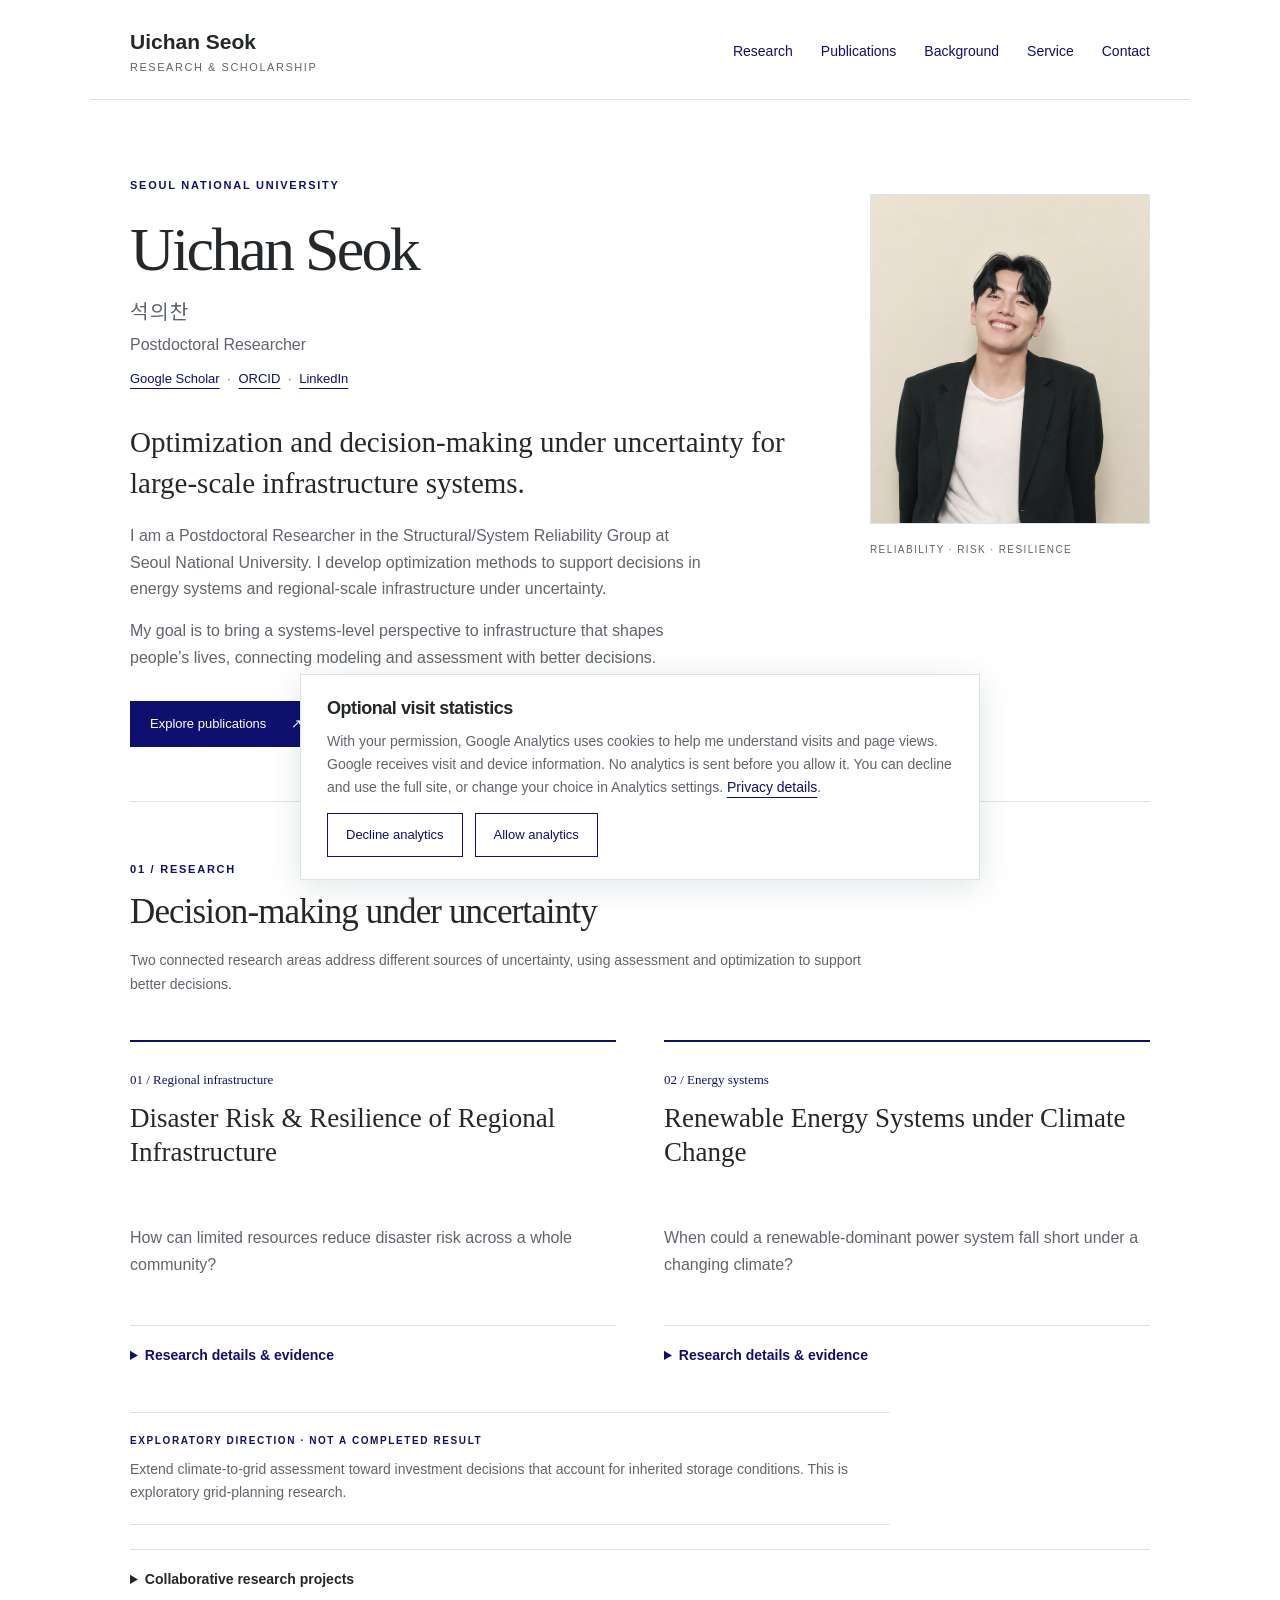
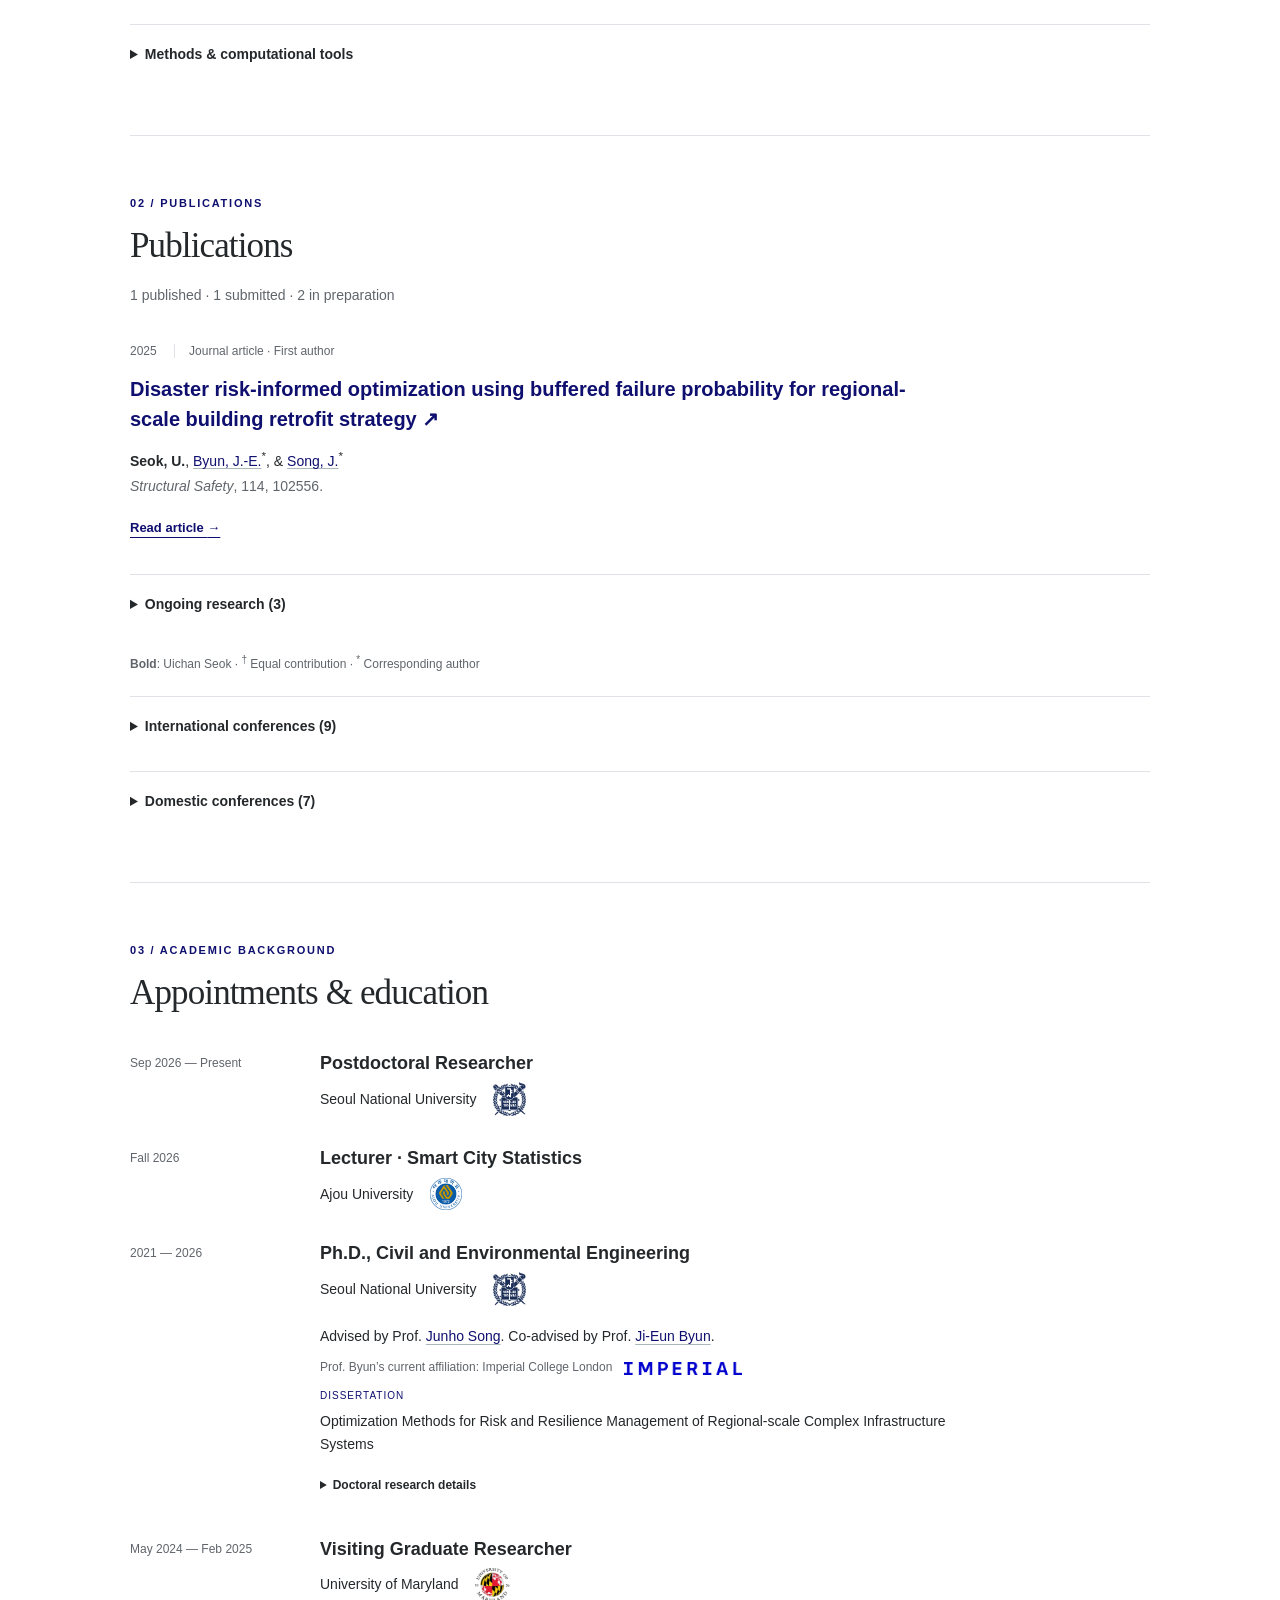
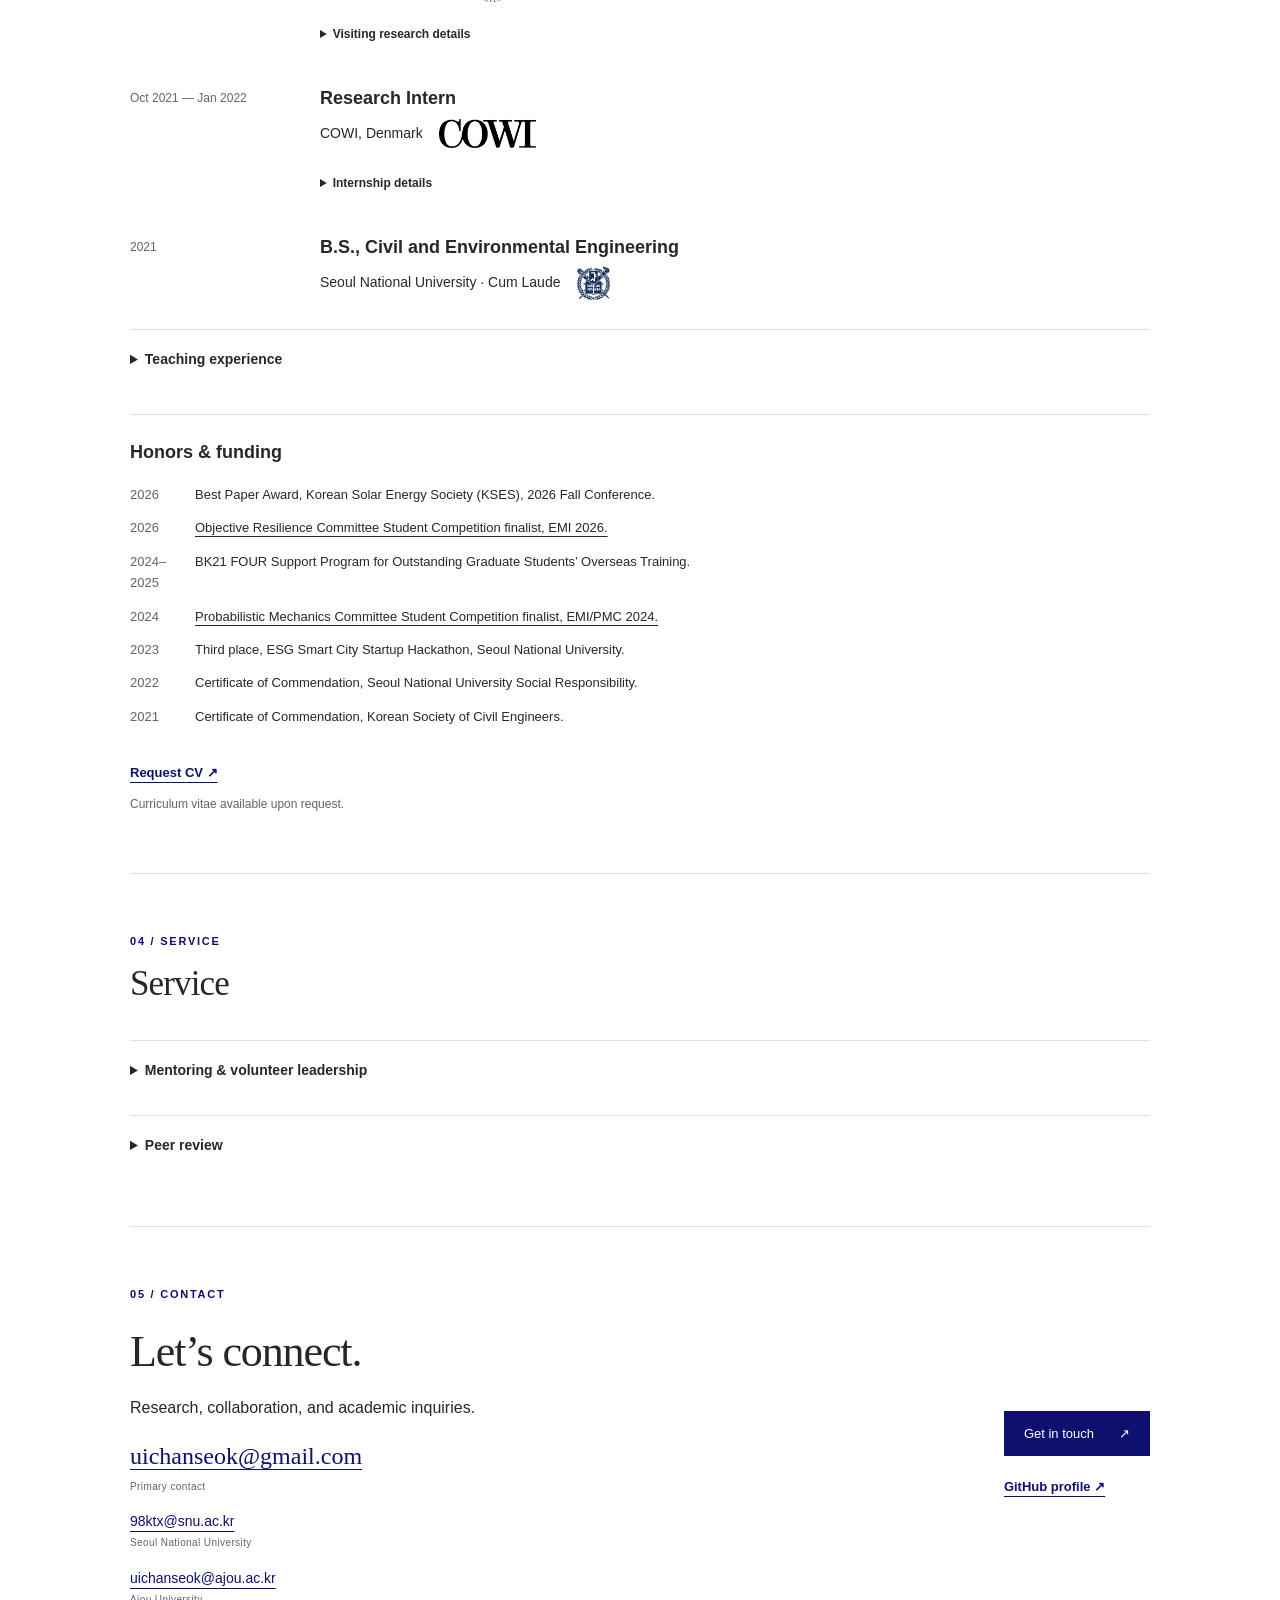
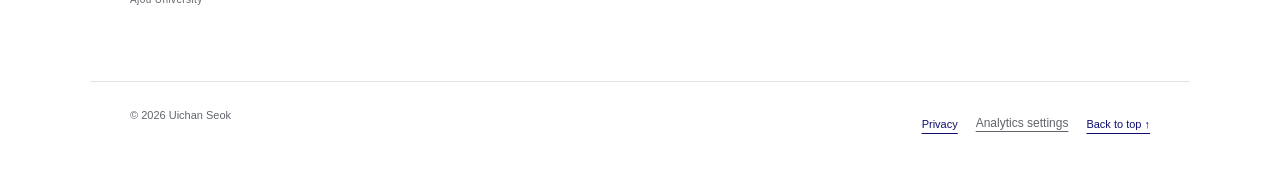
==== commit 8777193e: "Apply SNU Blue theme and collapsible two-column research overview" ====
--- a/index.html
+++ b/index.html
@@ -11,6 +11,7 @@
   <link rel="stylesheet" href="assets/privacy.css">
   <script defer src="assets/analytics.js"></script>
 <link rel="stylesheet" href="assets/research-review.css">
+<link rel="stylesheet" href="assets/snu-preview.css">
 </head>
 <body>
 <a class="skip" href="#main">Skip to content</a>
@@ -22,17 +23,13 @@
 </section>
 <section id="research" class="section research-review"><div class="section-heading"><p class="eyebrow">01 / Research</p><h2>Decision-making under uncertainty</h2><p class="section-intro">Two connected research areas address different sources of uncertainty, using assessment and optimization to support better decisions.</p></div>
 <div class="research-stories">
-<article class="research-story" aria-labelledby="regional-title"><div class="story-heading"><span class="number">01 / Regional infrastructure</span><h3 id="regional-title">Disaster Risk &amp; Resilience of Regional Infrastructure</h3></div><div class="story-columns"><div class="story-copy"><p class="research-question">How can limited resources reduce disaster risk across a whole community?</p><p class="contribution">I formulated a mixed-integer regional retrofit model and led its numerical analysis and first-author manuscript preparation.</p><p>I connect uncertainty in hazards, damage, and recovery with risk and resilience assessment. My building retrofit work uses buffered failure probability to prioritize investments under severe loss scenarios.</p><div class="decision-note"><h4>Decisions this research supports</h4><p>Which buildings to retrofit, and how to prioritize investment under uncertainty. Regional resilience assessment also informs recovery decisions.</p></div><details class="disclosure compact"><summary>Methods &amp; scope</summary><p>Probabilistic risk assessment, mixed-integer optimization, and buffered failure probability connect regional building losses with retrofit priorities. Community resilience assessment extends the research scope to damage, system performance, and recovery.</p></details></div>
-<figure class="research-figure"><picture><source media="(max-width: 760px)" srcset="assets/regional-decisions-mobile.svg"><img src="assets/regional-decisions.svg" width="560" height="430" alt="Actual Seaside inventory record locations on an OpenStreetMap basemap; not the paper’s selected subset or retrofit results."></picture><figcaption>Full inventory context, not the paper’s 1,000-building subset or retrofit results.<br><a href="https://zenodo.org/records/16851419">F. McKenna, E9Tsunami · CC BY 4.0</a> / <a href="https://www.openstreetmap.org/copyright">© OpenStreetMap contributors · ODbL</a></figcaption></figure></div>
-<div class="evidence-strip"><span class="status">Published · Structural Safety, 2025</span><p><a href="https://doi.org/10.1016/j.strusafe.2024.102556">Disaster risk-informed optimization using buffered failure probability for regional-scale building retrofit strategy <span aria-hidden="true">↗</span></a></p><small>My contribution: mixed-integer retrofit model formulation and numerical analysis; first-author manuscript preparation.</small></div></article>
-<article class="research-story" aria-labelledby="energy-title"><div class="story-heading"><span class="number">02 / Energy systems</span><h3 id="energy-title">Renewable Energy Systems under Climate Change</h3></div><div class="story-columns"><div class="story-copy"><p class="research-question">When could a renewable-dominant power system fall short under a changing climate?</p><p class="contribution">I assess power shortfall risk by connecting climate projections, weather variability, renewable supply, and demand with network-constrained dispatch.</p><p>The aim is to keep climate uncertainty connected to physical and operational constraints, so adequacy assessment can support planning and operational decisions.</p><div class="decision-note"><h4>Decisions this research supports</h4><p>Identify conditions that stress electricity supply and assess shortfall likelihood and severity to inform planning and operations.</p></div><details class="disclosure compact"><summary>Methods &amp; scope</summary><p>Climate-to-grid assessment integrates network-constrained DC-OPF for a reduced Great Britain transmission network, measuring daily shortfall probability and severity.</p></details></div>
-<figure class="research-figure"><picture><source media="(max-width: 760px)" srcset="assets/climate-adequacy-mobile.svg"><img src="assets/climate-adequacy.svg" width="560" height="430" alt="Actual Great Britain geography with 29 buses and 99 model branches from the public research code; no dispatch results."></picture><figcaption>Model topology, not physical line routes or dispatch results; parallel branches overlap.<br><a href="https://github.com/Uichan-Seok/climate-informed-reliability-dispatch">Seok et al. public model · repository MIT</a> / <a href="https://www.naturalearthdata.com/about/terms-of-use/">Natural Earth · public domain</a></figcaption></figure></div>
-<div class="evidence-strip"><span class="status">Submitted manuscript</span><p><a href="#publications">Climate-informed adequacy stress testing of renewable-dominant power systems using daily reliability dispatch across projection ensembles <span aria-hidden="true">↓</span></a></p><small>See Publications → Ongoing research for authors and submission status.</small></div></article></div>
+<article class="research-story" aria-labelledby="regional-title"><div class="story-heading"><span class="number">01 / Regional infrastructure</span><h3 id="regional-title">Disaster Risk &amp; Resilience of Regional Infrastructure</h3></div><div class="story-copy"><p class="research-question">How can limited resources reduce disaster risk across a whole community?</p><details class="disclosure research-details"><summary>Research details &amp; evidence</summary><figure class="research-figure"><picture><source media="(max-width: 760px)" srcset="assets/regional-decisions-mobile.svg"><img src="assets/regional-decisions.svg" width="560" height="430" alt="Actual Seaside inventory record locations on an OpenStreetMap basemap; not the paper’s selected subset or retrofit results."></picture><figcaption>Full inventory context, not the paper’s 1,000-building subset or retrofit results.<br><a href="https://zenodo.org/records/16851419">F. McKenna, E9Tsunami · CC BY 4.0</a> / <a href="https://www.openstreetmap.org/copyright">© OpenStreetMap contributors · ODbL</a></figcaption></figure><div class="research-body"><p class="contribution">I formulated a mixed-integer regional retrofit model and led its numerical analysis and first-author manuscript preparation.</p><p>I connect uncertainty in hazards, damage, and recovery with risk and resilience assessment. My building retrofit work uses buffered failure probability to prioritize investments under severe loss scenarios.</p><div class="decision-note"><h4>Decisions this research supports</h4><p>Which buildings to retrofit, and how to prioritize investment under uncertainty. Regional resilience assessment also informs recovery decisions.</p></div><div class="method-scope"><h4>Methods &amp; scope</h4><p>Probabilistic risk assessment, mixed-integer optimization, and buffered failure probability connect regional building losses with retrofit priorities. Community resilience assessment extends the research scope to damage, system performance, and recovery.</p></div><div class="evidence-strip"><span class="status">Published · Structural Safety, 2025</span><p><a href="https://doi.org/10.1016/j.strusafe.2024.102556">Disaster risk-informed optimization using buffered failure probability for regional-scale building retrofit strategy <span aria-hidden="true">↗</span></a></p><small>My contribution: mixed-integer retrofit model formulation and numerical analysis; first-author manuscript preparation.</small></div></div></details></div></article>
+<article class="research-story" aria-labelledby="energy-title"><div class="story-heading"><span class="number">02 / Energy systems</span><h3 id="energy-title">Renewable Energy Systems under Climate Change</h3></div><div class="story-copy"><p class="research-question">When could a renewable-dominant power system fall short under a changing climate?</p><details class="disclosure research-details"><summary>Research details &amp; evidence</summary><figure class="research-figure"><picture><source media="(max-width: 760px)" srcset="assets/climate-adequacy-mobile.svg"><img src="assets/climate-adequacy.svg" width="560" height="430" alt="Actual Great Britain geography with 29 buses and 99 model branches from the public research code; no dispatch results."></picture><figcaption>Model topology, not physical line routes or dispatch results; parallel branches overlap.<br><a href="https://github.com/Uichan-Seok/climate-informed-reliability-dispatch">Seok et al. public model · repository MIT</a> / <a href="https://www.naturalearthdata.com/about/terms-of-use/">Natural Earth · public domain</a></figcaption></figure><div class="research-body"><p class="contribution">I assess power shortfall risk by connecting climate projections, weather variability, renewable supply, and demand with network-constrained dispatch.</p><p>The aim is to keep climate uncertainty connected to physical and operational constraints, so adequacy assessment can support planning and operational decisions.</p><div class="decision-note"><h4>Decisions this research supports</h4><p>Identify conditions that stress electricity supply and assess shortfall likelihood and severity to inform planning and operations.</p></div><div class="method-scope"><h4>Methods &amp; scope</h4><p>Climate-to-grid assessment integrates network-constrained DC-OPF for a reduced Great Britain transmission network, measuring daily shortfall probability and severity.</p></div><div class="evidence-strip"><span class="status">Submitted manuscript</span><p><a href="#publications">Climate-informed adequacy stress testing of renewable-dominant power systems using daily reliability dispatch across projection ensembles <span aria-hidden="true">↓</span></a></p><small>See Publications → Ongoing research for authors and submission status.</small></div></div></details></div></article></div>
 <aside class="research-next"><p class="eyebrow">Exploratory direction · not a completed result</p><p>Extend climate-to-grid assessment toward investment decisions that account for inherited storage conditions. This is exploratory grid-planning research.</p></aside>
 <details class="disclosure"><summary>Collaborative research projects</summary><p class="muted">Seoul National University: doctoral research from March 2021, followed by postdoctoral research from September 2026.</p><ul class="detail-list"><li><strong>From 2026</strong>Translational Technologies for AI-driven Risk Intelligence of Infrastructures.</li><li><strong>From 2026</strong>Identification of PSHA Overestimation Mechanisms in South Korea and Development of Hierarchical Bayesian Ground Motion Simulation Models.</li><li><strong>From 2025</strong>GIS-based platform Utilized for seismic Resilience of Urban communities (GURU).</li><li><strong>From 2023</strong>Multi-purpose coastal floating infrastructure technology.</li><li><strong>From 2021</strong>Core technologies for risk intelligence of infrastructures.</li></ul></details><details class="disclosure"><summary>Methods &amp; computational tools</summary><p>Probabilistic system reliability; uncertainty propagation; Monte Carlo simulation; buffered failure probability and CVaR; mixed-integer optimization; network-constrained DC-OPF; climate-data processing; exploratory deep reinforcement learning.</p><p>Python, MATLAB, PyPSA, CPLEX, and HiGHS.</p></details></section>
 <section id="publications" class="section"><div class="section-heading"><p class="eyebrow">02 / Publications</p><h2>Publications</h2><p class="section-intro">1 published · 1 submitted · 2 in preparation</p></div><ol class="publications"><li><div class="pub-meta">2025 <span>Journal article · First author</span></div><h3><a href="https://doi.org/10.1016/j.strusafe.2024.102556">Disaster risk-informed optimization using buffered failure probability for regional-scale building retrofit strategy <span aria-hidden="true">↗</span></a></h3><p><strong>Seok, U.</strong>, <a class="person-link" href="https://jieunbyun.github.io/jieunbyun.html">Byun, J.-E.</a><sup>*</sup>, &amp; <a class="person-link" href="https://systemreliability.wordpress.com/junhosong/">Song, J.</a><sup>*</sup></p><p class="venue"><em>Structural Safety</em>, 114, 102556.</p><a class="text-link" href="https://doi.org/10.1016/j.strusafe.2024.102556">Read article <span aria-hidden="true">→</span></a></li></ol><details class="disclosure ongoing-research"><summary>Ongoing research (3)</summary><ol class="publications"><li class="manuscript"><div class="pub-meta">Submitted <span>Manuscript · First author</span></div><h3>Climate-informed adequacy stress testing of renewable-dominant power systems using daily reliability dispatch across projection ensembles</h3><p><strong>Seok, U.</strong>, <a class="person-link" href="https://hcbloomfield19.github.io/">Bloomfield, H.</a>, <a class="person-link" href="https://jieunbyun.github.io/jieunbyun.html">Byun, J.-E.</a><sup>*</sup>, &amp; <a class="person-link" href="https://systemreliability.wordpress.com/junhosong/">Song, J.</a><sup>*</sup></p></li><li class="manuscript"><div class="pub-meta">In preparation <span>Manuscript · Co-first author</span></div><h3>Confidence ellipses and adaptive sample allocation for reliability–redundancy analysis</h3><p><strong>Seok, U.</strong><sup>†</sup>, <a class="person-link" href="https://systemreliability.wordpress.com/people/">Lim, S.</a><sup>†</sup>, &amp; <a class="person-link" href="https://systemreliability.wordpress.com/junhosong/">Song, J.</a><sup>*</sup></p></li><li class="manuscript"><div class="pub-meta">In preparation <span>Manuscript · First author</span></div><h3>Dynamic operational risk assessment of renewable-dominated power systems under climate uncertainty via diffusion-based spatiotemporal scenario generation</h3><p><strong>Seok, U.</strong>, <a class="person-link" href="https://jieunbyun.github.io/jieunbyun.html">Byun, J.-E.</a><sup>*</sup>, &amp; <a class="person-link" href="https://systemreliability.wordpress.com/junhosong/">Song, J.</a><sup>*</sup></p></li></ol></details><p class="authorship-note"><strong>Bold</strong>: Uichan Seok · <sup>†</sup> Equal contribution · <sup>*</sup> Corresponding author</p><details class="disclosure conference-details"><summary>International conferences (9)</summary><ol class="conference-list"><li>Seok, U., <a class="person-link" href="https://jieunbyun.github.io/jieunbyun.html">Byun, J.-E.</a>, and <a class="person-link" href="https://systemreliability.wordpress.com/junhosong/">Song, J.</a> (2026). Probabilistic stress testing of national-scale power grids under climate change with physically and operationally consistent dispatch. EMI 2026, Boulder, Colorado. Objective Resilience Committee Student Competition finalist.</li><li>Seok, U., <a class="person-link" href="https://jieunbyun.github.io/jieunbyun.html">Byun, J.-E.</a>, and <a class="person-link" href="https://systemreliability.wordpress.com/junhosong/">Song, J.</a> (2025). Assessing power shortfall risks in Great Britain under higher renewables and climate change. CECAR 10, Jeju, South Korea.</li><li>Seok, U., <a class="person-link" href="https://jieunbyun.github.io/jieunbyun.html">Byun, J.-E.</a>, and <a class="person-link" href="https://systemreliability.wordpress.com/junhosong/">Song, J.</a> (2025). Probabilistic weather modelling and system optimization for reliable renewable energy supply: A case study in Great Britain. ICOSSAR 2025, Los Angeles, California.</li><li>Seok, U., Mohammadi, A., <a class="person-link" href="https://eng.umd.edu/clark/faculty/802">Bensi, M.</a>, and <a class="person-link" href="https://systemreliability.wordpress.com/junhosong/">Song, J.</a> (2024). Uncertainty analysis of hurricane prediction models used in risk assessments: The role of surface roughness and impact on social vulnerability. AGU24, Washington, D.C.</li><li>Seok, U., <a class="person-link" href="https://jieunbyun.github.io/jieunbyun.html">Byun, J.-E.</a>, <a class="person-link" href="https://sae.usc.edu/directory/faculty/profile/?fname=Johannes&amp;lname=Royset">Royset, J. O.</a>, and <a class="person-link" href="https://systemreliability.wordpress.com/junhosong/">Song, J.</a> (2024). Risk-informed strategic power network planning for renewable energy transitions with DC-OPF. IFIP WG 7.5, Berkeley, California.</li><li>Seok, U., <a class="person-link" href="https://jieunbyun.github.io/jieunbyun.html">Byun, J.-E.</a>, and <a class="person-link" href="https://systemreliability.wordpress.com/junhosong/">Song, J.</a> (2024). Reliability-based optimization of regional building retrofit subsidy support strategy using buffered failure probability. ECCOMAS Congress, Lisbon, Portugal.</li><li>Seok, U., <a class="person-link" href="https://jieunbyun.github.io/jieunbyun.html">Byun, J.-E.</a>, and <a class="person-link" href="https://systemreliability.wordpress.com/junhosong/">Song, J.</a> (2024). Reliability-based optimization of regional building retrofit strategy using buffered failure probability. EMI/PMC 2024, Chicago, Illinois. Probabilistic Mechanics Committee Student Competition finalist.</li><li>Seok, U., <a class="person-link" href="https://dongkyu-lee.info/">Lee, D.</a>, and <a class="person-link" href="https://systemreliability.wordpress.com/junhosong/">Song, J.</a> (2024). Hierarchical matrix-based system reliability method for large-scale systems. SIAM Conference on Uncertainty Quantification, Trieste, Italy.</li><li>Seok, U., <a class="person-link" href="https://jieunbyun.github.io/jieunbyun.html">Byun, J.-E.</a>, and <a class="person-link" href="https://systemreliability.wordpress.com/junhosong/">Song, J.</a> (2023). Comparing conventional and buffered failure probability from the perspective of risk-based decision-making. ICASP14, Dublin, Ireland.</li></ol></details><details class="disclosure conference-details"><summary>Domestic conferences (7)</summary><ol class="conference-list"><li>Seok, U., Park, J., Jeong, J., and <a class="person-link" href="https://systemreliability.wordpress.com/junhosong/">Song, J.</a> (2026). Development of System-Reliability-based Disaster Resilience Assessment Framework for Urban Communities. KSCE 2026 Convention, Jeongseon, South Korea.</li><li>Seok, U., <a class="person-link" href="https://jieunbyun.github.io/jieunbyun.html">Byun, J.-E.</a>, and <a class="person-link" href="https://systemreliability.wordpress.com/junhosong/">Song, J.</a> (2026). Climate-informed Adequacy Stress Testing of Renewable-dominant Power Systems using Daily Reliability Dispatch across Projection Ensembles. 2026 Fall Conference, The Korean Solar Energy Society (KSES), Boryeong, South Korea.</li><li>Seok, U., <a class="person-link" href="https://jieunbyun.github.io/jieunbyun.html">Byun, J.-E.</a>, and <a class="person-link" href="https://systemreliability.wordpress.com/junhosong/">Song, J.</a> (2025). Disaster risk-informed optimization for regional-scale building retrofit strategy using buffered failure probability. KSCE 2025 Convention, Cheongju.</li><li>Seok, U., <a class="person-link" href="https://jieunbyun.github.io/jieunbyun.html">Byun, J.-E.</a>, and <a class="person-link" href="https://systemreliability.wordpress.com/junhosong/">Song, J.</a> (2024). Reliability-based optimization of regional building seismic retrofit strategy using buffered failure probability. Earthquake Engineering Society of Korea, Gyeongju.</li><li>Seok, U., <a class="person-link" href="https://dongkyu-lee.info/">Lee, D.</a>, and <a class="person-link" href="https://systemreliability.wordpress.com/junhosong/">Song, J.</a> (2023). Hierarchical matrix-based system reliability method for large-scale complex systems. KSCE 2023 Convention, Yeosu.</li><li>Seok, U., <a class="person-link" href="https://jieunbyun.github.io/jieunbyun.html">Byun, J.-E.</a>, and <a class="person-link" href="https://systemreliability.wordpress.com/junhosong/">Song, J.</a> (2022). Reliability-based optimization of complex systems using Bayesian network. KSCE 2022 Convention, Busan.</li><li>Seok, U., and <a class="person-link" href="https://systemreliability.wordpress.com/junhosong/">Song, J.</a> (2022). Fragility curve of power transmission tower using artificial seismic waves in Korea and application to reliability analysis of power systems. COSEIK Annual Conference, Jeju.</li></ol></details></section>
 <section id="cv" class="section"><div class="section-heading"><p class="eyebrow">03 / Academic background</p><h2>Appointments &amp; education</h2></div><div class="timeline"><article><p class="date">Sep 2026 — Present</p><div><h3>Postdoctoral Researcher</h3><p class="institution"><span>Seoul National University</span><a class="institution-logo snu" href="https://www.snu.ac.kr/" aria-label="Seoul National University official website"><img src="assets/logos/snu.png" alt="" loading="lazy"></a></p></div></article><article><p class="date">Fall 2026</p><div><h3>Lecturer · Smart City Statistics</h3><p class="institution"><span>Ajou University</span><a class="institution-logo ajou" href="https://www.ajou.ac.kr/" aria-label="Ajou University official website"><img src="assets/logos/ajou.png" alt="" loading="lazy"></a></p></div></article><article><p class="date">2021 — 2026</p><div><h3>Ph.D., Civil and Environmental Engineering</h3><p class="institution"><span>Seoul National University</span><a class="institution-logo snu" href="https://www.snu.ac.kr/" aria-label="Seoul National University official website"><img src="assets/logos/snu.png" alt="" loading="lazy"></a></p><div class="doctoral-context"><p>Advised by Prof. <a class="person-link" href="https://systemreliability.wordpress.com/junhosong/">Junho Song</a>. Co-advised by Prof. <a class="person-link" href="https://jieunbyun.github.io/jieunbyun.html">Ji-Eun Byun</a>.</p><p class="byun-affiliation"><span>Prof. Byun’s current affiliation: Imperial College London</span><a class="imperial-logo" href="https://www.imperial.ac.uk/" aria-label="Imperial College London official website"><img src="assets/logos/imperial.png" alt="" loading="lazy"></a></p><p class="dissertation"><span>Dissertation</span>Optimization Methods for Risk and Resilience Management of Regional-scale Complex Infrastructure Systems</p></div><details class="disclosure compact"><summary>Doctoral research details</summary><p>Specialization: Structural and System Reliability Engineering.</p></details></div></article><article><p class="date">May 2024 — Feb 2025</p><div><h3>Visiting Graduate Researcher</h3><p class="institution"><span>University of Maryland</span><a class="institution-logo umd" href="https://umd.edu/" aria-label="University of Maryland official website"><img src="assets/logos/umd.png" alt="" loading="lazy"></a></p><details class="disclosure compact"><summary>Visiting research details</summary><p>Advisor: Prof. <a class="person-link" href="https://eng.umd.edu/clark/faculty/802">Michelle T. Bensi</a>.</p><p>BK21 FOUR overseas training support.</p></details></div></article><article><p class="date">Oct 2021 — Jan 2022</p><div><h3>Research Intern</h3><p class="institution"><span>COWI, Denmark</span><a class="institution-logo cowi" href="https://www.cowi.com/" aria-label="COWI, Denmark official website"><img src="assets/logos/cowi.png" alt="" loading="lazy"></a></p><details class="disclosure compact"><summary>Internship details</summary><p class="mentor-affiliation"><span>Mentor: Prof. <a class="person-link" href="https://www.liberty.edu/engineering/faculty/hyun-joong-kim/">Hyunjoong Kim</a> (currently at Liberty University).</span><a class="liberty-logo" href="https://www.liberty.edu/" aria-label="Liberty University official website"><img src="assets/logos/liberty.svg" alt="Liberty University" width="85" height="73" loading="lazy"></a></p><p>Online research internship (WTP), supported by the Ministry of Trade, Industry and Energy, Korea.</p></details></div></article><article><p class="date">2021</p><div><h3>B.S., Civil and Environmental Engineering</h3><p class="institution"><span>Seoul National University · Cum Laude</span><a class="institution-logo snu" href="https://www.snu.ac.kr/" aria-label="Seoul National University official website"><img src="assets/logos/snu.png" alt="" loading="lazy"></a></p></div></article></div><details class="disclosure"><summary>Teaching experience</summary><ul class="detail-list"><li><strong>Fall 2026 · Lecturer</strong>Smart City Statistics, Ajou University.</li><li><strong>December 2023 &amp; December 2022 · Teaching Assistant</strong>Statistical Analysis Techniques using R short courses, Seoul National University.</li><li><strong>Spring 2022 · Teaching Assistant</strong>Digital Design in Civil and Environmental Engineering, Seoul National University.</li><li><strong>Spring 2021 · Teaching Assistant</strong>Digital Computer Concept and Practice, Seoul National University.</li></ul></details><div class="honors"><h3>Honors &amp; funding</h3><ul><li><span>2026</span><div>Best Paper Award, Korean Solar Energy Society (KSES), 2026 Fall Conference.</div></li><li><span>2026</span><div><span class="finalist-text">Objective Resilience Committee Student Competition finalist, EMI 2026.</span></div></li><li><span>2024–2025</span><div>BK21 FOUR Support Program for Outstanding Graduate Students’ Overseas Training.</div></li><li><span>2024</span><div><span class="finalist-text">Probabilistic Mechanics Committee Student Competition finalist, EMI/PMC 2024.</span></div></li><li><span>2023</span><div>Third place, ESG Smart City Startup Hackathon, Seoul National University.</div></li><li><span>2022</span><div>Certificate of Commendation, Seoul National University Social Responsibility.</div></li><li><span>2021</span><div>Certificate of Commendation, Korean Society of Civil Engineers.</div></li></ul></div><div class="cv-request"><a class="text-link" href="mailto:uichanseok@gmail.com?subject=CV%20Request">Request CV <span aria-hidden="true">↗</span></a><p class="muted">Curriculum vitae available upon request.</p></div></section>
-<section id="service" class="section service"><div class="section-heading"><p class="eyebrow">04 / Service</p><h2>Service</h2></div><details class="disclosure"><summary>Mentoring &amp; volunteer leadership</summary><div class="service-summary"><div><h3>Shanum Leaders Club · Gold Level</h3><p class="muted">Seoul National University Social Responsibility</p></div><a class="text-link" href="https://snusr.snu.ac.kr/network/leaders-club/gold">Official service profile <span aria-hidden="true">↗</span></a></div><ul class="detail-list"><li><strong>Winter 2021</strong>Activity team leader, Digital SNU online volunteering in Vietnam.</li><li><strong>Winter 2019</strong>Activity team leader, visiting mentoring in Ulsan.</li><li><strong>2020 &amp; 2021</strong>SNU Mentoring.</li></ul><p class="muted">2022 Certificate of Commendation, Seoul National University Social Responsibility.</p></details><details class="disclosure" open><summary>Peer review</summary><ul class="detail-list"><li><strong>Journal reviewer</strong><em>Reliability Engineering &amp; System Safety</em><br><em>Scientific Reports</em><br><em>Structural Safety</em></li></ul></details></section>
+<section id="service" class="section service"><div class="section-heading"><p class="eyebrow">04 / Service</p><h2>Service</h2></div><details class="disclosure"><summary>Mentoring &amp; volunteer leadership</summary><div class="service-summary"><div><h3>Shanum Leaders Club · Gold Level</h3><p class="muted">Seoul National University Social Responsibility</p></div><a class="text-link" href="https://snusr.snu.ac.kr/network/leaders-club/gold">Official service profile <span aria-hidden="true">↗</span></a></div><ul class="detail-list"><li><strong>Winter 2021</strong>Activity team leader, Digital SNU online volunteering in Vietnam.</li><li><strong>Winter 2019</strong>Activity team leader, visiting mentoring in Ulsan.</li><li><strong>2020 &amp; 2021</strong>SNU Mentoring.</li></ul><p class="muted">2022 Certificate of Commendation, Seoul National University Social Responsibility.</p></details><details class="disclosure"><summary>Peer review</summary><ul class="detail-list"><li><strong>Journal reviewer</strong><em>Reliability Engineering &amp; System Safety</em><br><em>Scientific Reports</em><br><em>Structural Safety</em></li></ul></details></section>
 <section id="contact" class="section contact"><div><p class="eyebrow">05 / Contact</p><h2>Let’s connect.</h2><p>Research, collaboration, and academic inquiries.</p><div class="contact-emails"><a class="email" href="mailto:uichanseok@gmail.com">uichanseok@gmail.com</a><span class="contact-label">Primary contact</span><a href="mailto:98ktx@snu.ac.kr">98ktx@snu.ac.kr</a><span class="contact-label">Seoul National University</span><a href="mailto:uichanseok@ajou.ac.kr">uichanseok@ajou.ac.kr</a><span class="contact-label">Ajou University</span></div></div><div class="contact-actions"><a class="button" href="mailto:uichanseok@gmail.com">Get in touch <span aria-hidden="true">↗</span></a><a class="text-link" href="https://github.com/Uichan-Seok">GitHub profile <span aria-hidden="true">↗</span></a></div></section>
 </main><footer><p>© 2026 Uichan Seok</p><div class="privacy-controls"><a href="privacy.html">Privacy</a><button id="analytics-settings" type="button">Analytics settings</button><a href="#about">Back to top ↑</a></div></footer>
 
--- a/assets/snu-preview.css
+++ b/assets/snu-preview.css
@@ -0,0 +1,20 @@
+/* Local SNU Blue / compact-map review only. */
+:root{--ink:#24282B;--accent:#0F0F70;--blue:#0F0F70;--line:#DFE2E6;--paper:#FFFFFF;--muted:#60656C}html,body{background:#fff!important}
+a,.person-link{color:var(--accent)}.brand{color:var(--ink)}.button,.button:hover{color:#fff}.evidence-strip,.research-figure,.finalist-feature{background:#fff!important}.research-figure{border-color:var(--line);max-width:500px;width:100%;justify-self:center;padding:8px 8px 10px}.research-figure figcaption{font-size:12px;line-height:1.6;margin:12px 8px 2px}
+@media(max-width:760px){.research-figure{max-width:none;padding:6px 4px 10px}.research-figure figcaption{margin:12px 10px 2px}}
+
+/* Overview first: borderless figures and native, initially closed research details. */
+.research-figure{border:0;box-shadow:none;background:transparent!important}
+.research-details{margin-top:20px}.research-details>summary{color:var(--accent);font-size:14px;padding:10px 0;cursor:pointer}
+.research-details .method-scope h4{font-size:12px;margin:24px 0 6px;color:var(--ink)}
+.research-details .evidence-strip{padding:16px 0;border:0;box-shadow:none;background:transparent!important;margin-top:20px}
+.research-details .evidence-strip small{display:block;line-height:1.6}
+.research-details>summary:focus-visible{outline:2px solid var(--accent);outline-offset:5px}
+
+/* Two equal research themes; maps and full narrative appear only on expansion. */
+.research-stories{grid-template-columns:repeat(2,minmax(0,1fr));gap:48px;align-items:start}
+.research-story{min-width:0}.story-heading h3{font-size:27px;min-height:3.75em;margin-bottom:22px}
+.story-copy .research-question{font-family:inherit;font-size:16px;line-height:1.65;margin-bottom:16px;min-height:5em;color:var(--muted)}
+.research-details .research-figure{box-sizing:border-box;margin:18px auto 28px;padding:0;max-width:460px}
+.research-body{font-size:14px;line-height:1.65}.research-body p{margin-top:16px}
+@media(max-width:760px){.research-stories{grid-template-columns:1fr;gap:32px}.story-heading h3{min-height:0;font-size:25px}.story-copy .research-question{min-height:0}.research-details .research-figure{max-width:400px}}
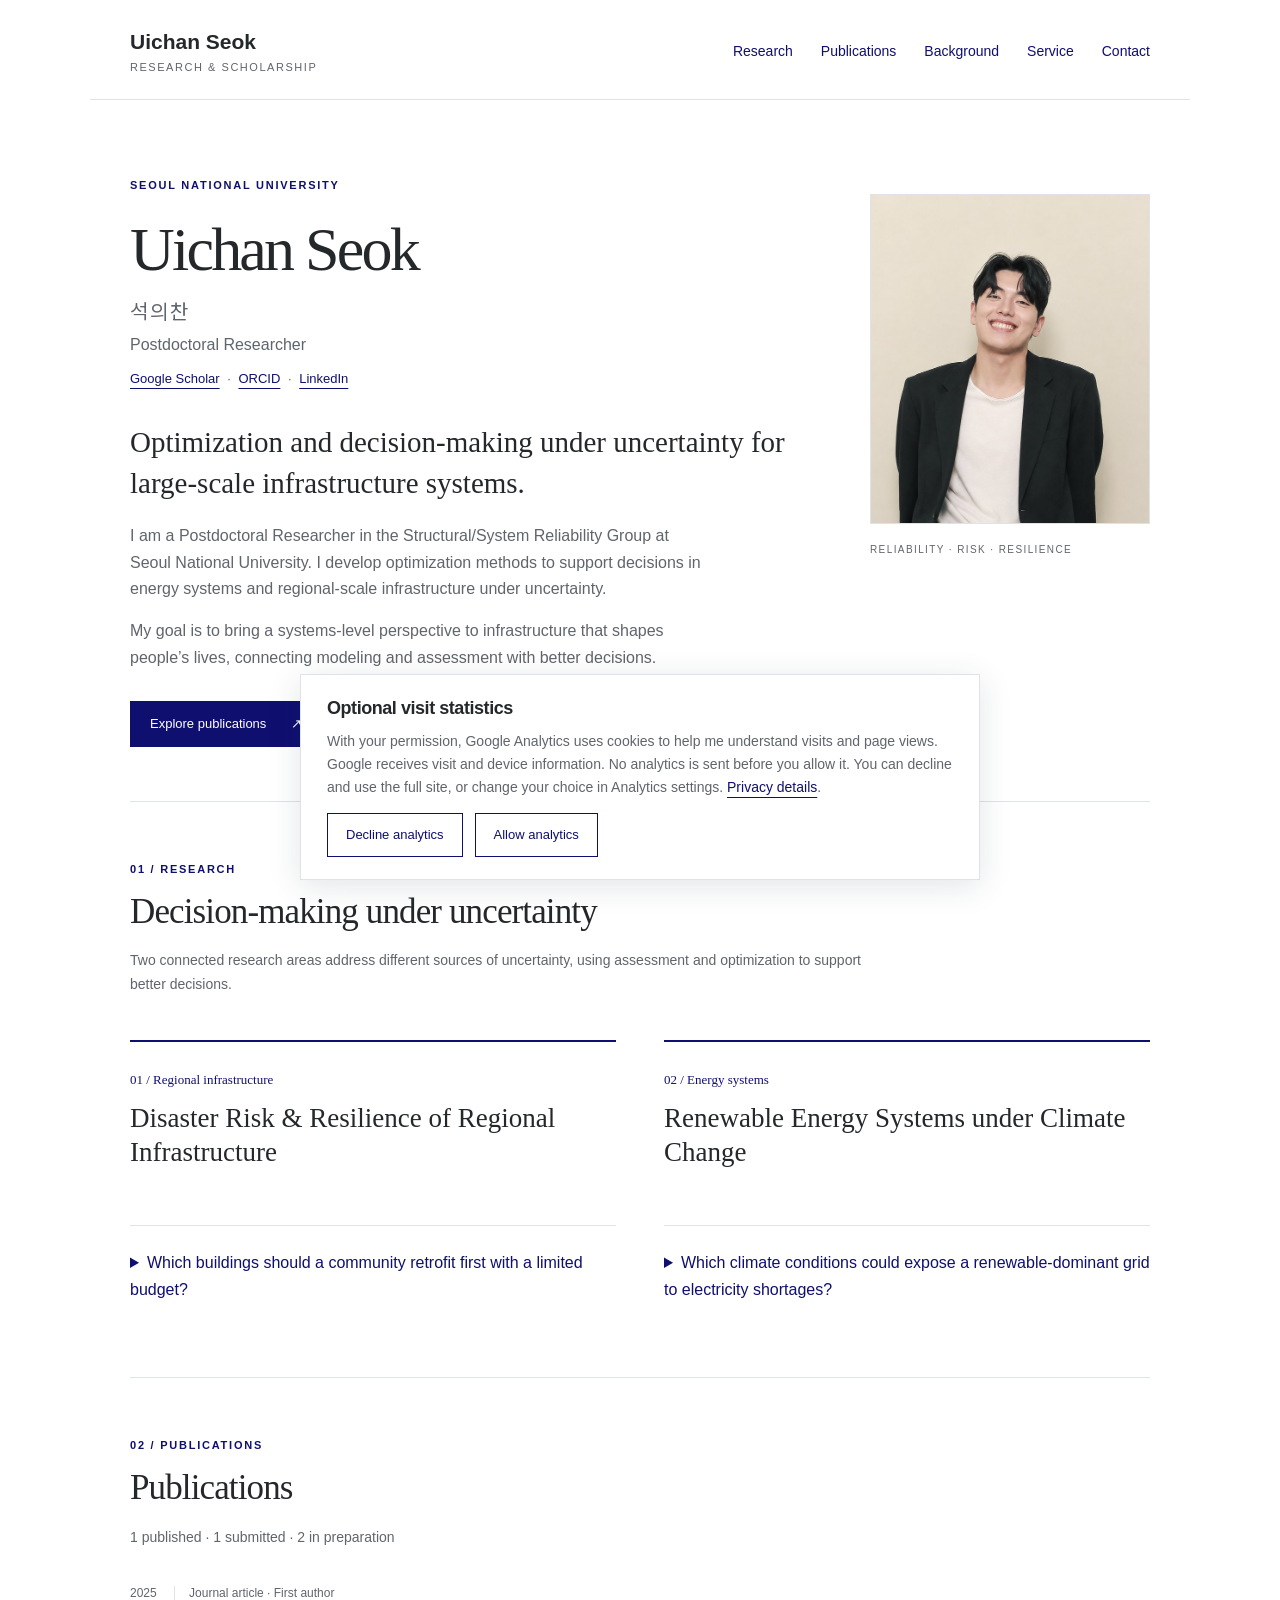
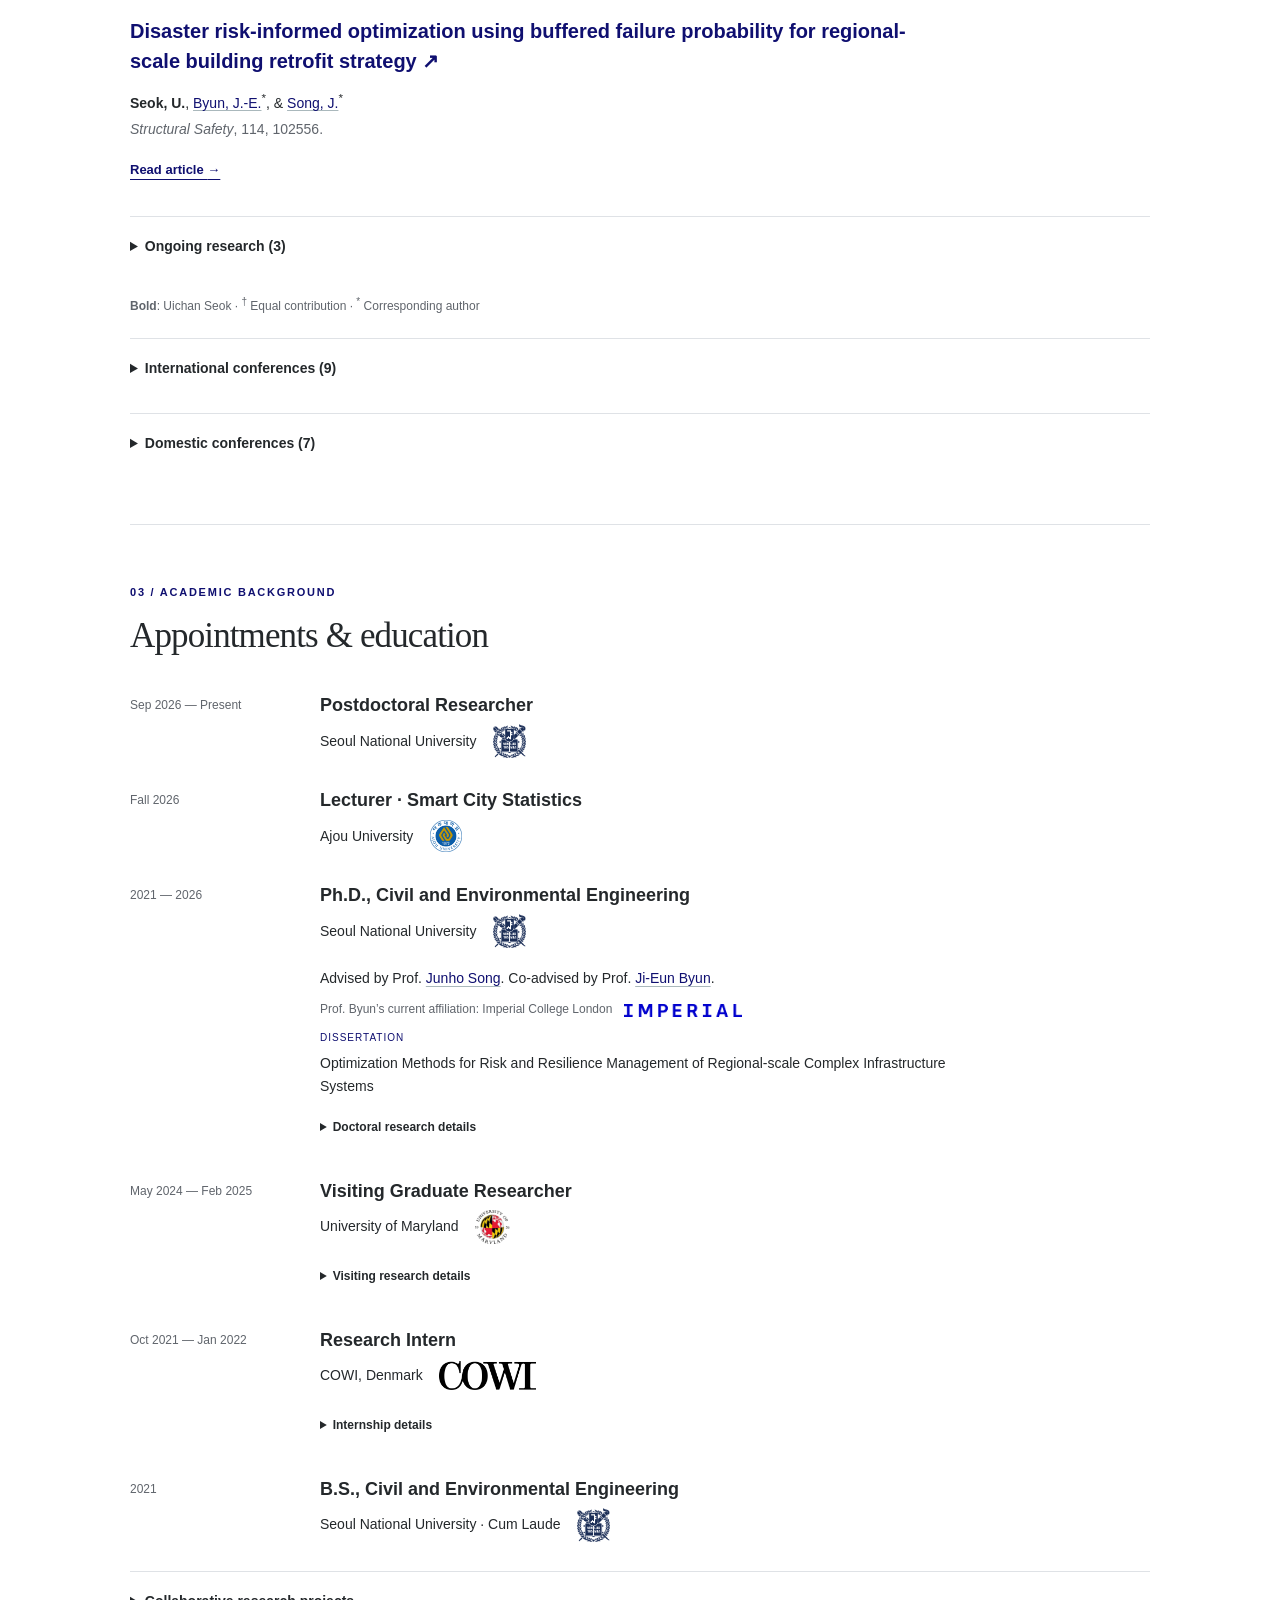
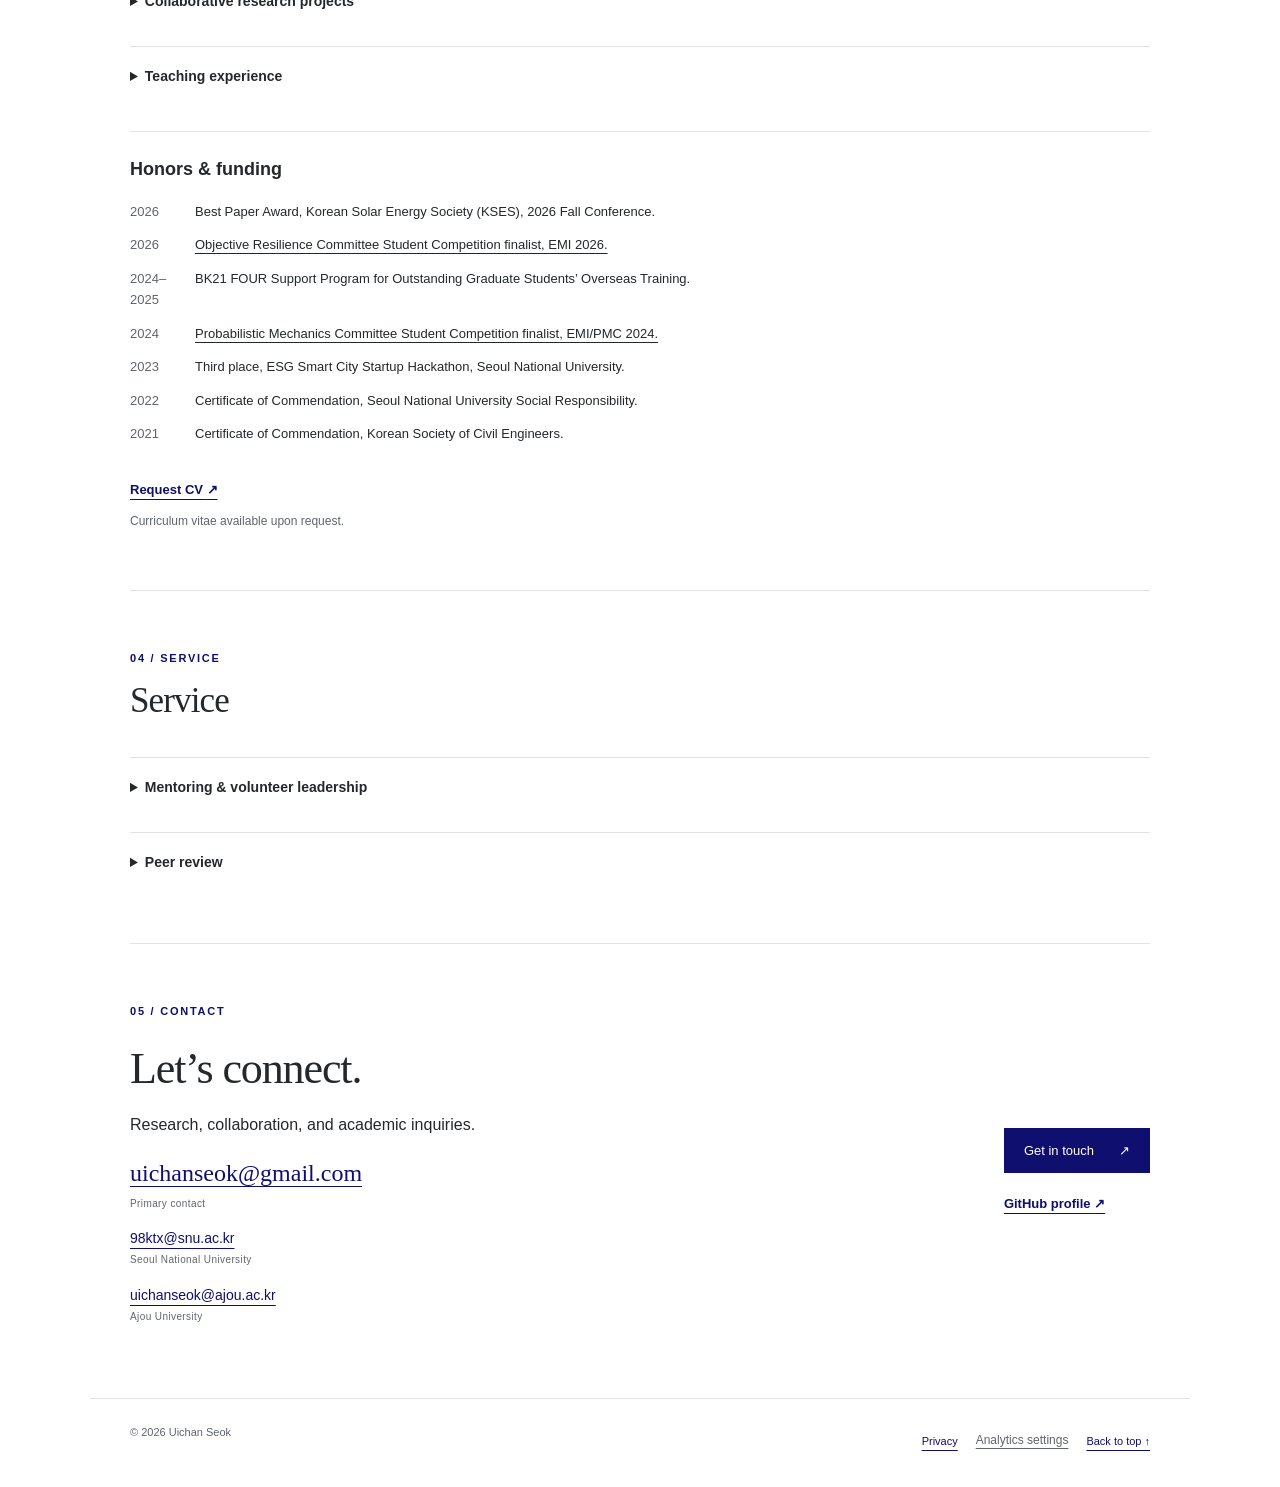
==== commit 1cad5aa8: "Organize research by question and show original paper results" ====
--- a/index.html
+++ b/index.html
@@ -10,6 +10,7 @@
   <link rel="stylesheet" href="assets/style.css?v=20261007">
   <link rel="stylesheet" href="assets/privacy.css">
   <script defer src="assets/analytics.js"></script>
+  
 <link rel="stylesheet" href="assets/research-review.css">
 <link rel="stylesheet" href="assets/snu-preview.css">
 </head>
@@ -23,12 +24,12 @@
 </section>
 <section id="research" class="section research-review"><div class="section-heading"><p class="eyebrow">01 / Research</p><h2>Decision-making under uncertainty</h2><p class="section-intro">Two connected research areas address different sources of uncertainty, using assessment and optimization to support better decisions.</p></div>
 <div class="research-stories">
-<article class="research-story" aria-labelledby="regional-title"><div class="story-heading"><span class="number">01 / Regional infrastructure</span><h3 id="regional-title">Disaster Risk &amp; Resilience of Regional Infrastructure</h3></div><div class="story-copy"><p class="research-question">How can limited resources reduce disaster risk across a whole community?</p><details class="disclosure research-details"><summary>Research details &amp; evidence</summary><figure class="research-figure"><picture><source media="(max-width: 760px)" srcset="assets/regional-decisions-mobile.svg"><img src="assets/regional-decisions.svg" width="560" height="430" alt="Actual Seaside inventory record locations on an OpenStreetMap basemap; not the paper’s selected subset or retrofit results."></picture><figcaption>Full inventory context, not the paper’s 1,000-building subset or retrofit results.<br><a href="https://zenodo.org/records/16851419">F. McKenna, E9Tsunami · CC BY 4.0</a> / <a href="https://www.openstreetmap.org/copyright">© OpenStreetMap contributors · ODbL</a></figcaption></figure><div class="research-body"><p class="contribution">I formulated a mixed-integer regional retrofit model and led its numerical analysis and first-author manuscript preparation.</p><p>I connect uncertainty in hazards, damage, and recovery with risk and resilience assessment. My building retrofit work uses buffered failure probability to prioritize investments under severe loss scenarios.</p><div class="decision-note"><h4>Decisions this research supports</h4><p>Which buildings to retrofit, and how to prioritize investment under uncertainty. Regional resilience assessment also informs recovery decisions.</p></div><div class="method-scope"><h4>Methods &amp; scope</h4><p>Probabilistic risk assessment, mixed-integer optimization, and buffered failure probability connect regional building losses with retrofit priorities. Community resilience assessment extends the research scope to damage, system performance, and recovery.</p></div><div class="evidence-strip"><span class="status">Published · Structural Safety, 2025</span><p><a href="https://doi.org/10.1016/j.strusafe.2024.102556">Disaster risk-informed optimization using buffered failure probability for regional-scale building retrofit strategy <span aria-hidden="true">↗</span></a></p><small>My contribution: mixed-integer retrofit model formulation and numerical analysis; first-author manuscript preparation.</small></div></div></details></div></article>
-<article class="research-story" aria-labelledby="energy-title"><div class="story-heading"><span class="number">02 / Energy systems</span><h3 id="energy-title">Renewable Energy Systems under Climate Change</h3></div><div class="story-copy"><p class="research-question">When could a renewable-dominant power system fall short under a changing climate?</p><details class="disclosure research-details"><summary>Research details &amp; evidence</summary><figure class="research-figure"><picture><source media="(max-width: 760px)" srcset="assets/climate-adequacy-mobile.svg"><img src="assets/climate-adequacy.svg" width="560" height="430" alt="Actual Great Britain geography with 29 buses and 99 model branches from the public research code; no dispatch results."></picture><figcaption>Model topology, not physical line routes or dispatch results; parallel branches overlap.<br><a href="https://github.com/Uichan-Seok/climate-informed-reliability-dispatch">Seok et al. public model · repository MIT</a> / <a href="https://www.naturalearthdata.com/about/terms-of-use/">Natural Earth · public domain</a></figcaption></figure><div class="research-body"><p class="contribution">I assess power shortfall risk by connecting climate projections, weather variability, renewable supply, and demand with network-constrained dispatch.</p><p>The aim is to keep climate uncertainty connected to physical and operational constraints, so adequacy assessment can support planning and operational decisions.</p><div class="decision-note"><h4>Decisions this research supports</h4><p>Identify conditions that stress electricity supply and assess shortfall likelihood and severity to inform planning and operations.</p></div><div class="method-scope"><h4>Methods &amp; scope</h4><p>Climate-to-grid assessment integrates network-constrained DC-OPF for a reduced Great Britain transmission network, measuring daily shortfall probability and severity.</p></div><div class="evidence-strip"><span class="status">Submitted manuscript</span><p><a href="#publications">Climate-informed adequacy stress testing of renewable-dominant power systems using daily reliability dispatch across projection ensembles <span aria-hidden="true">↓</span></a></p><small>See Publications → Ongoing research for authors and submission status.</small></div></div></details></div></article></div>
-<aside class="research-next"><p class="eyebrow">Exploratory direction · not a completed result</p><p>Extend climate-to-grid assessment toward investment decisions that account for inherited storage conditions. This is exploratory grid-planning research.</p></aside>
-<details class="disclosure"><summary>Collaborative research projects</summary><p class="muted">Seoul National University: doctoral research from March 2021, followed by postdoctoral research from September 2026.</p><ul class="detail-list"><li><strong>From 2026</strong>Translational Technologies for AI-driven Risk Intelligence of Infrastructures.</li><li><strong>From 2026</strong>Identification of PSHA Overestimation Mechanisms in South Korea and Development of Hierarchical Bayesian Ground Motion Simulation Models.</li><li><strong>From 2025</strong>GIS-based platform Utilized for seismic Resilience of Urban communities (GURU).</li><li><strong>From 2023</strong>Multi-purpose coastal floating infrastructure technology.</li><li><strong>From 2021</strong>Core technologies for risk intelligence of infrastructures.</li></ul></details><details class="disclosure"><summary>Methods &amp; computational tools</summary><p>Probabilistic system reliability; uncertainty propagation; Monte Carlo simulation; buffered failure probability and CVaR; mixed-integer optimization; network-constrained DC-OPF; climate-data processing; exploratory deep reinforcement learning.</p><p>Python, MATLAB, PyPSA, CPLEX, and HiGHS.</p></details></section>
+<article class="research-story" aria-labelledby="regional-title"><div class="story-heading"><span class="number">01 / Regional infrastructure</span><h3 id="regional-title">Disaster Risk &amp; Resilience of Regional Infrastructure</h3></div><div class="story-copy research-questions"><details class="disclosure research-details question-item" id="regional-retrofit-question"><summary id="regional-retrofit-prompt">Which buildings should a community retrofit first with a limited budget?</summary><div class="question-content" id="regional-retrofit-content"><figure class="research-figure paper-result"><a class="paper-figure-open" href="assets/paper-figures/seok-2025-fig4b.jpeg" data-title="Structural Safety (2025) · Fig. 4(b)" data-description="Fig. 4(b): DBSCAN-clustered retrofit solution at target buffered failure probability 0.2. The study analyzes 1,000 buildings selected by real market value under the modeled earthquake and tsunami scenario. Circles denote retrofit and crosses non-retrofit; symbol size is proportional to neighborhood building count. Source: Seok, Byun and Song (2025), Structural Safety 114, 102556. DOI: 10.1016/j.strusafe.2024.102556. Accepted manuscript CC BY-NC-ND; embedded basemap credits retained." aria-label="Enlarge Structural Safety (2025) · Fig. 4(b)"><img src="assets/paper-figures/seok-2025-fig4b.jpeg" alt="Published retrofit-selection result for Seaside at target buffered failure probability0.2. Yellow circles represent retrofit selections and crosses represent non-retrofit selections in the DBSCAN-clustered view; marker size reflects neighborhood building counts."></a><figcaption><span class="map-limit">Fig. 4(b) · Seaside, 1,000-building study; target buffered failure probability 0.2. Clustered symbols represent neighborhoods, not individual buildings.</span><span class="map-sources">Seok, Byun &amp; Song (2025), Structural Safety. <a href="https://eprints.gla.ac.uk/365151/">Accepted manuscript</a> · <a href="https://creativecommons.org/licenses/by-nc-nd/4.0/">CC BY-NC-ND 4.0</a>. Original basemap credits retained in the image.</span><span class="figure-hint">Select figure to enlarge</span></figcaption></figure><div class="research-brief"><p>The optimization identifies which buildings to retrofit under the specified loss-risk target. I developed the model and led the numerical analysis and first-author manuscript preparation.</p></div><ul class="question-papers"><li><p class="research-reference"><span class="status">Published · Structural Safety, 2025</span><a href="https://doi.org/10.1016/j.strusafe.2024.102556">Regional retrofit optimization <span aria-hidden="true">↗</span></a></p></li></ul></div></details></div></article>
+<article class="research-story" aria-labelledby="energy-title"><div class="story-heading"><span class="number">02 / Energy systems</span><h3 id="energy-title">Renewable Energy Systems under Climate Change</h3></div><div class="story-copy research-questions"><details class="disclosure research-details question-item" id="climate-adequacy-question"><summary id="climate-adequacy-prompt">Which climate conditions could expose a renewable-dominant grid to electricity shortages?</summary><div class="question-content" id="climate-adequacy-content"><figure class="research-figure paper-result"><a class="paper-figure-open" href="assets/paper-figures/climate-adequacy-submitted-fig12.png" data-title="Climate-informed adequacy stress testing · Fig. 12 (submitted)" data-description="Fig. 12: Pooled DJF spatial synthesis of bus adequacy risk and line-level binding probability. Panels a–c: Existing, Uniform and Demand-proportionate siting. Node fill: bus LOLP; node area: bus CVaR0.95; line width: the probability of an individual line binding among system-shortfall day-members. All panels use common scales, baseline demand D0, DC reliability dispatch and original pairing. Each panel pools 49,500 winter day-members from 11 ensemble members over 2020–2069. Model connections are not physical line routes; binding association does not establish causation. Source: Seok, Bloomfield, Byun and Song, submitted manuscript." aria-label="Enlarge Climate-informed adequacy stress testing · Fig. 12 (submitted)"><img src="assets/paper-figures/climate-adequacy-submitted-fig12.png" alt="Submitted Fig.12 compares Existing,Uniform,and Demand-proportionate renewable siting on the reduced GB model in winter. Node fill indicates bus LOLP,node area CVaR0.95,and line width conditional line-binding probability."></a><figcaption><span class="map-limit">Fig. 12 · Winter (DJF) model results. Node colour: shortage probability; size: tail severity (CVaR₀.₉₅); line width: binding probability conditional on system shortfall.</span><span class="map-sources">Seok et al. · Submitted manuscript. Baseline demand D₀; 11 ensemble members, 2020–2069. Model connections are not physical line routes.</span><span class="figure-hint">Select figure to enlarge</span></figcaption></figure><div class="research-brief"><p>In the modeled winter conditions, shortfall risk and binding transmission limits vary with renewable siting. I assess shortage likelihood and tail severity with network-constrained dispatch; line binding is associated with shortfalls, not proof of their cause.</p></div><ul class="question-papers"><li><p class="research-reference"><span class="status">Submitted manuscript</span><a href="#publications">Climate-informed adequacy stress testing <span aria-hidden="true">↗</span></a></p></li></ul><p class="research-extension"><strong>Current extension · exploratory</strong> I am exploring investment planning that accounts for inherited storage conditions. This work is not a completed result.</p></div></details></div></article></div>
+
+</section>
 <section id="publications" class="section"><div class="section-heading"><p class="eyebrow">02 / Publications</p><h2>Publications</h2><p class="section-intro">1 published · 1 submitted · 2 in preparation</p></div><ol class="publications"><li><div class="pub-meta">2025 <span>Journal article · First author</span></div><h3><a href="https://doi.org/10.1016/j.strusafe.2024.102556">Disaster risk-informed optimization using buffered failure probability for regional-scale building retrofit strategy <span aria-hidden="true">↗</span></a></h3><p><strong>Seok, U.</strong>, <a class="person-link" href="https://jieunbyun.github.io/jieunbyun.html">Byun, J.-E.</a><sup>*</sup>, &amp; <a class="person-link" href="https://systemreliability.wordpress.com/junhosong/">Song, J.</a><sup>*</sup></p><p class="venue"><em>Structural Safety</em>, 114, 102556.</p><a class="text-link" href="https://doi.org/10.1016/j.strusafe.2024.102556">Read article <span aria-hidden="true">→</span></a></li></ol><details class="disclosure ongoing-research"><summary>Ongoing research (3)</summary><ol class="publications"><li class="manuscript"><div class="pub-meta">Submitted <span>Manuscript · First author</span></div><h3>Climate-informed adequacy stress testing of renewable-dominant power systems using daily reliability dispatch across projection ensembles</h3><p><strong>Seok, U.</strong>, <a class="person-link" href="https://hcbloomfield19.github.io/">Bloomfield, H.</a>, <a class="person-link" href="https://jieunbyun.github.io/jieunbyun.html">Byun, J.-E.</a><sup>*</sup>, &amp; <a class="person-link" href="https://systemreliability.wordpress.com/junhosong/">Song, J.</a><sup>*</sup></p></li><li class="manuscript"><div class="pub-meta">In preparation <span>Manuscript · Co-first author</span></div><h3>Confidence ellipses and adaptive sample allocation for reliability–redundancy analysis</h3><p><strong>Seok, U.</strong><sup>†</sup>, <a class="person-link" href="https://systemreliability.wordpress.com/people/">Lim, S.</a><sup>†</sup>, &amp; <a class="person-link" href="https://systemreliability.wordpress.com/junhosong/">Song, J.</a><sup>*</sup></p></li><li class="manuscript"><div class="pub-meta">In preparation <span>Manuscript · First author</span></div><h3>Dynamic operational risk assessment of renewable-dominated power systems under climate uncertainty via diffusion-based spatiotemporal scenario generation</h3><p><strong>Seok, U.</strong>, <a class="person-link" href="https://jieunbyun.github.io/jieunbyun.html">Byun, J.-E.</a><sup>*</sup>, &amp; <a class="person-link" href="https://systemreliability.wordpress.com/junhosong/">Song, J.</a><sup>*</sup></p></li></ol></details><p class="authorship-note"><strong>Bold</strong>: Uichan Seok · <sup>†</sup> Equal contribution · <sup>*</sup> Corresponding author</p><details class="disclosure conference-details"><summary>International conferences (9)</summary><ol class="conference-list"><li>Seok, U., <a class="person-link" href="https://jieunbyun.github.io/jieunbyun.html">Byun, J.-E.</a>, and <a class="person-link" href="https://systemreliability.wordpress.com/junhosong/">Song, J.</a> (2026). Probabilistic stress testing of national-scale power grids under climate change with physically and operationally consistent dispatch. EMI 2026, Boulder, Colorado. Objective Resilience Committee Student Competition finalist.</li><li>Seok, U., <a class="person-link" href="https://jieunbyun.github.io/jieunbyun.html">Byun, J.-E.</a>, and <a class="person-link" href="https://systemreliability.wordpress.com/junhosong/">Song, J.</a> (2025). Assessing power shortfall risks in Great Britain under higher renewables and climate change. CECAR 10, Jeju, South Korea.</li><li>Seok, U., <a class="person-link" href="https://jieunbyun.github.io/jieunbyun.html">Byun, J.-E.</a>, and <a class="person-link" href="https://systemreliability.wordpress.com/junhosong/">Song, J.</a> (2025). Probabilistic weather modelling and system optimization for reliable renewable energy supply: A case study in Great Britain. ICOSSAR 2025, Los Angeles, California.</li><li>Seok, U., Mohammadi, A., <a class="person-link" href="https://eng.umd.edu/clark/faculty/802">Bensi, M.</a>, and <a class="person-link" href="https://systemreliability.wordpress.com/junhosong/">Song, J.</a> (2024). Uncertainty analysis of hurricane prediction models used in risk assessments: The role of surface roughness and impact on social vulnerability. AGU24, Washington, D.C.</li><li>Seok, U., <a class="person-link" href="https://jieunbyun.github.io/jieunbyun.html">Byun, J.-E.</a>, <a class="person-link" href="https://sae.usc.edu/directory/faculty/profile/?fname=Johannes&amp;lname=Royset">Royset, J. O.</a>, and <a class="person-link" href="https://systemreliability.wordpress.com/junhosong/">Song, J.</a> (2024). Risk-informed strategic power network planning for renewable energy transitions with DC-OPF. IFIP WG 7.5, Berkeley, California.</li><li>Seok, U., <a class="person-link" href="https://jieunbyun.github.io/jieunbyun.html">Byun, J.-E.</a>, and <a class="person-link" href="https://systemreliability.wordpress.com/junhosong/">Song, J.</a> (2024). Reliability-based optimization of regional building retrofit subsidy support strategy using buffered failure probability. ECCOMAS Congress, Lisbon, Portugal.</li><li>Seok, U., <a class="person-link" href="https://jieunbyun.github.io/jieunbyun.html">Byun, J.-E.</a>, and <a class="person-link" href="https://systemreliability.wordpress.com/junhosong/">Song, J.</a> (2024). Reliability-based optimization of regional building retrofit strategy using buffered failure probability. EMI/PMC 2024, Chicago, Illinois. Probabilistic Mechanics Committee Student Competition finalist.</li><li>Seok, U., <a class="person-link" href="https://dongkyu-lee.info/">Lee, D.</a>, and <a class="person-link" href="https://systemreliability.wordpress.com/junhosong/">Song, J.</a> (2024). Hierarchical matrix-based system reliability method for large-scale systems. SIAM Conference on Uncertainty Quantification, Trieste, Italy.</li><li>Seok, U., <a class="person-link" href="https://jieunbyun.github.io/jieunbyun.html">Byun, J.-E.</a>, and <a class="person-link" href="https://systemreliability.wordpress.com/junhosong/">Song, J.</a> (2023). Comparing conventional and buffered failure probability from the perspective of risk-based decision-making. ICASP14, Dublin, Ireland.</li></ol></details><details class="disclosure conference-details"><summary>Domestic conferences (7)</summary><ol class="conference-list"><li>Seok, U., Park, J., Jeong, J., and <a class="person-link" href="https://systemreliability.wordpress.com/junhosong/">Song, J.</a> (2026). Development of System-Reliability-based Disaster Resilience Assessment Framework for Urban Communities. KSCE 2026 Convention, Jeongseon, South Korea.</li><li>Seok, U., <a class="person-link" href="https://jieunbyun.github.io/jieunbyun.html">Byun, J.-E.</a>, and <a class="person-link" href="https://systemreliability.wordpress.com/junhosong/">Song, J.</a> (2026). Climate-informed Adequacy Stress Testing of Renewable-dominant Power Systems using Daily Reliability Dispatch across Projection Ensembles. 2026 Fall Conference, The Korean Solar Energy Society (KSES), Boryeong, South Korea.</li><li>Seok, U., <a class="person-link" href="https://jieunbyun.github.io/jieunbyun.html">Byun, J.-E.</a>, and <a class="person-link" href="https://systemreliability.wordpress.com/junhosong/">Song, J.</a> (2025). Disaster risk-informed optimization for regional-scale building retrofit strategy using buffered failure probability. KSCE 2025 Convention, Cheongju.</li><li>Seok, U., <a class="person-link" href="https://jieunbyun.github.io/jieunbyun.html">Byun, J.-E.</a>, and <a class="person-link" href="https://systemreliability.wordpress.com/junhosong/">Song, J.</a> (2024). Reliability-based optimization of regional building seismic retrofit strategy using buffered failure probability. Earthquake Engineering Society of Korea, Gyeongju.</li><li>Seok, U., <a class="person-link" href="https://dongkyu-lee.info/">Lee, D.</a>, and <a class="person-link" href="https://systemreliability.wordpress.com/junhosong/">Song, J.</a> (2023). Hierarchical matrix-based system reliability method for large-scale complex systems. KSCE 2023 Convention, Yeosu.</li><li>Seok, U., <a class="person-link" href="https://jieunbyun.github.io/jieunbyun.html">Byun, J.-E.</a>, and <a class="person-link" href="https://systemreliability.wordpress.com/junhosong/">Song, J.</a> (2022). Reliability-based optimization of complex systems using Bayesian network. KSCE 2022 Convention, Busan.</li><li>Seok, U., and <a class="person-link" href="https://systemreliability.wordpress.com/junhosong/">Song, J.</a> (2022). Fragility curve of power transmission tower using artificial seismic waves in Korea and application to reliability analysis of power systems. COSEIK Annual Conference, Jeju.</li></ol></details></section>
-<section id="cv" class="section"><div class="section-heading"><p class="eyebrow">03 / Academic background</p><h2>Appointments &amp; education</h2></div><div class="timeline"><article><p class="date">Sep 2026 — Present</p><div><h3>Postdoctoral Researcher</h3><p class="institution"><span>Seoul National University</span><a class="institution-logo snu" href="https://www.snu.ac.kr/" aria-label="Seoul National University official website"><img src="assets/logos/snu.png" alt="" loading="lazy"></a></p></div></article><article><p class="date">Fall 2026</p><div><h3>Lecturer · Smart City Statistics</h3><p class="institution"><span>Ajou University</span><a class="institution-logo ajou" href="https://www.ajou.ac.kr/" aria-label="Ajou University official website"><img src="assets/logos/ajou.png" alt="" loading="lazy"></a></p></div></article><article><p class="date">2021 — 2026</p><div><h3>Ph.D., Civil and Environmental Engineering</h3><p class="institution"><span>Seoul National University</span><a class="institution-logo snu" href="https://www.snu.ac.kr/" aria-label="Seoul National University official website"><img src="assets/logos/snu.png" alt="" loading="lazy"></a></p><div class="doctoral-context"><p>Advised by Prof. <a class="person-link" href="https://systemreliability.wordpress.com/junhosong/">Junho Song</a>. Co-advised by Prof. <a class="person-link" href="https://jieunbyun.github.io/jieunbyun.html">Ji-Eun Byun</a>.</p><p class="byun-affiliation"><span>Prof. Byun’s current affiliation: Imperial College London</span><a class="imperial-logo" href="https://www.imperial.ac.uk/" aria-label="Imperial College London official website"><img src="assets/logos/imperial.png" alt="" loading="lazy"></a></p><p class="dissertation"><span>Dissertation</span>Optimization Methods for Risk and Resilience Management of Regional-scale Complex Infrastructure Systems</p></div><details class="disclosure compact"><summary>Doctoral research details</summary><p>Specialization: Structural and System Reliability Engineering.</p></details></div></article><article><p class="date">May 2024 — Feb 2025</p><div><h3>Visiting Graduate Researcher</h3><p class="institution"><span>University of Maryland</span><a class="institution-logo umd" href="https://umd.edu/" aria-label="University of Maryland official website"><img src="assets/logos/umd.png" alt="" loading="lazy"></a></p><details class="disclosure compact"><summary>Visiting research details</summary><p>Advisor: Prof. <a class="person-link" href="https://eng.umd.edu/clark/faculty/802">Michelle T. Bensi</a>.</p><p>BK21 FOUR overseas training support.</p></details></div></article><article><p class="date">Oct 2021 — Jan 2022</p><div><h3>Research Intern</h3><p class="institution"><span>COWI, Denmark</span><a class="institution-logo cowi" href="https://www.cowi.com/" aria-label="COWI, Denmark official website"><img src="assets/logos/cowi.png" alt="" loading="lazy"></a></p><details class="disclosure compact"><summary>Internship details</summary><p class="mentor-affiliation"><span>Mentor: Prof. <a class="person-link" href="https://www.liberty.edu/engineering/faculty/hyun-joong-kim/">Hyunjoong Kim</a> (currently at Liberty University).</span><a class="liberty-logo" href="https://www.liberty.edu/" aria-label="Liberty University official website"><img src="assets/logos/liberty.svg" alt="Liberty University" width="85" height="73" loading="lazy"></a></p><p>Online research internship (WTP), supported by the Ministry of Trade, Industry and Energy, Korea.</p></details></div></article><article><p class="date">2021</p><div><h3>B.S., Civil and Environmental Engineering</h3><p class="institution"><span>Seoul National University · Cum Laude</span><a class="institution-logo snu" href="https://www.snu.ac.kr/" aria-label="Seoul National University official website"><img src="assets/logos/snu.png" alt="" loading="lazy"></a></p></div></article></div><details class="disclosure"><summary>Teaching experience</summary><ul class="detail-list"><li><strong>Fall 2026 · Lecturer</strong>Smart City Statistics, Ajou University.</li><li><strong>December 2023 &amp; December 2022 · Teaching Assistant</strong>Statistical Analysis Techniques using R short courses, Seoul National University.</li><li><strong>Spring 2022 · Teaching Assistant</strong>Digital Design in Civil and Environmental Engineering, Seoul National University.</li><li><strong>Spring 2021 · Teaching Assistant</strong>Digital Computer Concept and Practice, Seoul National University.</li></ul></details><div class="honors"><h3>Honors &amp; funding</h3><ul><li><span>2026</span><div>Best Paper Award, Korean Solar Energy Society (KSES), 2026 Fall Conference.</div></li><li><span>2026</span><div><span class="finalist-text">Objective Resilience Committee Student Competition finalist, EMI 2026.</span></div></li><li><span>2024–2025</span><div>BK21 FOUR Support Program for Outstanding Graduate Students’ Overseas Training.</div></li><li><span>2024</span><div><span class="finalist-text">Probabilistic Mechanics Committee Student Competition finalist, EMI/PMC 2024.</span></div></li><li><span>2023</span><div>Third place, ESG Smart City Startup Hackathon, Seoul National University.</div></li><li><span>2022</span><div>Certificate of Commendation, Seoul National University Social Responsibility.</div></li><li><span>2021</span><div>Certificate of Commendation, Korean Society of Civil Engineers.</div></li></ul></div><div class="cv-request"><a class="text-link" href="mailto:uichanseok@gmail.com?subject=CV%20Request">Request CV <span aria-hidden="true">↗</span></a><p class="muted">Curriculum vitae available upon request.</p></div></section>
+<section id="cv" class="section"><div class="section-heading"><p class="eyebrow">03 / Academic background</p><h2>Appointments &amp; education</h2></div><div class="timeline"><article><p class="date">Sep 2026 — Present</p><div><h3>Postdoctoral Researcher</h3><p class="institution"><span>Seoul National University</span><a class="institution-logo snu" href="https://www.snu.ac.kr/" aria-label="Seoul National University official website"><img src="assets/logos/snu.png" alt="" loading="lazy"></a></p></div></article><article><p class="date">Fall 2026</p><div><h3>Lecturer · Smart City Statistics</h3><p class="institution"><span>Ajou University</span><a class="institution-logo ajou" href="https://www.ajou.ac.kr/" aria-label="Ajou University official website"><img src="assets/logos/ajou.png" alt="" loading="lazy"></a></p></div></article><article><p class="date">2021 — 2026</p><div><h3>Ph.D., Civil and Environmental Engineering</h3><p class="institution"><span>Seoul National University</span><a class="institution-logo snu" href="https://www.snu.ac.kr/" aria-label="Seoul National University official website"><img src="assets/logos/snu.png" alt="" loading="lazy"></a></p><div class="doctoral-context"><p>Advised by Prof. <a class="person-link" href="https://systemreliability.wordpress.com/junhosong/">Junho Song</a>. Co-advised by Prof. <a class="person-link" href="https://jieunbyun.github.io/jieunbyun.html">Ji-Eun Byun</a>.</p><p class="byun-affiliation"><span>Prof. Byun’s current affiliation: Imperial College London</span><a class="imperial-logo" href="https://www.imperial.ac.uk/" aria-label="Imperial College London official website"><img src="assets/logos/imperial.png" alt="" loading="lazy"></a></p><p class="dissertation"><span>Dissertation</span>Optimization Methods for Risk and Resilience Management of Regional-scale Complex Infrastructure Systems</p></div><details class="disclosure compact"><summary>Doctoral research details</summary><p>Specialization: Structural and System Reliability Engineering.</p></details></div></article><article><p class="date">May 2024 — Feb 2025</p><div><h3>Visiting Graduate Researcher</h3><p class="institution"><span>University of Maryland</span><a class="institution-logo umd" href="https://umd.edu/" aria-label="University of Maryland official website"><img src="assets/logos/umd.png" alt="" loading="lazy"></a></p><details class="disclosure compact"><summary>Visiting research details</summary><p>Advisor: Prof. <a class="person-link" href="https://eng.umd.edu/clark/faculty/802">Michelle T. Bensi</a>.</p><p>BK21 FOUR overseas training support.</p></details></div></article><article><p class="date">Oct 2021 — Jan 2022</p><div><h3>Research Intern</h3><p class="institution"><span>COWI, Denmark</span><a class="institution-logo cowi" href="https://www.cowi.com/" aria-label="COWI, Denmark official website"><img src="assets/logos/cowi.png" alt="" loading="lazy"></a></p><details class="disclosure compact"><summary>Internship details</summary><p class="mentor-affiliation"><span>Mentor: Prof. <a class="person-link" href="https://www.liberty.edu/engineering/faculty/hyun-joong-kim/">Hyunjoong Kim</a> (currently at Liberty University).</span><a class="liberty-logo" href="https://www.liberty.edu/" aria-label="Liberty University official website"><img src="assets/logos/liberty.svg" alt="Liberty University" width="85" height="73" loading="lazy"></a></p><p>Online research internship (WTP), supported by the Ministry of Trade, Industry and Energy, Korea.</p></details></div></article><article><p class="date">2021</p><div><h3>B.S., Civil and Environmental Engineering</h3><p class="institution"><span>Seoul National University · Cum Laude</span><a class="institution-logo snu" href="https://www.snu.ac.kr/" aria-label="Seoul National University official website"><img src="assets/logos/snu.png" alt="" loading="lazy"></a></p></div></article></div><details class="disclosure"><summary>Collaborative research projects</summary><ul class="detail-list"><li><strong>From 2026</strong>Translational Technologies for AI-driven Risk Intelligence of Infrastructures.</li><li><strong>From 2026</strong>Identification of PSHA Overestimation Mechanisms in South Korea and Development of Hierarchical Bayesian Ground Motion Simulation Models.</li><li><strong>From 2025</strong>GIS-based platform Utilized for seismic Resilience of Urban communities (GURU).</li><li><strong>From 2023</strong>Multi-purpose coastal floating infrastructure technology.</li><li><strong>From 2021</strong>Core technologies for risk intelligence of infrastructures.</li></ul></details><details class="disclosure"><summary>Teaching experience</summary><ul class="detail-list"><li><strong>Fall 2026 · Lecturer</strong>Smart City Statistics, Ajou University.</li><li><strong>December 2023 &amp; December 2022 · Teaching Assistant</strong>Statistical Analysis Techniques using R short courses, Seoul National University.</li><li><strong>Spring 2022 · Teaching Assistant</strong>Digital Design in Civil and Environmental Engineering, Seoul National University.</li><li><strong>Spring 2021 · Teaching Assistant</strong>Digital Computer Concept and Practice, Seoul National University.</li></ul></details><div class="honors"><h3>Honors &amp; funding</h3><ul><li><span>2026</span><div>Best Paper Award, Korean Solar Energy Society (KSES), 2026 Fall Conference.</div></li><li><span>2026</span><div><span class="finalist-text">Objective Resilience Committee Student Competition finalist, EMI 2026.</span></div></li><li><span>2024–2025</span><div>BK21 FOUR Support Program for Outstanding Graduate Students’ Overseas Training.</div></li><li><span>2024</span><div><span class="finalist-text">Probabilistic Mechanics Committee Student Competition finalist, EMI/PMC 2024.</span></div></li><li><span>2023</span><div>Third place, ESG Smart City Startup Hackathon, Seoul National University.</div></li><li><span>2022</span><div>Certificate of Commendation, Seoul National University Social Responsibility.</div></li><li><span>2021</span><div>Certificate of Commendation, Korean Society of Civil Engineers.</div></li></ul></div><div class="cv-request"><a class="text-link" href="mailto:uichanseok@gmail.com?subject=CV%20Request">Request CV <span aria-hidden="true">↗</span></a><p class="muted">Curriculum vitae available upon request.</p></div></section>
 <section id="service" class="section service"><div class="section-heading"><p class="eyebrow">04 / Service</p><h2>Service</h2></div><details class="disclosure"><summary>Mentoring &amp; volunteer leadership</summary><div class="service-summary"><div><h3>Shanum Leaders Club · Gold Level</h3><p class="muted">Seoul National University Social Responsibility</p></div><a class="text-link" href="https://snusr.snu.ac.kr/network/leaders-club/gold">Official service profile <span aria-hidden="true">↗</span></a></div><ul class="detail-list"><li><strong>Winter 2021</strong>Activity team leader, Digital SNU online volunteering in Vietnam.</li><li><strong>Winter 2019</strong>Activity team leader, visiting mentoring in Ulsan.</li><li><strong>2020 &amp; 2021</strong>SNU Mentoring.</li></ul><p class="muted">2022 Certificate of Commendation, Seoul National University Social Responsibility.</p></details><details class="disclosure"><summary>Peer review</summary><ul class="detail-list"><li><strong>Journal reviewer</strong><em>Reliability Engineering &amp; System Safety</em><br><em>Scientific Reports</em><br><em>Structural Safety</em></li></ul></details></section>
 <section id="contact" class="section contact"><div><p class="eyebrow">05 / Contact</p><h2>Let’s connect.</h2><p>Research, collaboration, and academic inquiries.</p><div class="contact-emails"><a class="email" href="mailto:uichanseok@gmail.com">uichanseok@gmail.com</a><span class="contact-label">Primary contact</span><a href="mailto:98ktx@snu.ac.kr">98ktx@snu.ac.kr</a><span class="contact-label">Seoul National University</span><a href="mailto:uichanseok@ajou.ac.kr">uichanseok@ajou.ac.kr</a><span class="contact-label">Ajou University</span></div></div><div class="contact-actions"><a class="button" href="mailto:uichanseok@gmail.com">Get in touch <span aria-hidden="true">↗</span></a><a class="text-link" href="https://github.com/Uichan-Seok">GitHub profile <span aria-hidden="true">↗</span></a></div></section>
 </main><footer><p>© 2026 Uichan Seok</p><div class="privacy-controls"><a href="privacy.html">Privacy</a><button id="analytics-settings" type="button">Analytics settings</button><a href="#about">Back to top ↑</a></div></footer>
@@ -39,5 +40,6 @@
   <div class="consent-actions"><button id="analytics-decline" type="button">Decline analytics</button><button id="analytics-accept" type="button">Allow analytics</button></div>
 </section>
 <p id="analytics-status" class="visually-hidden" role="status"></p>
+<dialog class="figure-dialog" id="figure-viewer" aria-labelledby="figure-viewer-title"><div class="figure-dialog-toolbar"><h2 id="figure-viewer-title">Research figure</h2><div><button type="button" id="figure-size" aria-pressed="false">Original size</button><button type="button" id="figure-close">Close</button></div></div><div class="figure-stage" tabindex="0" aria-label="Enlarged figure; scroll to inspect at original size"><img id="figure-viewer-image" alt=""></div><p id="figure-viewer-description"></p></dialog><script defer src="assets/figure-viewer.js"></script>
 </body>
 </html>
--- a/assets/snu-preview.css
+++ b/assets/snu-preview.css
@@ -18,3 +18,23 @@
 .research-details .research-figure{box-sizing:border-box;margin:18px auto 28px;padding:0;max-width:460px}
 .research-body{font-size:14px;line-height:1.65}.research-body p{margin-top:16px}
 @media(max-width:760px){.research-stories{grid-template-columns:1fr;gap:32px}.story-heading h3{min-height:0;font-size:25px}.story-copy .research-question{min-height:0}.research-details .research-figure{max-width:400px}}
+
+/* Research simplification review: one narrative and one paper reference per theme. */
+.research-brief{margin:20px 0 24px!important;color:var(--ink)!important;font-size:15px!important;line-height:1.7!important}
+.research-reference{margin-top:24px!important}.research-reference .status{display:block;font-size:11px;color:var(--muted);margin-bottom:7px;letter-spacing:.035em}
+.research-reference a{font-size:14px;text-underline-offset:3px}.research-extension{font-size:13px!important;margin-top:24px!important}.research-extension strong{font-weight:600;color:var(--ink)}
+
+/* Readability: short contribution sentences; source notes stay distinct from the research narrative. */
+.research-brief p{margin:0 0 12px!important;font-size:15px!important;line-height:1.7!important;color:var(--ink)!important}
+.map-limit,.map-sources{display:block}.map-limit{color:var(--muted)}.map-sources{margin-top:7px;font-size:11px;line-height:1.65}
+
+/* Each research question owns an independent disclosure and a list of related papers. */
+.research-questions .question-item{margin-top:0}
+.research-questions .question-item>summary{font-size:16px;line-height:1.65;font-weight:500;padding:16px 0;color:var(--accent)}
+.question-content{min-width:0}.question-papers{list-style:none;padding:0;margin:24px 0 0}.question-papers>li{margin:0}.question-papers .research-reference{margin:0!important}
+
+/* Original paper figures with an accessible native-dialog viewer. */
+.paper-result{margin-top:22px!important}.paper-figure-open{display:block;cursor:zoom-in}.paper-figure-open img{height:auto;width:100%;display:block}.paper-figure-open:focus-visible{outline:2px solid var(--accent);outline-offset:5px}.figure-hint{display:block;margin-top:8px;color:var(--accent);font-size:12px}
+.figure-dialog{box-sizing:border-box;width:min(1200px,calc(100vw - 24px));max-width:calc(100vw - 24px);max-height:calc(100vh - 24px);padding:20px;border:0;background:#fff;color:var(--ink)}.figure-dialog::backdrop{background:rgba(15,15,50,.65)}
+.figure-dialog-toolbar{display:flex;gap:16px;align-items:start;justify-content:space-between;margin-bottom:16px}.figure-dialog-toolbar h2{font:600 16px/1.4 Arial,sans-serif;margin:0}.figure-dialog-toolbar>div{display:flex;gap:8px;flex-shrink:0}.figure-dialog button{font:inherit;font-size:13px;border:1px solid var(--accent);background:#fff;color:var(--accent);padding:8px 12px;cursor:pointer;min-height:44px}.figure-dialog button:focus-visible,.figure-stage:focus-visible{outline:2px solid var(--accent);outline-offset:3px}.figure-stage{max-height:65vh;overflow:auto;overscroll-behavior:contain}.figure-stage img{display:block;max-width:100%;height:auto;margin:0 auto}.figure-stage.is-original img{max-width:none;margin:0}.figure-dialog>p{font-size:12px;line-height:1.65;margin:16px 0 0}
+@media(max-width:760px){.figure-dialog{padding:14px}.figure-dialog-toolbar{flex-direction:column;gap:10px}.figure-dialog-toolbar h2{font-size:14px}}
